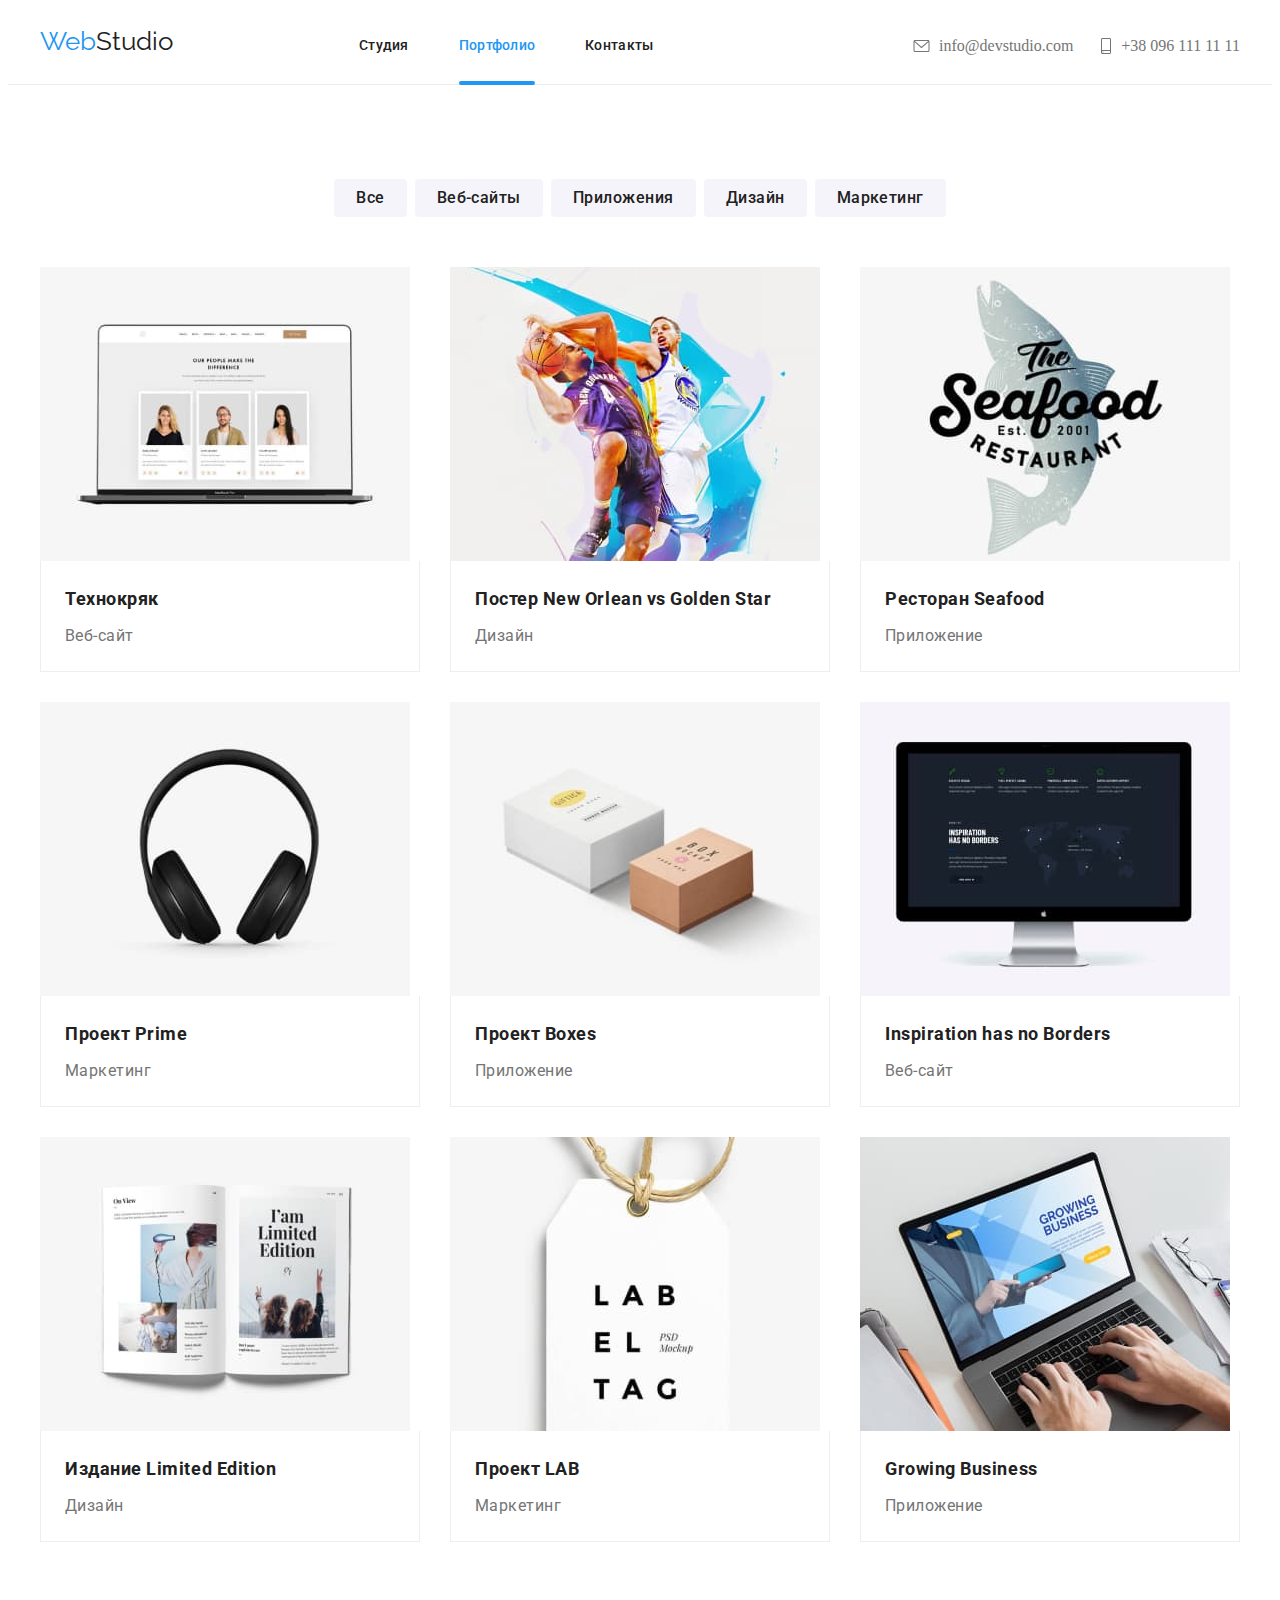
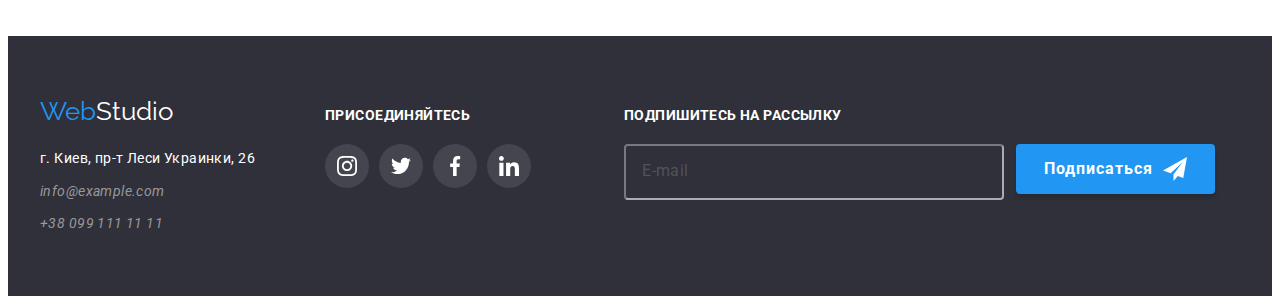
==== portfolio.html @ 9fbc1570 "portfolio" ====
<!DOCTYPE html>
<html lang="ru">

<head>
    <meta charset="UTF-8">
    <meta http-equiv="X-UA-Compatible" content="IE=edge">
    <meta name="viewport" content="width=device-width, initial-scale=1.0">
    <title>Homework</title>

    <link rel="stylesheet" href="./css/main.min.css">

    <link rel="stylesheet" href="https://cdnjs.cloudflare.com/ajax/libs/modern-normalize/1.0.0/modern-normalize.min.css"
        integrity="sha512-ISS7cAi1PEhQ8jnbJpJZMd29NlhNj4AWYyLOSp2CE/CsHxTCu+r+t0D2yoJudVrd0/8fTVPUVDzY5Tvli75u/g=="
        crossorigin="anonymous" />
    
    <link
        href="https://fonts.googleapis.com/css2?family=Raleway:wght@700&family=Roboto:wght@400;500;700;900&display=swap"
        rel="stylesheet">
</head>

<body>
    <!--Header-->
    <header class="header">
        <div class="container header__container">
            <div class="header__mobile-container">
                <a href="./index.html" lang="en" class="logo link">
                    <span class="logo--color">Web</span>Studio
                </a>
    
                <button type="button" class="menu-button is-open" data-menu-button  aria-expanded="false" aria-controls="menu-container">
                    <svg class="icon" aria-label="Menu" width="24" height="16">
                        <use class="icon-cross" href="./images/icons.svg#cross"></use>
                        <use class="icon-menu" href="./images/icons.svg#menu"></use>
                    </svg>
                </button>
            </div>
            <div class="menu-container is-open" id="menu-container" data-menu>
                <nav>
                    <ul class="site-nav list">
                        <li class="item site-nav__item"><a href="./index.html"
                                class="link site-nav__link">Студия</a></li>
                        <li class="item site-nav__item"><a href="#" class="link site-nav__link site-nav__link--active">Портфолио</a>
                        </li>
                        <li class="item site-nav__item"><a href="#" class="link site-nav__link">Контакты</a></li>
                    </ul>
                </nav>
    
                <ul class="auth-nav list">
                    <li class="item auth-nav__item auth-nav__item--mail">
                        <a class="link auth-nav__link auth-nav__link--mail" href="mailto:info@devstudio.com">
                            <svg class="icon auth-nav__icon" width="21" height="16">
                                <use href="./images/icons.svg#envelope"></use>
                            </svg>
                            info@devstudio.com</a>
                    </li>
                    <li class="item auth-nav__item auth-nav__item--tel">
                        <a class="link auth-nav__link auth-nav__link--tel" href="tel:+380961111111">
                            <svg class="icon auth-nav__icon" width="16" height="20">
                                <use href="./images/icons.svg#smartphone"></use>
                            </svg>+38 096 111 11 11</a>
                    </li>
                </ul>
                <ul class="list header-social">
                    <li class="item header-social__item">
                        <a class="link header-social__link" href="#">Instagram</a>
                        <span class="header-social__divider">|</span>
                    </li>
                    <li class="item header-social__item">
                        <a class="link header-social__link" href="#">Twitter</a>
                        <span class="header-social__divider">|</span>
                    </li>
                    <li class="item header-social__item">
                        <a class="link header-social__link" href="#">Facebook</a>
                        <span class="header-social__divider">|</span>
                    </li>
                    <li class="item header-social__item">
                        <a class="link header-social__link" href="#">Linkkedln</a>
                    </li>
    
                </ul>
    
            </div>
        </div>
    </header>

    <main class="portfolio section">
        <div class="container">
            <div class="filters">
                <button type="button" class="filters__button">Все</button>
                <button type="button" class="filters__button">Веб-сайты</button>
                <button type="button" class="filters__button">Приложения</button>
                <button type="button" class="filters__button">Дизайн</button>
                <button type="button" class="filters__button">Маркетинг</button>
            </div>
            <ul class="portfolio-set list">
                <li class="item portfolio-set__item">                    
                    <a href="#" class="link portfolio-set__link">
                        <div class="portfolio-set__overflow">
                        <div class="portfolio-set__thumb"> 
                            <img src="./images/portfolioimages/img1-techno.jpg" alt="picture of people on a laptop screen" width="370">
                            <div class="description">
                                <p class="description__text">Технокряк это современная площадка распространения коронавируса. Компании используют эту платформу для цифрового
                                шпионажа и атак на защищённые сервера конкурентов.Технокряк это современная площадка распространения коронавируса.Технокряк это современная площадка распространения коронавируса.</p>
                            </div>
                        </div>
                        </div>
                        <div class="portfolio-set__content">
                            <h3 class="portfolio-set__title">Технокряк</h3>
                            <p class="portfolio-set__text">Веб-сайт</p>
                        </div>
                    </a>
                </li>
                <li class="item portfolio-set__item">
                    <a href="#" class="link portfolio-set__link">
                        <div class="portfolio-set__overflow">
                            <div class="portfolio-set__thumb">
                                <img src="./images/portfolioimages/img2-neworlean.jpg" alt="picture of basketball players on a poster" width="370">
                                <div class="description">
                                    <p class="description__text">Технокряк это современная площадка распространения коронавируса. Компании используют эту платформу для цифрового
                                    шпионажа и атак на защищённые сервера конкурентов.</p>
                                </div>
                            </div>
                        </div>
                        <div class="portfolio-set__content">
                            <h3 class="portfolio-set__title">Постер New Orlean vs Golden Star</h3>
                            <p class="portfolio-set__text">Дизайн</p>
                        </div>
                    </a>
                </li>
                <li class="item portfolio-set__item">
                    <a href="#" class="link portfolio-set__link">
                        <div class="portfolio-set__overflow">
                            <div class="portfolio-set__thumb">
                                <img src="./images/portfolioimages/img3-seafood.jpg" alt="picture of a seafood restaurant logo" width="370">
                                <div class="description">
                                    <p class="description__text">Технокряк это современная площадка распространения коронавируса. Компании используют эту платформу для цифрового
                                    шпионажа и атак на защищённые сервера конкурентов.</p>
                                </div>
                            </div>
                        </div>
                        <div class="portfolio-set__content">
                            <h3 class="portfolio-set__title">Ресторан Seafood</h3>
                            <p class="portfolio-set__text">Приложение</p>
                        </div>
                    </a>
                </li>
                <li class="item portfolio-set__item">
                    <a href="#" class="link portfolio-set__link">
                        <div class="portfolio-set__overflow">
                            <div class="portfolio-set__thumb">
                                <img src="./images/portfolioimages/img4-earphones.jpg" alt="picture of earphones" width="370">
                                <div class="description">
                                    <p class="description__text">Технокряк это современная площадка распространения коронавируса. Компании используют эту платформу для цифрового
                                    шпионажа и атак на защищённые сервера конкурентов.</p>
                                </div>
                            </div>
                        </div>
                        <div class="portfolio-set__content">
                            <h3 class="portfolio-set__title">Проект Prime</h3>
                            <p class="portfolio-set__text">Маркетинг</p>
                        </div>
                    </a>
                </li>
                <li class="item portfolio-set__item">
                    <a href="#" class="link portfolio-set__link">
                        <div class="portfolio-set__overflow">
                            <div class="portfolio-set__thumb">
                                <img src="./images/portfolioimages/img5-boxes.jpg" alt="picture of boxes" width="370">
                                <div class="description">
                                    <p class="description__text">Технокряк это современная площадка распространения коронавируса. Компании используют эту платформу для цифрового
                                    шпионажа и атак на защищённые сервера конкурентов.</p>
                                </div>
                            </div>
                        </div>
                        <div class="portfolio-set__content">
                            <h3 class="portfolio-set__title">Проект Boxes</h3>
                            <p class="portfolio-set__text">Приложение</p>
                        </div>
                    </a>
                </li>
                <li class="item portfolio-set__item">
                    <a href="#" class="link portfolio-set__link">
                        <div class="portfolio-set__overflow">
                            <div class="portfolio-set__thumb">
                                <img src="./images/portfolioimages/img6-monitor.jpg" alt="picture of Imac" width="370">
                                <div class="description">
                                    <p class="description__text">Технокряк это современная площадка распространения коронавируса. Компании используют эту платформу для цифрового
                                    шпионажа и атак на защищённые сервера конкурентов.</p>
                                </div>
                            </div>
                        </div>
                        <div class="portfolio-set__content">
                            <h3 class="portfolio-set__title">Inspiration has no Borders</h3>
                            <p class="portfolio-set__text">Веб-сайт</p>
                        </div>
                    </a>
                </li>
                <li class="item portfolio-set__item">
                    <a href="#" class="link portfolio-set__link">
                        <div class="portfolio-set__overflow">
                            <div class="portfolio-set__thumb">
                                <img src="./images/portfolioimages/img7-magazine.jpg" alt="picture of an open book" width="370">
                                <div class="description">
                                    <p class="description__text">Технокряк это современная площадка распространения коронавируса. Компании используют эту платформу для цифрового
                                    шпионажа и атак на защищённые сервера конкурентов.</p>
                                </div>
                            </div>
                        </div>
                        <div class="portfolio-set__content">
                            <h3 class="portfolio-set__title">Издание Limited Edition</h3>
                            <p class="portfolio-set__text">Дизайн</p>
                        </div>
                    </a>
                </li>
                <li class="item portfolio-set__item">
                    <a href="#" class="link portfolio-set__link">
                        <div class="portfolio-set__overflow">
                            <div class="portfolio-set__thumb">
                                <img src="./images/portfolioimages/img8-tag.jpg" alt="picture of a tag" width="370">
                                <div class="description">
                                    <p class="description__text">Технокряк это современная площадка распространения коронавируса. Компании используют эту платформу для цифрового
                                    шпионажа и атак на защищённые сервера конкурентов.</p>
                                </div>
                            </div>
                        </div>
                        <div class="portfolio-set__content">
                            <h3 class="portfolio-set__title">Проект LAB</h3>
                            <p class="portfolio-set__text">Маркетинг</p>
                        </div>
                    </a>
                </li>
                <li class="item portfolio-set__item">
                    <a href="#" class="link portfolio-set__link">
                        <div class="portfolio-set__overflow">
                            <div class="portfolio-set__thumb">
                                <img src="./images/portfolioimages/img9-laptop.jpg" alt="picture of a laptop" width="370">
                                <div class="description">
                                    <p class="description__text">Технокряк это современная площадка распространения коронавируса. Компании используют эту платформу для цифрового
                                    шпионажа и атак на защищённые сервера конкурентов.</p>
                                </div>
                            </div>
                        </div>
                        <div class="portfolio-set__content">
                            <h3 class="portfolio-set__title">Growing Business</h3>
                            <p class="portfolio-set__text">Приложение</p>
                        </div>
                    </a>
                </li>
            </ul>
        </div>
    </main>
    <!--Footer-->
    <footer class="footer">
        <div class="container footer__container">
            <div class="footer__case">
                <div>
                    <a href="./index.html" lang="en" class="logo logo--footer link"><span
                            class="logo--color">Web</span>Studio</a>
                    <address class="address">
                        <ul class="address__list list">
                            <li class="address__item">
                                <a class="address__link link"
                                    href="https://www.google.com/maps/d/embed?mid=10uSM3H-mIU3GznYo2szRIEphczw"
                                    target="_blank" rel="noopener noreferrer">г. Киев, пр-т Леси Украинки, 26</a>
                            </li>
                            <li class="address__item">
                                <a class="address__contact link" href="mailto:iinfo@example.com">info@example.com</a>
                            </li>
                            <li class="address__item">
                                <a class="address__contact link" href="tel:+380991111111">+38 099 111 11 11</a>
                            </li>
                        </ul>
                    </address>
                </div>
                <div class="footer__join">
                    <h3 class="footer__title">Присоединяйтесь</h3>
                    <ul class="list social-list">
                        <li class="item social-list__item social-list__item--footer"><a class="link social-list__link"
                                href="#">
                                <svg class="icon social-list__icon--footer" width="20" height="20">
                                    <use href="./images/icons.svg#instagram"></use>
                                </svg>
                            </a></li>
                        <li class="item social-list__item social-list__item--footer"><a class="link social-list__link"
                                href="#">
                                <svg class="icon social-list__icon--footer" width="20" height="20">
                                    <use href="./images/icons.svg#twitter"></use>
                                </svg>
                            </a></li>
                        <li class="item social-list__item social-list__item--footer"><a class="link social-list__link"
                                href="#">
                                <svg class="icon social-list__icon--footer" width="20" height="20">
                                    <use href="./images/icons.svg#facebook"></use>
                                </svg>
                            </a></li>
                        <li class="item social-list__item social-list__item--footer"><a class="link social-list__link"
                                href="#">
                                <svg class="icon social-list__icon--footer" width="20" height="20">
                                    <use href="./images/icons.svg#linkedin"></use>
                                </svg>
                            </a></li>
    
                    </ul>
                </div>
            </div>
            <div class="footer__signin">
                <h3 class="footer__title">Подпишитесь на рассылку</h3>
                <form class="footer__form">
                    <input class="footer__mail-input" type="email" name="mail" placeholder="E-mail">
                    <button class="footer__button" type="submit">Подписаться
                        <svg class="icon button__icon" width="24" height="24">
                            <use href="./images/icons.svg#plane"></use>
                        </svg>
                    </button>
                </form>
            </div>
        </div>
    </footer>
    

    <script src="./js/menu.js"></script>
    </body>
    
    </html>
---- css/main.min.css ----
body{color:#757575;background-color:#fff}h1,h2,h3,h4,h5,h6,p{margin-top:0;margin-bottom:0}.list{list-style:none;margin:0;padding:0}.link{text-decoration:none}img{display:block;max-width:100%;height:auto}.title{color:#212121;font-family:"Roboto",sans serif;letter-spacing:0.03;text-align:center}@media screen and (max-width: 1199px){.title{margin-bottom:30px;font-size:28px;line-height:1.17}}@media screen and (min-width: 1200px){.title{margin-bottom:50px;font-size:36px;line-height:1.16}}.container{padding-left:15px;padding-right:15px;margin:0 auto}@media screen and (min-width: 480px){.container{width:480px}}@media screen and (min-width: 768px){.container{width:768px}}@media screen and (min-width: 1200px){.container{width:1200px}}@media screen and (max-width: 1199px){.section{padding-top:60px;padding-bottom:60px}}@media screen and (min-width: 1200px){.section{padding-top:94px;padding-bottom:94px}}.hero__button,.footer__button,.button__send{font-family:"Roboto",sans serif;font-weight:700;font-size:16px;line-height:1.87;letter-spacing:0.06em;color:#fff;background-color:#2196f3;border-radius:4px;border:0;cursor:pointer}.header{border-bottom:1px solid #ececec;position:relative}@media screen and (max-width: 767px){.header__container{padding-top:16px;padding-bottom:16px}}@media screen and (min-width: 768px){.header__container{display:-webkit-box;display:-ms-flexbox;display:flex;-webkit-box-align:baseline;-ms-flex-align:baseline;align-items:baseline}}@media screen and (max-width: 767px){.header__mobile-container{display:-webkit-box;display:-ms-flexbox;display:flex;-webkit-box-align:center;-ms-flex-align:center;align-items:center;-webkit-box-pack:justify;-ms-flex-pack:justify;justify-content:space-between}}.logo{font-family:Raleway, sans-serif;font-size:26px;line-height:1.2;color:#212121}.logo--color{color:#2196f3}.menu-button{display:-webkit-inline-box;display:-ms-inline-flexbox;display:inline-flex;margin:0;padding:0;border:none;background-color:transparent;z-index:998}.menu-button .icon-cross{display:none}.menu-button.is-open .icon-cross{display:block}.menu-button .icon-menu{display:block}.menu-button.is-open .icon-menu{display:none}@media screen and (min-width: 768px){.menu-button{display:none}}.menu-container{background-color:#fff}.menu-container.is-open{display:-webkit-box;display:-ms-flexbox;display:flex}@media screen and (max-width: 767px){.menu-container.is-open{-webkit-box-orient:vertical;-webkit-box-direction:normal;-ms-flex-direction:column;flex-direction:column}}@media screen and (max-width: 767px){.menu-container{display:none;position:absolute;top:0;left:0;width:100%;height:100vh;padding:48px 40px}}@media screen and (min-width: 768px){.menu-container{width:100%;display:-webkit-box;display:-ms-flexbox;display:flex;-webkit-box-align:center;-ms-flex-align:center;align-items:center;margin-left:88px}}@media screen and (min-width: 1200px){.menu-container{margin-left:93px}}.site-nav__link{color:#212121;font-weight:500}.site-nav__link:hover,.site-nav__link:focus{color:#2196f3}@media screen and (max-width: 767px){.site-nav__link{display:block;font-family:"Roboto",sans serif;font-size:40px;line-height:1.17;letter-spacing:.02em}.site-nav__item:not(:last-child){padding-bottom:32px}}@media screen and (min-width: 768px){.site-nav{display:-webkit-box;display:-ms-flexbox;display:flex}.site-nav__link{display:block;padding-top:30px;padding-bottom:30px;font-family:"Roboto",sans serif;font-size:14px;line-height:1.14;letter-spacing:.02em;-webkit-transition:color 250ms cubic-bezier(0.4, 0, 0.2, 1);transition:color 250ms cubic-bezier(0.4, 0, 0.2, 1)}.site-nav__link--active{color:#2196f3}.site-nav__link--active::after{position:absolute;left:0;bottom:-1px;content:"";display:block;width:100%;height:4px;background-color:#2196f3;border-radius:2px}.site-nav__item{position:relative}.site-nav__item:not(:last-child){margin-right:50px}}@media screen and (min-width: 1200px){.site-nav{display:-webkit-box;display:-ms-flexbox;display:flex;margin-left:93px}}.auth-nav__link{font-weight:500;color:#757575;display:-webkit-box;display:-ms-flexbox;display:flex;-webkit-box-align:center;-ms-flex-align:center;align-items:center;-webkit-transition:color 250ms cubic-bezier(0.4, 0, 0.2, 1);transition:color 250ms cubic-bezier(0.4, 0, 0.2, 1)}.auth-nav__icon{margin-right:7px;fill:currentColor}@media screen and (max-width: 767px){.auth-nav__icon{display:none}}.auth-nav__link:hover,.auth-nav__link:focus{color:#2196f3;fill:#2196f3}@media screen and (max-width: 767px){.auth-nav{margin-top:auto}.auth-nav__link{font-family:"Roboto",sans serif;font-size:34px;line-height:1.17;letter-spacing:.02em}.auth-nav__item:not(:last-child){padding-bottom:32px}}@media screen and (min-width: 768px){.auth-nav{margin-left:auto}}@media screen and (min-width: 1200px){.auth-nav{display:-webkit-box;display:-ms-flexbox;display:flex;-webkit-box-align:center;-ms-flex-align:center;align-items:center}.auth-nav__item{display:-webkit-box;display:-ms-flexbox;display:flex}.auth-nav__item:not(:last-child){margin-right:25px}}@media screen and (max-width: 767px){.auth-nav__link--mail{font-size:25px}}@media screen and (min-width: 767px){.auth-nav__link--mail{margin-bottom:10px}}@media screen and (min-width: 1200px){.auth-nav__link--mail{margin-bottom:0}}@media screen and (max-width: 767px){.auth-nav__link--tel{color:#2196f3}}.header-social{display:-webkit-box;display:-ms-flexbox;display:flex;margin-top:64px}.header-social__link{color:#2196f3;font-family:"Roboto",sans serif;font-size:18px;line-height:1.22;letter-spacing:.02em;font-weight:500}.header-social__divider{margin:0 10px}@media screen and (min-width: 767px){.header-social{display:none}}.hero{text-align:center}.hero__overlay{padding:200px 0;margin-left:auto;margin-right:auto;background-image:-webkit-gradient(linear, left top, left bottom, from(rgba(47,48,58,0.4)), to(rgba(47,48,58,0.4))),url(../images/studioimages/heroimage.jpg);background-image:linear-gradient(rgba(47,48,58,0.4), rgba(47,48,58,0.4)),url(../images/studioimages/heroimage.jpg);background-position:center;background-size:cover}.hero__title{margin-bottom:30px;color:#fff;font-family:"Roboto",sans serif;font-size:44px;line-height:1.4;letter-spacing:.06em;font-weight:900;text-align:center;text-transform:uppercase}.hero__button{padding:10px 32px;-webkit-transition:background-color 250ms cubic-bezier(0.4, 0, 0.2, 1);transition:background-color 250ms cubic-bezier(0.4, 0, 0.2, 1)}.hero__button:hover,.hero__button:focus{background-color:#188ce8}@media screen and (max-width: 767px){.hero__overlay{max-width:480px}}@media screen and (max-width: 767px) and (max-width: 1199px){.hero{max-width:768px}}@media screen and (max-width: 767px) and (min-width: 1200px){.hero__overlay{max-width:1600px}}.features__title{margin-bottom:10px;color:#212121;font-family:"Roboto",sans serif;font-size:14px;line-height:1.14;letter-spacing:.03em;text-transform:uppercase}.features__text{font-family:"Roboto",sans serif;font-size:14px;line-height:1.7;letter-spacing:.03em}.features__thumb{display:-webkit-box;display:-ms-flexbox;display:flex;-webkit-box-align:center;-ms-flex-align:center;align-items:center;-webkit-box-pack:center;-ms-flex-pack:center;justify-content:center;margin-bottom:30px;height:120px;width:100%;background-color:#f5f4fa}@media screen and (max-width: 767px){.features__thumb{margin-top:30px}}@media screen and (max-width: 767px){.features__list .features__item:first-child .features__thumb{margin-top:0}}.features__icon{width:70px;height:70px;display:block}@media screen and (min-width: 768px){.features__list{display:-webkit-box;display:-ms-flexbox;display:flex}}@media screen and (min-width: 768px) and (max-width: 1139px){.features__list{-ms-flex-wrap:wrap;flex-wrap:wrap}}@media screen and (min-width: 768px){.features__list{margin:-15px}}@media screen and (min-width: 768px){.features__item{margin:15px;-ms-flex-preferred-size:calc((100% - 4 * 15px) / 2);flex-basis:calc((100% - 4 * 15px) / 2)}}@media screen and (min-width: 1200px){.features__item{-ms-flex-preferred-size:calc((100% - 90px) / 4);flex-basis:calc((100% - 90px) / 4)}}@media screen and (min-width: 1200px){.features{padding-top:94px;padding-bottom:47px}}@media screen and (max-width: 1199px){.direction{display:none}}@media screen and (min-width: 1200px){.direction{padding-top:47px;padding-bottom:94px}}.direction__title{margin-bottom:50px}.direction__titles{color:#fff;font-family:"Roboto",sans serif;font-size:14px;line-height:1.14;letter-spacing:.03em;text-align:center;text-transform:uppercase}.direction__label{position:absolute;padding:27px;height:70px;width:100%;bottom:0;left:0;background-color:rgba(47,48,58,0.8)}.direction__list{display:-webkit-box;display:-ms-flexbox;display:flex;-ms-flex-preferred-size:calc((100%-90px) / 3);flex-basis:calc((100%-90px) / 3);margin-right:-30px;margin-bottom:-30px}.direction__item{position:relative;margin-right:30px;margin-bottom:30px}.team{background-color:#f5f4fa}.team__item{background-color:#fff;-webkit-box-shadow:0px 1px 3px rgba(0,0,0,0.12),0px 1px 1px rgba(0,0,0,0.14),0px 2px 1px rgba(0,0,0,0.2);box-shadow:0px 1px 3px rgba(0,0,0,0.12),0px 1px 1px rgba(0,0,0,0.14),0px 2px 1px rgba(0,0,0,0.2);border-radius:0px 0px 4px 4px}@media screen and (min-width: 768px) and (max-width: 1199px){.team__item{-ms-flex-preferred-size:calc((100% - 4 * 15px) / 2);flex-basis:calc((100% - 4 * 15px) / 2)}}@media screen and (min-width: 768px){.team__item{margin:15px}}@media screen and (min-width: 1200px){.team__item{-ms-flex-preferred-size:calc((100% - 8 * 15px) / 4);flex-basis:calc((100% - 8 * 15px) / 4)}}@media screen and (max-width: 767px){.team__item:not(:last-child){margin-bottom:30px}}.team__title{margin-bottom:10px;color:#212121;font-family:"Roboto",sans serif;font-size:16px;line-height:1.18;letter-spacing:.03em;font-weight:500;text-align:center}.team__text{margin-bottom:16px;font-family:"Roboto",sans serif;font-size:16px;line-height:1.18;letter-spacing:.03em;text-align:center}.team__element{padding-top:30px}@media screen and (max-width: 1199px){.team__element{padding-bottom:24px}}@media screen and (min-width: 1200px){.team__element{padding-bottom:30px}}@media screen and (min-width: 768px){.team__list{display:-webkit-box;display:-ms-flexbox;display:flex}}@media screen and (min-width: 768px) and (max-width: 1199px){.team__list{-ms-flex-wrap:wrap;flex-wrap:wrap;margin:-15px}}@media screen and (min-width: 1200px){.team__list{margin:-15px}}.social-list{display:-webkit-box;display:-ms-flexbox;display:flex;-webkit-box-pack:center;-ms-flex-pack:center;justify-content:center}.social-list__link{display:-webkit-box;display:-ms-flexbox;display:flex;-webkit-box-align:center;-ms-flex-align:center;align-items:center;-webkit-box-pack:center;-ms-flex-pack:center;justify-content:center;height:44px;width:44px;fill:#afb1b8;border-radius:50px;-webkit-transition:fill 250ms cubic-bezier(0.4, 0, 0.2, 1),background-color 250ms cubic-bezier(0.4, 0, 0.2, 1);transition:fill 250ms cubic-bezier(0.4, 0, 0.2, 1),background-color 250ms cubic-bezier(0.4, 0, 0.2, 1)}.social-list__link:hover,.social-list__link:focus{background-color:#2196f3;fill:#fff}.social-list__icon:hover,.social-list__icon:focus{fill:#fff}.social-list__item:not(:last-child){margin-right:10px}.client__list{display:-webkit-box;display:-ms-flexbox;display:flex;-webkit-box-pack:center;-ms-flex-pack:center;justify-content:center;margin:-15px}@media screen and (max-width: 1199px){.client__list{-ms-flex-wrap:wrap;flex-wrap:wrap}}.client__link{display:-webkit-box;display:-ms-flexbox;display:flex;margin:15px;-webkit-box-align:center;-ms-flex-align:center;align-items:center;-webkit-box-pack:center;-ms-flex-pack:center;justify-content:center;height:92px;border:1px solid #afb1b8;border-radius:4px;-webkit-transition:fill 250ms cubic-bezier(0.4, 0, 0.2, 1);transition:fill 250ms cubic-bezier(0.4, 0, 0.2, 1);-webkit-transition:border 250ms cubic-bezier(0.4, 0, 0.2, 1);transition:border 250ms cubic-bezier(0.4, 0, 0.2, 1)}@media screen and (max-width: 767px){.client__link{width:210px}}@media screen and (min-width: 768px) and (max-width: 1199px){.client__link{width:226px}}@media screen and (min-width: 1200px){.client__link{width:170px}}.client__icon{fill:#afb1b8}.client__link:hover,.client__link:focus{border:1px solid #2196f3}.client__link:hover .client__icon,.client__link:focus .client__icon{fill:#2196f3}.footer{background-color:#2f303a}@media screen and (max-width: 767px){.footer{text-align:center}}.footer__container{padding-top:60px;padding-bottom:60px}@media screen and (min-width: 1200px){.footer__container{display:-webkit-box;display:-ms-flexbox;display:flex;-webkit-box-align:baseline;-ms-flex-align:baseline;align-items:baseline}}.logo--footer{color:#fff}.address__link{display:inline-block;font-style:normal;margin-top:20px;color:#fff;font-family:"Roboto",sans serif;font-size:14px;line-height:1.7;letter-spacing:.03em}.address__contact{color:#999;font-family:"Roboto",sans serif;font-size:14px;line-height:1.7;letter-spacing:.03em;-webkit-transition:color 250ms cubic-bezier(0.4, 0, 0.2, 1);transition:color 250ms cubic-bezier(0.4, 0, 0.2, 1)}.address__contact:hover,.address__contact:focus{color:#2196f3}@media screen and (max-width: 1199px){.address__item:not(:last-child){margin-bottom:8px}}@media screen and (min-width: 1200px){.address__item:not(:last-child){margin-bottom:9px}}.footer__title{margin-bottom:20px;color:#fff;font-family:"Roboto",sans serif;font-size:14px;line-height:1.14;letter-spacing:.03em;text-transform:uppercase}@media screen and (max-width: 1199px){.footer__title{margin-top:60px;text-align:center}}@media screen and (min-width: 768px){.footer__case{display:-webkit-box;display:-ms-flexbox;display:flex;-webkit-box-align:baseline;-ms-flex-align:baseline;align-items:baseline;-webkit-box-pack:center;-ms-flex-pack:center;justify-content:center}}@media screen and (min-width: 768px) and (max-width: 1199px){.footer__join{margin-left:165px}}@media screen and (min-width: 1200px){.footer__join{margin-left:70px}}@media screen and (min-width: 1200px){.footer__signin{margin-left:93px}}@media screen and (min-width: 1200px){.footer__form{display:-webkit-box;display:-ms-flexbox;display:flex}}.social-list__item--footer{background-color:rgba(255,255,255,0.1);border-radius:50px}.social-list__icon--footer{fill:#fff}.footer__mail-input{padding-left:16px;min-width:358px;height:50px;background-color:#2f303a;border-color:rgba(255,255,255,0.6);border-radius:4px;color:rgba(255,255,255,0.6)}@media screen and (max-width: 1199px){.footer__mail-input{margin-bottom:20px}}@media screen and (min-width: 768px) and (max-width: 1200px){.footer__mail-input{display:block;margin-left:auto;margin-right:auto}}@media screen and (min-width: 1200px){.footer__mail-input{margin-right:12px}}.footer__mail-input:focus{border:1px solid #ffffff 30%}.footer__mail-input::-webkit-input-placeholder{font-family:"Roboto",sans serif;font-size:16px;line-height:1.25;letter-spacing:.03em;color:rgba(117,117,117,0.5)}.footer__mail-input:-ms-input-placeholder{font-family:"Roboto",sans serif;font-size:16px;line-height:1.25;letter-spacing:.03em;color:rgba(117,117,117,0.5)}.footer__mail-input::-ms-input-placeholder{font-family:"Roboto",sans serif;font-size:16px;line-height:1.25;letter-spacing:.03em;color:rgba(117,117,117,0.5)}.footer__mail-input::placeholder{font-family:"Roboto",sans serif;font-size:16px;line-height:1.25;letter-spacing:.03em;color:rgba(117,117,117,0.5)}.footer__button{display:-webkit-inline-box;display:-ms-inline-flexbox;display:inline-flex;-webkit-box-align:center;-ms-flex-align:center;align-items:center;height:50px;padding:10px 28px;-webkit-box-shadow:0px 4px 4px rgba(0,0,0,0.15);box-shadow:0px 4px 4px rgba(0,0,0,0.15)}@media screen and (min-width: 768px) and (max-width: 1200px){.footer__button{display:block;margin-left:auto;margin-right:auto}}.button__icon{margin-left:10px}@media screen and (min-width: 768px){.filters{display:-webkit-box;display:-ms-flexbox;display:flex;-webkit-box-pack:center;-ms-flex-pack:center;justify-content:center}}@media screen and (max-width: 767px){.filters{margin-bottom:15px}}@media screen and (min-width: 768px) and (max-width: 1199px){.filters{margin-bottom:30px}}@media screen and (min-width: 1200px){.filters{margin-bottom:50px}}.filters__button{padding:6px 22px;cursor:pointer;color:#212121;background-color:#f5f4fa;font-family:"Roboto",sans serif;font-size:16px;line-height:1.62;letter-spacing:.03em;font-weight:500;border-radius:4px;border:0;-webkit-transition:color 250ms cubic-bezier(0.4, 0, 0.2, 1),background-color 250ms cubic-bezier(0.4, 0, 0.2, 1),-webkit-box-shadow 250ms cubic-bezier(0.4, 0, 0.2, 1);transition:color 250ms cubic-bezier(0.4, 0, 0.2, 1),background-color 250ms cubic-bezier(0.4, 0, 0.2, 1),-webkit-box-shadow 250ms cubic-bezier(0.4, 0, 0.2, 1);transition:color 250ms cubic-bezier(0.4, 0, 0.2, 1),background-color 250ms cubic-bezier(0.4, 0, 0.2, 1),box-shadow 250ms cubic-bezier(0.4, 0, 0.2, 1);transition:color 250ms cubic-bezier(0.4, 0, 0.2, 1),background-color 250ms cubic-bezier(0.4, 0, 0.2, 1),box-shadow 250ms cubic-bezier(0.4, 0, 0.2, 1),-webkit-box-shadow 250ms cubic-bezier(0.4, 0, 0.2, 1)}.filters__button:not(:last-child){margin-right:8px}@media screen and (max-width: 767px){.filters__button{margin-bottom:15px}}.filters__button:hover,.filters__button:focus{color:#fff;background-color:#2196f3;-webkit-box-shadow:0px 3px 1px rgba(0,0,0,0.1),0px 1px 2px rgba(0,0,0,0.08),0px 2px 2px rgba(0,0,0,0.12);box-shadow:0px 3px 1px rgba(0,0,0,0.1),0px 1px 2px rgba(0,0,0,0.08),0px 2px 2px rgba(0,0,0,0.12)}@media screen and (min-width: 768px){.portfolio-set{display:-webkit-box;display:-ms-flexbox;display:flex;-ms-flex-wrap:wrap;flex-wrap:wrap;margin:-15px}}.portfolio-set__title{margin-bottom:4px;color:#212121;font-family:"Roboto",sans serif;font-size:18px;line-height:2;letter-spacing:.03em}.portfolio-set__item{background-color:#fff}@media screen and (min-width: 768px){.portfolio-set__item{margin:15px}}@media screen and (min-width: 768px) and (max-width: 1199px){.portfolio-set__item{-ms-flex-preferred-size:calc((100% - 4 * 15px) / 2);flex-basis:calc((100% - 4 * 15px) / 2)}}@media screen and (min-width: 1200px){.portfolio-set__item{-ms-flex-preferred-size:calc((100% - 6 * 15px) / 3);flex-basis:calc((100% - 6 * 15px) / 3)}}@media screen and (max-width: 767px){.portfolio-set__item:not(:last-child){margin-bottom:30px}}.portfolio-set__text{color:#757575;font-family:"Roboto",sans serif;font-size:16px;line-height:1.87;letter-spacing:.03em}.portfolio-set__content{padding:20px 24px;border:1px solid #eee;border-top:0}.portfolio-set__thumb{position:relative}.portfolio-set__overflow{overflow:hidden}.portfolio-set__link{display:block}.portfolio-set__link:hover,.portfolio-set__link:focus{-webkit-box-shadow:0px 1px 1px rgba(0,0,0,0.12),0px 4px 4px rgba(0,0,0,0.06),1px 4px 6px rgba(27,27,27,0.16);box-shadow:0px 1px 1px rgba(0,0,0,0.12),0px 4px 4px rgba(0,0,0,0.06),1px 4px 6px rgba(27,27,27,0.16)}.description{position:absolute;width:100%;height:100%;top:0;left:0;padding:63px 24px;overflow:auto;background-color:rgba(33,150,243,0.9);-webkit-transform:translateY(100%);transform:translateY(100%);-webkit-transition:-webkit-transform 250ms cubic-bezier(0.4, 0, 0.2, 1);transition:-webkit-transform 250ms cubic-bezier(0.4, 0, 0.2, 1);transition:transform 250ms cubic-bezier(0.4, 0, 0.2, 1);transition:transform 250ms cubic-bezier(0.4, 0, 0.2, 1), -webkit-transform 250ms cubic-bezier(0.4, 0, 0.2, 1)}.description__text{font-family:"Roboto",sans serif;font-size:18px;line-height:1.56;letter-spacing:.03em;color:#fff}.portfolio-set__link:hover .description{-webkit-transform:translate(0);transform:translate(0)}.description::-webkit-scrollbar{width:10px}.description::-webkit-scrollbar-track{background:#e5e5e5}.description::-webkit-scrollbar-thumb{background:#afb1b8;border-radius:8px;border:1px solid #e5e5e5}.backdrop{position:fixed;top:0;left:0;width:100%;height:100%;background-color:rgba(0,0,0,0.2);-webkit-transform:translate(0);transform:translate(0);z-index:999;opacity:1;visibility:visible;-webkit-transition:opacity 250ms cubic-bezier(0.4, 0, 0.2, 1),visability 250ms cubic-bezier(0.4, 0, 0.2, 1);transition:opacity 250ms cubic-bezier(0.4, 0, 0.2, 1),visability 250ms cubic-bezier(0.4, 0, 0.2, 1)}@media screen and (max-width: 767px){.backdrop{padding-top:193px}}@media screen and (min-width: 768px){.backdrop{padding-top:208px}}@media screen and (min-width: 1200px){.backdrop{padding-top:221px}}.backdrop--is-hidden{opacity:0;visibility:hidden;pointer-events:none}.backdrop--is-hidden .modal{-webkit-transform:translate(-50%, -50%) scale(0.5);transform:translate(-50%, -50%) scale(0.5);opacity:0}.modal{position:absolute;top:50%;left:50%;padding:40px;background-color:#fff;-webkit-box-shadow:0px 1px 3px rgba(0,0,0,0.12),0px 1px 1px rgba(0,0,0,0.14),0px 2px 1px rgba(0,0,0,0.2);box-shadow:0px 1px 3px rgba(0,0,0,0.12),0px 1px 1px rgba(0,0,0,0.14),0px 2px 1px rgba(0,0,0,0.2);border-radius:4px;-webkit-transform:translate(-50%, -50%) scale(1);transform:translate(-50%, -50%) scale(1);-webkit-transition:-webkit-transform 250ms cubic-bezier(0.4, 0, 0.2, 1);transition:-webkit-transform 250ms cubic-bezier(0.4, 0, 0.2, 1);transition:transform 250ms cubic-bezier(0.4, 0, 0.2, 1);transition:transform 250ms cubic-bezier(0.4, 0, 0.2, 1), -webkit-transform 250ms cubic-bezier(0.4, 0, 0.2, 1)}@media screen and (max-width: 1199px){.modal{min-width:450px;min-height:609px}}@media screen and (min-width: 1200px){.modal{min-width:528px;min-height:581px}}.modal__close-button{display:-webkit-box;display:-ms-flexbox;display:flex;position:absolute;top:8px;right:8px;width:30px;height:30px;border-radius:50%;border-color:rgba(184,118,118,0.1);background-color:transparent;cursor:pointer}.modal__close-icon{margin:auto;-webkit-transition:fill 250ms cubic-bezier(0.4, 0, 0.2, 1);transition:fill 250ms cubic-bezier(0.4, 0, 0.2, 1)}.modal__close-button:hover .modal__close-icon,.modal__close-button:focus .modal__close-icon{fill:#2196f3}.form{margin-left:auto;margin-right:auto}.form__title{margin-bottom:12px;font-family:"Roboto",sans serif;font-size:20px;line-height:1.15;text-align:center;letter-spacing:0.03em;color:#212121}.form__field{position:relative;display:-webkit-box;display:-ms-flexbox;display:flex;-webkit-box-orient:vertical;-webkit-box-direction:normal;-ms-flex-direction:column;flex-direction:column}.form__label{margin-bottom:4px;font-family:"Roboto",sans serif;color:#757575;font-size:12px;line-height:1.17;letter-spacing:0.01em}.form__icon{position:absolute;left:15px;top:35px;fill:#212121;-webkit-transition:fill 250ms cubic-bezier(0.4, 0, 0.2, 1);transition:fill 250ms cubic-bezier(0.4, 0, 0.2, 1)}.form__input:focus+.form__icon{fill:#2196f3}.form__input{padding:15px 14px 15px 42px;margin-bottom:10px;border-radius:4px;border:1px solid rgba(33,33,33,0.2);-webkit-transition:border-color 250ms cubic-bezier(0.4, 0, 0.2, 1),outline-color 250ms cubic-bezier(0.4, 0, 0.2, 1);transition:border-color 250ms cubic-bezier(0.4, 0, 0.2, 1),outline-color 250ms cubic-bezier(0.4, 0, 0.2, 1)}.form__input:focus{border-color:#2196f3;outline-color:#2196f3}.form__comment{padding:12px 16px;resize:none}.form__comment::-webkit-input-placeholder{font-family:"Roboto",sans serif;color:rgba(117,117,117,0.5);font-size:14px;line-height:1.17;letter-spacing:0.01em}.form__comment:-ms-input-placeholder{font-family:"Roboto",sans serif;color:rgba(117,117,117,0.5);font-size:14px;line-height:1.17;letter-spacing:0.01em}.form__comment::-ms-input-placeholder{font-family:"Roboto",sans serif;color:rgba(117,117,117,0.5);font-size:14px;line-height:1.17;letter-spacing:0.01em}.form__comment::placeholder{font-family:"Roboto",sans serif;color:rgba(117,117,117,0.5);font-size:14px;line-height:1.17;letter-spacing:0.01em}.checkbox{position:relative;display:-webkit-box;display:-ms-flexbox;display:flex;-webkit-box-align:center;-ms-flex-align:center;align-items:center;margin-top:10px}.checkbox__input{position:absolute;width:1px;height:1px;margin:-1px;border:0;padding:0;white-space:nowrap;-webkit-clip-path:inset(100%);clip-path:inset(100%);clip:rect(0 0 0 0);overflow:hidden}.checkbox__link{margin-left:5px;color:#2196f3}.checkbox__icon--tick{position:absolute;left:0;opacity:0;margin-right:7px;background-color:#2196f3;fill:#fff;border-radius:4px}.checkbox__input:checked ~ .checkbox__icon--tick{opacity:1}.checkbox__icon{display:inline-block;margin-right:7px;width:16px;height:15px;border:2px solid #000000;border-radius:4px}.checkbox__input:checked ~ .checkbox__icon{opacity:0}.form__button-field{display:-webkit-box;display:-ms-flexbox;display:flex}.button__send{margin-left:auto;margin-right:auto;margin-top:30px;padding:10px 55px;-webkit-box-shadow:0px 1px 3px rgba(0,0,0,0.12),0px 1px 1px rgba(0,0,0,0.14),0px 2px 1px rgba(0,0,0,0.2);box-shadow:0px 1px 3px rgba(0,0,0,0.12),0px 1px 1px rgba(0,0,0,0.14),0px 2px 1px rgba(0,0,0,0.2);-webkit-transition:background-color 250ms cubic-bezier(0.4, 0, 0.2, 1);transition:background-color 250ms cubic-bezier(0.4, 0, 0.2, 1)}.button__send:hover,.button__send:focus{background-color:#188ce8}
/*# sourceMappingURL=main.min.css.map */
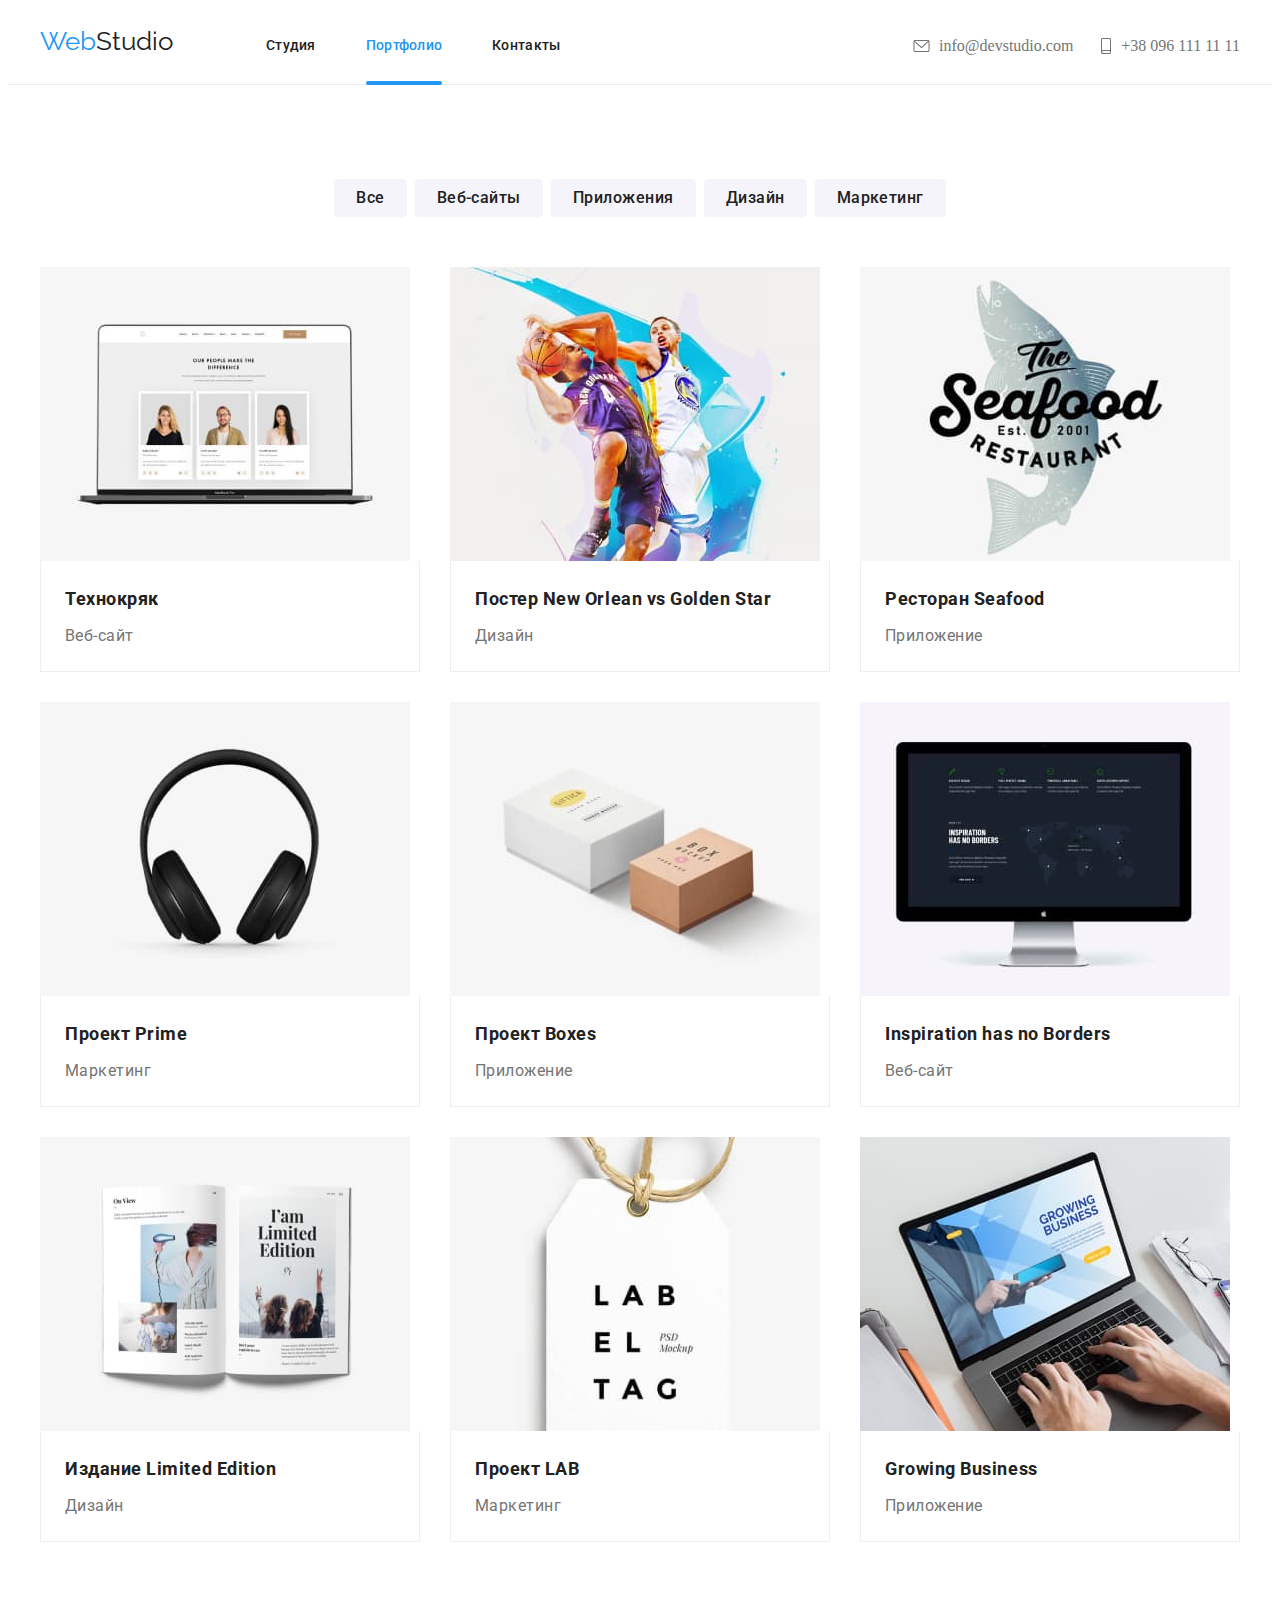
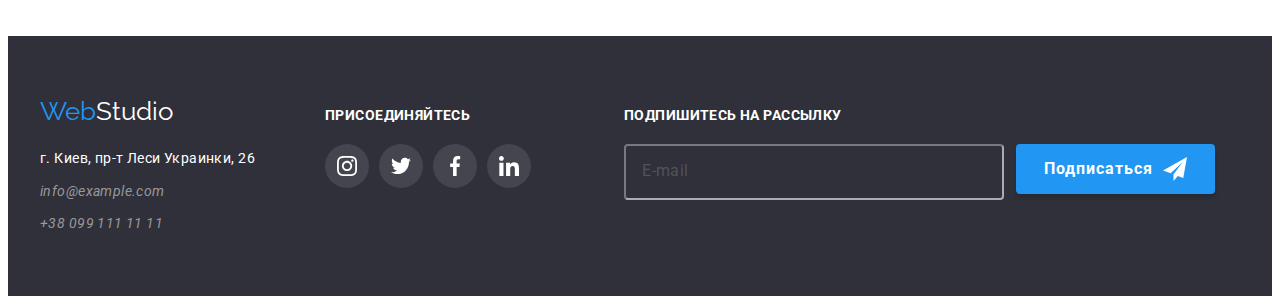
==== commit 46a02a7e: "corrections" ====
--- a/portfolio.html
+++ b/portfolio.html
@@ -27,14 +27,14 @@
                     <span class="logo--color">Web</span>Studio
                 </a>
     
-                <button type="button" class="menu-button is-open" data-menu-button  aria-expanded="false" aria-controls="menu-container">
+                <button type="button" class="menu-button" data-menu-button  aria-expanded="false" aria-controls="menu-container">
                     <svg class="icon" aria-label="Menu" width="24" height="16">
                         <use class="icon-cross" href="./images/icons.svg#cross"></use>
                         <use class="icon-menu" href="./images/icons.svg#menu"></use>
                     </svg>
                 </button>
             </div>
-            <div class="menu-container is-open" id="menu-container" data-menu>
+            <div class="menu-container" id="menu-container" data-menu>
                 <nav>
                     <ul class="site-nav list">
                         <li class="item site-nav__item"><a href="./index.html"
@@ -62,21 +62,18 @@
                 </ul>
                 <ul class="list header-social">
                     <li class="item header-social__item">
-                        <a class="link header-social__link" href="#">Instagram</a>
-                        <span class="header-social__divider">|</span>
+                        <a class="link header-social__link" href="#">Instagram<span class="header-social__divider">|</span></a>
                     </li>
                     <li class="item header-social__item">
-                        <a class="link header-social__link" href="#">Twitter</a>
-                        <span class="header-social__divider">|</span>
+                        <a class="link header-social__link" href="#">Twitter<span class="header-social__divider">|</span></a>
                     </li>
                     <li class="item header-social__item">
-                        <a class="link header-social__link" href="#">Facebook</a>
-                        <span class="header-social__divider">|</span>
+                        <a class="link header-social__link" href="#">Facebook<span class="header-social__divider">|</span></a>
                     </li>
                     <li class="item header-social__item">
-                        <a class="link header-social__link" href="#">Linkkedln</a>
-                    </li>
-    
+                        <a class="link header-social__link" href="#">Linkedln</a>
+                    </li>
+                
                 </ul>
     
             </div>
@@ -97,7 +94,8 @@
                     <a href="#" class="link portfolio-set__link">
                         <div class="portfolio-set__overflow">
                         <div class="portfolio-set__thumb"> 
-                            <img src="./images/portfolioimages/img1-techno.jpg" alt="picture of people on a laptop screen" width="370">
+                            <img srcset="./images/portfolioimages/img1-techno-450-1x.jpg 1x, ./images/portfolioimages/img1-techno-450-2x.jpg 2x"
+                            src="./images/portfolioimages/img1-techno-450-1x.jpg" alt="picture of people on a laptop screen" width="370">
                             <div class="description">
                                 <p class="description__text">Технокряк это современная площадка распространения коронавируса. Компании используют эту платформу для цифрового
                                 шпионажа и атак на защищённые сервера конкурентов.Технокряк это современная площадка распространения коронавируса.Технокряк это современная площадка распространения коронавируса.</p>
@@ -114,7 +112,8 @@
                     <a href="#" class="link portfolio-set__link">
                         <div class="portfolio-set__overflow">
                             <div class="portfolio-set__thumb">
-                                <img src="./images/portfolioimages/img2-neworlean.jpg" alt="picture of basketball players on a poster" width="370">
+                                <img srcset="./images/portfolioimages/img2-neworlean-450-1x.jpg 1x, ./images/portfolioimages/img2-neworlean-450-2x.jpg 2x"
+                                src="./images/portfolioimages/img2-neworlean-450-1x.jpg" alt="picture of basketball players on a poster" width="370">
                                 <div class="description">
                                     <p class="description__text">Технокряк это современная площадка распространения коронавируса. Компании используют эту платформу для цифрового
                                     шпионажа и атак на защищённые сервера конкурентов.</p>
@@ -131,7 +130,8 @@
                     <a href="#" class="link portfolio-set__link">
                         <div class="portfolio-set__overflow">
                             <div class="portfolio-set__thumb">
-                                <img src="./images/portfolioimages/img3-seafood.jpg" alt="picture of a seafood restaurant logo" width="370">
+                                <img srcset="./images/portfolioimages/img3-seafood-450-1x.jpg 1x, ./images/portfolioimages/img3-seafood-450-2x.jpg 2x"
+                                src="./images/portfolioimages/img3-seafood-450-1x.jpg" alt="picture of a seafood restaurant logo" width="370">
                                 <div class="description">
                                     <p class="description__text">Технокряк это современная площадка распространения коронавируса. Компании используют эту платформу для цифрового
                                     шпионажа и атак на защищённые сервера конкурентов.</p>
@@ -148,7 +148,8 @@
                     <a href="#" class="link portfolio-set__link">
                         <div class="portfolio-set__overflow">
                             <div class="portfolio-set__thumb">
-                                <img src="./images/portfolioimages/img4-earphones.jpg" alt="picture of earphones" width="370">
+                                <img srcset="./images/portfolioimages/img4-earphones-450-1x.jpg 1x, ./images/portfolioimages/img4-earphones-450-2x.jpg 2x"
+                                src="./images/portfolioimages/img4-earphones-450-1x.jpg" alt="picture of earphones" width="370">
                                 <div class="description">
                                     <p class="description__text">Технокряк это современная площадка распространения коронавируса. Компании используют эту платформу для цифрового
                                     шпионажа и атак на защищённые сервера конкурентов.</p>
@@ -165,7 +166,8 @@
                     <a href="#" class="link portfolio-set__link">
                         <div class="portfolio-set__overflow">
                             <div class="portfolio-set__thumb">
-                                <img src="./images/portfolioimages/img5-boxes.jpg" alt="picture of boxes" width="370">
+                                <img srcset="./images/portfolioimages/img5-boxes-450-1x.jpg 1x, ./images/portfolioimages/img5-boxes-450-2x.jpg 2x"
+                                src="./images/portfolioimages/img5-boxes-450-1x.jpg" alt="picture of boxes" width="370">
                                 <div class="description">
                                     <p class="description__text">Технокряк это современная площадка распространения коронавируса. Компании используют эту платформу для цифрового
                                     шпионажа и атак на защищённые сервера конкурентов.</p>
@@ -182,7 +184,8 @@
                     <a href="#" class="link portfolio-set__link">
                         <div class="portfolio-set__overflow">
                             <div class="portfolio-set__thumb">
-                                <img src="./images/portfolioimages/img6-monitor.jpg" alt="picture of Imac" width="370">
+                                <img srcset="./images/portfolioimages/img6-monitor-450-1x.jpg 1x, ./images/portfolioimages/img6-monitor-450-2x.jpg 2x"
+                                src="./images/portfolioimages/img6-monitor-450-1x.jpg" alt="picture of Imac" width="370">
                                 <div class="description">
                                     <p class="description__text">Технокряк это современная площадка распространения коронавируса. Компании используют эту платформу для цифрового
                                     шпионажа и атак на защищённые сервера конкурентов.</p>
@@ -199,7 +202,8 @@
                     <a href="#" class="link portfolio-set__link">
                         <div class="portfolio-set__overflow">
                             <div class="portfolio-set__thumb">
-                                <img src="./images/portfolioimages/img7-magazine.jpg" alt="picture of an open book" width="370">
+                                <img srcset="./images/portfolioimages/img7-magazine-450-1x.jpg 1x, ./images/portfolioimages/img7-magazine-450-2x.jpg 2x"
+                                src="./images/portfolioimages/img7-magazine-450-1x.jpg" alt="picture of an open book" width="370">
                                 <div class="description">
                                     <p class="description__text">Технокряк это современная площадка распространения коронавируса. Компании используют эту платформу для цифрового
                                     шпионажа и атак на защищённые сервера конкурентов.</p>
@@ -216,7 +220,8 @@
                     <a href="#" class="link portfolio-set__link">
                         <div class="portfolio-set__overflow">
                             <div class="portfolio-set__thumb">
-                                <img src="./images/portfolioimages/img8-tag.jpg" alt="picture of a tag" width="370">
+                                <img srcset="./images/portfolioimages/img8-tag-450-1x.jpg 1x, ./images/portfolioimages/img8-tag-450-2x.jpg 2x"
+                                src="./images/portfolioimages/img8-tag-450-1x.jpg" alt="picture of a tag" width="370">
                                 <div class="description">
                                     <p class="description__text">Технокряк это современная площадка распространения коронавируса. Компании используют эту платформу для цифрового
                                     шпионажа и атак на защищённые сервера конкурентов.</p>
@@ -233,7 +238,8 @@
                     <a href="#" class="link portfolio-set__link">
                         <div class="portfolio-set__overflow">
                             <div class="portfolio-set__thumb">
-                                <img src="./images/portfolioimages/img9-laptop.jpg" alt="picture of a laptop" width="370">
+                                <img srcset="./images/portfolioimages/img9-laptop-450-1x.jpg 1x, ./images/portfolioimages/img9-laptop-450-2x.jpg 2x"
+                                src="./images/portfolioimages/img9-laptop-450-1x.jpg" alt="picture of a laptop" width="370">
                                 <div class="description">
                                     <p class="description__text">Технокряк это современная площадка распространения коронавируса. Компании используют эту платформу для цифрового
                                     шпионажа и атак на защищённые сервера конкурентов.</p>
--- a/css/main.min.css
+++ b/css/main.min.css
@@ -1,2 +1,2 @@
-body{color:#757575;background-color:#fff}h1,h2,h3,h4,h5,h6,p{margin-top:0;margin-bottom:0}.list{list-style:none;margin:0;padding:0}.link{text-decoration:none}img{display:block;max-width:100%;height:auto}.title{color:#212121;font-family:"Roboto",sans serif;letter-spacing:0.03;text-align:center}@media screen and (max-width: 1199px){.title{margin-bottom:30px;font-size:28px;line-height:1.17}}@media screen and (min-width: 1200px){.title{margin-bottom:50px;font-size:36px;line-height:1.16}}.container{padding-left:15px;padding-right:15px;margin:0 auto}@media screen and (min-width: 480px){.container{width:480px}}@media screen and (min-width: 768px){.container{width:768px}}@media screen and (min-width: 1200px){.container{width:1200px}}@media screen and (max-width: 1199px){.section{padding-top:60px;padding-bottom:60px}}@media screen and (min-width: 1200px){.section{padding-top:94px;padding-bottom:94px}}.hero__button,.footer__button,.button__send{font-family:"Roboto",sans serif;font-weight:700;font-size:16px;line-height:1.87;letter-spacing:0.06em;color:#fff;background-color:#2196f3;border-radius:4px;border:0;cursor:pointer}.header{border-bottom:1px solid #ececec;position:relative}@media screen and (max-width: 767px){.header__container{padding-top:16px;padding-bottom:16px}}@media screen and (min-width: 768px){.header__container{display:-webkit-box;display:-ms-flexbox;display:flex;-webkit-box-align:baseline;-ms-flex-align:baseline;align-items:baseline}}@media screen and (max-width: 767px){.header__mobile-container{display:-webkit-box;display:-ms-flexbox;display:flex;-webkit-box-align:center;-ms-flex-align:center;align-items:center;-webkit-box-pack:justify;-ms-flex-pack:justify;justify-content:space-between}}.logo{font-family:Raleway, sans-serif;font-size:26px;line-height:1.2;color:#212121}.logo--color{color:#2196f3}.menu-button{display:-webkit-inline-box;display:-ms-inline-flexbox;display:inline-flex;margin:0;padding:0;border:none;background-color:transparent;z-index:998}.menu-button .icon-cross{display:none}.menu-button.is-open .icon-cross{display:block}.menu-button .icon-menu{display:block}.menu-button.is-open .icon-menu{display:none}@media screen and (min-width: 768px){.menu-button{display:none}}.menu-container{background-color:#fff}.menu-container.is-open{display:-webkit-box;display:-ms-flexbox;display:flex}@media screen and (max-width: 767px){.menu-container.is-open{-webkit-box-orient:vertical;-webkit-box-direction:normal;-ms-flex-direction:column;flex-direction:column}}@media screen and (max-width: 767px){.menu-container{display:none;position:absolute;top:0;left:0;width:100%;height:100vh;padding:48px 40px}}@media screen and (min-width: 768px){.menu-container{width:100%;display:-webkit-box;display:-ms-flexbox;display:flex;-webkit-box-align:center;-ms-flex-align:center;align-items:center;margin-left:88px}}@media screen and (min-width: 1200px){.menu-container{margin-left:93px}}.site-nav__link{color:#212121;font-weight:500}.site-nav__link:hover,.site-nav__link:focus{color:#2196f3}@media screen and (max-width: 767px){.site-nav__link{display:block;font-family:"Roboto",sans serif;font-size:40px;line-height:1.17;letter-spacing:.02em}.site-nav__item:not(:last-child){padding-bottom:32px}}@media screen and (min-width: 768px){.site-nav{display:-webkit-box;display:-ms-flexbox;display:flex}.site-nav__link{display:block;padding-top:30px;padding-bottom:30px;font-family:"Roboto",sans serif;font-size:14px;line-height:1.14;letter-spacing:.02em;-webkit-transition:color 250ms cubic-bezier(0.4, 0, 0.2, 1);transition:color 250ms cubic-bezier(0.4, 0, 0.2, 1)}.site-nav__link--active{color:#2196f3}.site-nav__link--active::after{position:absolute;left:0;bottom:-1px;content:"";display:block;width:100%;height:4px;background-color:#2196f3;border-radius:2px}.site-nav__item{position:relative}.site-nav__item:not(:last-child){margin-right:50px}}@media screen and (min-width: 1200px){.site-nav{display:-webkit-box;display:-ms-flexbox;display:flex;margin-left:93px}}.auth-nav__link{font-weight:500;color:#757575;display:-webkit-box;display:-ms-flexbox;display:flex;-webkit-box-align:center;-ms-flex-align:center;align-items:center;-webkit-transition:color 250ms cubic-bezier(0.4, 0, 0.2, 1);transition:color 250ms cubic-bezier(0.4, 0, 0.2, 1)}.auth-nav__icon{margin-right:7px;fill:currentColor}@media screen and (max-width: 767px){.auth-nav__icon{display:none}}.auth-nav__link:hover,.auth-nav__link:focus{color:#2196f3;fill:#2196f3}@media screen and (max-width: 767px){.auth-nav{margin-top:auto}.auth-nav__link{font-family:"Roboto",sans serif;font-size:34px;line-height:1.17;letter-spacing:.02em}.auth-nav__item:not(:last-child){padding-bottom:32px}}@media screen and (min-width: 768px){.auth-nav{margin-left:auto}}@media screen and (min-width: 1200px){.auth-nav{display:-webkit-box;display:-ms-flexbox;display:flex;-webkit-box-align:center;-ms-flex-align:center;align-items:center}.auth-nav__item{display:-webkit-box;display:-ms-flexbox;display:flex}.auth-nav__item:not(:last-child){margin-right:25px}}@media screen and (max-width: 767px){.auth-nav__link--mail{font-size:25px}}@media screen and (min-width: 767px){.auth-nav__link--mail{margin-bottom:10px}}@media screen and (min-width: 1200px){.auth-nav__link--mail{margin-bottom:0}}@media screen and (max-width: 767px){.auth-nav__link--tel{color:#2196f3}}.header-social{display:-webkit-box;display:-ms-flexbox;display:flex;margin-top:64px}.header-social__link{color:#2196f3;font-family:"Roboto",sans serif;font-size:18px;line-height:1.22;letter-spacing:.02em;font-weight:500}.header-social__divider{margin:0 10px}@media screen and (min-width: 767px){.header-social{display:none}}.hero{text-align:center}.hero__overlay{padding:200px 0;margin-left:auto;margin-right:auto;background-image:-webkit-gradient(linear, left top, left bottom, from(rgba(47,48,58,0.4)), to(rgba(47,48,58,0.4))),url(../images/studioimages/heroimage.jpg);background-image:linear-gradient(rgba(47,48,58,0.4), rgba(47,48,58,0.4)),url(../images/studioimages/heroimage.jpg);background-position:center;background-size:cover}.hero__title{margin-bottom:30px;color:#fff;font-family:"Roboto",sans serif;font-size:44px;line-height:1.4;letter-spacing:.06em;font-weight:900;text-align:center;text-transform:uppercase}.hero__button{padding:10px 32px;-webkit-transition:background-color 250ms cubic-bezier(0.4, 0, 0.2, 1);transition:background-color 250ms cubic-bezier(0.4, 0, 0.2, 1)}.hero__button:hover,.hero__button:focus{background-color:#188ce8}@media screen and (max-width: 767px){.hero__overlay{max-width:480px}}@media screen and (max-width: 767px) and (max-width: 1199px){.hero{max-width:768px}}@media screen and (max-width: 767px) and (min-width: 1200px){.hero__overlay{max-width:1600px}}.features__title{margin-bottom:10px;color:#212121;font-family:"Roboto",sans serif;font-size:14px;line-height:1.14;letter-spacing:.03em;text-transform:uppercase}.features__text{font-family:"Roboto",sans serif;font-size:14px;line-height:1.7;letter-spacing:.03em}.features__thumb{display:-webkit-box;display:-ms-flexbox;display:flex;-webkit-box-align:center;-ms-flex-align:center;align-items:center;-webkit-box-pack:center;-ms-flex-pack:center;justify-content:center;margin-bottom:30px;height:120px;width:100%;background-color:#f5f4fa}@media screen and (max-width: 767px){.features__thumb{margin-top:30px}}@media screen and (max-width: 767px){.features__list .features__item:first-child .features__thumb{margin-top:0}}.features__icon{width:70px;height:70px;display:block}@media screen and (min-width: 768px){.features__list{display:-webkit-box;display:-ms-flexbox;display:flex}}@media screen and (min-width: 768px) and (max-width: 1139px){.features__list{-ms-flex-wrap:wrap;flex-wrap:wrap}}@media screen and (min-width: 768px){.features__list{margin:-15px}}@media screen and (min-width: 768px){.features__item{margin:15px;-ms-flex-preferred-size:calc((100% - 4 * 15px) / 2);flex-basis:calc((100% - 4 * 15px) / 2)}}@media screen and (min-width: 1200px){.features__item{-ms-flex-preferred-size:calc((100% - 90px) / 4);flex-basis:calc((100% - 90px) / 4)}}@media screen and (min-width: 1200px){.features{padding-top:94px;padding-bottom:47px}}@media screen and (max-width: 1199px){.direction{display:none}}@media screen and (min-width: 1200px){.direction{padding-top:47px;padding-bottom:94px}}.direction__title{margin-bottom:50px}.direction__titles{color:#fff;font-family:"Roboto",sans serif;font-size:14px;line-height:1.14;letter-spacing:.03em;text-align:center;text-transform:uppercase}.direction__label{position:absolute;padding:27px;height:70px;width:100%;bottom:0;left:0;background-color:rgba(47,48,58,0.8)}.direction__list{display:-webkit-box;display:-ms-flexbox;display:flex;-ms-flex-preferred-size:calc((100%-90px) / 3);flex-basis:calc((100%-90px) / 3);margin-right:-30px;margin-bottom:-30px}.direction__item{position:relative;margin-right:30px;margin-bottom:30px}.team{background-color:#f5f4fa}.team__item{background-color:#fff;-webkit-box-shadow:0px 1px 3px rgba(0,0,0,0.12),0px 1px 1px rgba(0,0,0,0.14),0px 2px 1px rgba(0,0,0,0.2);box-shadow:0px 1px 3px rgba(0,0,0,0.12),0px 1px 1px rgba(0,0,0,0.14),0px 2px 1px rgba(0,0,0,0.2);border-radius:0px 0px 4px 4px}@media screen and (min-width: 768px) and (max-width: 1199px){.team__item{-ms-flex-preferred-size:calc((100% - 4 * 15px) / 2);flex-basis:calc((100% - 4 * 15px) / 2)}}@media screen and (min-width: 768px){.team__item{margin:15px}}@media screen and (min-width: 1200px){.team__item{-ms-flex-preferred-size:calc((100% - 8 * 15px) / 4);flex-basis:calc((100% - 8 * 15px) / 4)}}@media screen and (max-width: 767px){.team__item:not(:last-child){margin-bottom:30px}}.team__title{margin-bottom:10px;color:#212121;font-family:"Roboto",sans serif;font-size:16px;line-height:1.18;letter-spacing:.03em;font-weight:500;text-align:center}.team__text{margin-bottom:16px;font-family:"Roboto",sans serif;font-size:16px;line-height:1.18;letter-spacing:.03em;text-align:center}.team__element{padding-top:30px}@media screen and (max-width: 1199px){.team__element{padding-bottom:24px}}@media screen and (min-width: 1200px){.team__element{padding-bottom:30px}}@media screen and (min-width: 768px){.team__list{display:-webkit-box;display:-ms-flexbox;display:flex}}@media screen and (min-width: 768px) and (max-width: 1199px){.team__list{-ms-flex-wrap:wrap;flex-wrap:wrap;margin:-15px}}@media screen and (min-width: 1200px){.team__list{margin:-15px}}.social-list{display:-webkit-box;display:-ms-flexbox;display:flex;-webkit-box-pack:center;-ms-flex-pack:center;justify-content:center}.social-list__link{display:-webkit-box;display:-ms-flexbox;display:flex;-webkit-box-align:center;-ms-flex-align:center;align-items:center;-webkit-box-pack:center;-ms-flex-pack:center;justify-content:center;height:44px;width:44px;fill:#afb1b8;border-radius:50px;-webkit-transition:fill 250ms cubic-bezier(0.4, 0, 0.2, 1),background-color 250ms cubic-bezier(0.4, 0, 0.2, 1);transition:fill 250ms cubic-bezier(0.4, 0, 0.2, 1),background-color 250ms cubic-bezier(0.4, 0, 0.2, 1)}.social-list__link:hover,.social-list__link:focus{background-color:#2196f3;fill:#fff}.social-list__icon:hover,.social-list__icon:focus{fill:#fff}.social-list__item:not(:last-child){margin-right:10px}.client__list{display:-webkit-box;display:-ms-flexbox;display:flex;-webkit-box-pack:center;-ms-flex-pack:center;justify-content:center;margin:-15px}@media screen and (max-width: 1199px){.client__list{-ms-flex-wrap:wrap;flex-wrap:wrap}}.client__link{display:-webkit-box;display:-ms-flexbox;display:flex;margin:15px;-webkit-box-align:center;-ms-flex-align:center;align-items:center;-webkit-box-pack:center;-ms-flex-pack:center;justify-content:center;height:92px;border:1px solid #afb1b8;border-radius:4px;-webkit-transition:fill 250ms cubic-bezier(0.4, 0, 0.2, 1);transition:fill 250ms cubic-bezier(0.4, 0, 0.2, 1);-webkit-transition:border 250ms cubic-bezier(0.4, 0, 0.2, 1);transition:border 250ms cubic-bezier(0.4, 0, 0.2, 1)}@media screen and (max-width: 767px){.client__link{width:210px}}@media screen and (min-width: 768px) and (max-width: 1199px){.client__link{width:226px}}@media screen and (min-width: 1200px){.client__link{width:170px}}.client__icon{fill:#afb1b8}.client__link:hover,.client__link:focus{border:1px solid #2196f3}.client__link:hover .client__icon,.client__link:focus .client__icon{fill:#2196f3}.footer{background-color:#2f303a}@media screen and (max-width: 767px){.footer{text-align:center}}.footer__container{padding-top:60px;padding-bottom:60px}@media screen and (min-width: 1200px){.footer__container{display:-webkit-box;display:-ms-flexbox;display:flex;-webkit-box-align:baseline;-ms-flex-align:baseline;align-items:baseline}}.logo--footer{color:#fff}.address__link{display:inline-block;font-style:normal;margin-top:20px;color:#fff;font-family:"Roboto",sans serif;font-size:14px;line-height:1.7;letter-spacing:.03em}.address__contact{color:#999;font-family:"Roboto",sans serif;font-size:14px;line-height:1.7;letter-spacing:.03em;-webkit-transition:color 250ms cubic-bezier(0.4, 0, 0.2, 1);transition:color 250ms cubic-bezier(0.4, 0, 0.2, 1)}.address__contact:hover,.address__contact:focus{color:#2196f3}@media screen and (max-width: 1199px){.address__item:not(:last-child){margin-bottom:8px}}@media screen and (min-width: 1200px){.address__item:not(:last-child){margin-bottom:9px}}.footer__title{margin-bottom:20px;color:#fff;font-family:"Roboto",sans serif;font-size:14px;line-height:1.14;letter-spacing:.03em;text-transform:uppercase}@media screen and (max-width: 1199px){.footer__title{margin-top:60px;text-align:center}}@media screen and (min-width: 768px){.footer__case{display:-webkit-box;display:-ms-flexbox;display:flex;-webkit-box-align:baseline;-ms-flex-align:baseline;align-items:baseline;-webkit-box-pack:center;-ms-flex-pack:center;justify-content:center}}@media screen and (min-width: 768px) and (max-width: 1199px){.footer__join{margin-left:165px}}@media screen and (min-width: 1200px){.footer__join{margin-left:70px}}@media screen and (min-width: 1200px){.footer__signin{margin-left:93px}}@media screen and (min-width: 1200px){.footer__form{display:-webkit-box;display:-ms-flexbox;display:flex}}.social-list__item--footer{background-color:rgba(255,255,255,0.1);border-radius:50px}.social-list__icon--footer{fill:#fff}.footer__mail-input{padding-left:16px;min-width:358px;height:50px;background-color:#2f303a;border-color:rgba(255,255,255,0.6);border-radius:4px;color:rgba(255,255,255,0.6)}@media screen and (max-width: 1199px){.footer__mail-input{margin-bottom:20px}}@media screen and (min-width: 768px) and (max-width: 1200px){.footer__mail-input{display:block;margin-left:auto;margin-right:auto}}@media screen and (min-width: 1200px){.footer__mail-input{margin-right:12px}}.footer__mail-input:focus{border:1px solid #ffffff 30%}.footer__mail-input::-webkit-input-placeholder{font-family:"Roboto",sans serif;font-size:16px;line-height:1.25;letter-spacing:.03em;color:rgba(117,117,117,0.5)}.footer__mail-input:-ms-input-placeholder{font-family:"Roboto",sans serif;font-size:16px;line-height:1.25;letter-spacing:.03em;color:rgba(117,117,117,0.5)}.footer__mail-input::-ms-input-placeholder{font-family:"Roboto",sans serif;font-size:16px;line-height:1.25;letter-spacing:.03em;color:rgba(117,117,117,0.5)}.footer__mail-input::placeholder{font-family:"Roboto",sans serif;font-size:16px;line-height:1.25;letter-spacing:.03em;color:rgba(117,117,117,0.5)}.footer__button{display:-webkit-inline-box;display:-ms-inline-flexbox;display:inline-flex;-webkit-box-align:center;-ms-flex-align:center;align-items:center;height:50px;padding:10px 28px;-webkit-box-shadow:0px 4px 4px rgba(0,0,0,0.15);box-shadow:0px 4px 4px rgba(0,0,0,0.15)}@media screen and (min-width: 768px) and (max-width: 1200px){.footer__button{display:block;margin-left:auto;margin-right:auto}}.button__icon{margin-left:10px}@media screen and (min-width: 768px){.filters{display:-webkit-box;display:-ms-flexbox;display:flex;-webkit-box-pack:center;-ms-flex-pack:center;justify-content:center}}@media screen and (max-width: 767px){.filters{margin-bottom:15px}}@media screen and (min-width: 768px) and (max-width: 1199px){.filters{margin-bottom:30px}}@media screen and (min-width: 1200px){.filters{margin-bottom:50px}}.filters__button{padding:6px 22px;cursor:pointer;color:#212121;background-color:#f5f4fa;font-family:"Roboto",sans serif;font-size:16px;line-height:1.62;letter-spacing:.03em;font-weight:500;border-radius:4px;border:0;-webkit-transition:color 250ms cubic-bezier(0.4, 0, 0.2, 1),background-color 250ms cubic-bezier(0.4, 0, 0.2, 1),-webkit-box-shadow 250ms cubic-bezier(0.4, 0, 0.2, 1);transition:color 250ms cubic-bezier(0.4, 0, 0.2, 1),background-color 250ms cubic-bezier(0.4, 0, 0.2, 1),-webkit-box-shadow 250ms cubic-bezier(0.4, 0, 0.2, 1);transition:color 250ms cubic-bezier(0.4, 0, 0.2, 1),background-color 250ms cubic-bezier(0.4, 0, 0.2, 1),box-shadow 250ms cubic-bezier(0.4, 0, 0.2, 1);transition:color 250ms cubic-bezier(0.4, 0, 0.2, 1),background-color 250ms cubic-bezier(0.4, 0, 0.2, 1),box-shadow 250ms cubic-bezier(0.4, 0, 0.2, 1),-webkit-box-shadow 250ms cubic-bezier(0.4, 0, 0.2, 1)}.filters__button:not(:last-child){margin-right:8px}@media screen and (max-width: 767px){.filters__button{margin-bottom:15px}}.filters__button:hover,.filters__button:focus{color:#fff;background-color:#2196f3;-webkit-box-shadow:0px 3px 1px rgba(0,0,0,0.1),0px 1px 2px rgba(0,0,0,0.08),0px 2px 2px rgba(0,0,0,0.12);box-shadow:0px 3px 1px rgba(0,0,0,0.1),0px 1px 2px rgba(0,0,0,0.08),0px 2px 2px rgba(0,0,0,0.12)}@media screen and (min-width: 768px){.portfolio-set{display:-webkit-box;display:-ms-flexbox;display:flex;-ms-flex-wrap:wrap;flex-wrap:wrap;margin:-15px}}.portfolio-set__title{margin-bottom:4px;color:#212121;font-family:"Roboto",sans serif;font-size:18px;line-height:2;letter-spacing:.03em}.portfolio-set__item{background-color:#fff}@media screen and (min-width: 768px){.portfolio-set__item{margin:15px}}@media screen and (min-width: 768px) and (max-width: 1199px){.portfolio-set__item{-ms-flex-preferred-size:calc((100% - 4 * 15px) / 2);flex-basis:calc((100% - 4 * 15px) / 2)}}@media screen and (min-width: 1200px){.portfolio-set__item{-ms-flex-preferred-size:calc((100% - 6 * 15px) / 3);flex-basis:calc((100% - 6 * 15px) / 3)}}@media screen and (max-width: 767px){.portfolio-set__item:not(:last-child){margin-bottom:30px}}.portfolio-set__text{color:#757575;font-family:"Roboto",sans serif;font-size:16px;line-height:1.87;letter-spacing:.03em}.portfolio-set__content{padding:20px 24px;border:1px solid #eee;border-top:0}.portfolio-set__thumb{position:relative}.portfolio-set__overflow{overflow:hidden}.portfolio-set__link{display:block}.portfolio-set__link:hover,.portfolio-set__link:focus{-webkit-box-shadow:0px 1px 1px rgba(0,0,0,0.12),0px 4px 4px rgba(0,0,0,0.06),1px 4px 6px rgba(27,27,27,0.16);box-shadow:0px 1px 1px rgba(0,0,0,0.12),0px 4px 4px rgba(0,0,0,0.06),1px 4px 6px rgba(27,27,27,0.16)}.description{position:absolute;width:100%;height:100%;top:0;left:0;padding:63px 24px;overflow:auto;background-color:rgba(33,150,243,0.9);-webkit-transform:translateY(100%);transform:translateY(100%);-webkit-transition:-webkit-transform 250ms cubic-bezier(0.4, 0, 0.2, 1);transition:-webkit-transform 250ms cubic-bezier(0.4, 0, 0.2, 1);transition:transform 250ms cubic-bezier(0.4, 0, 0.2, 1);transition:transform 250ms cubic-bezier(0.4, 0, 0.2, 1), -webkit-transform 250ms cubic-bezier(0.4, 0, 0.2, 1)}.description__text{font-family:"Roboto",sans serif;font-size:18px;line-height:1.56;letter-spacing:.03em;color:#fff}.portfolio-set__link:hover .description{-webkit-transform:translate(0);transform:translate(0)}.description::-webkit-scrollbar{width:10px}.description::-webkit-scrollbar-track{background:#e5e5e5}.description::-webkit-scrollbar-thumb{background:#afb1b8;border-radius:8px;border:1px solid #e5e5e5}.backdrop{position:fixed;top:0;left:0;width:100%;height:100%;background-color:rgba(0,0,0,0.2);-webkit-transform:translate(0);transform:translate(0);z-index:999;opacity:1;visibility:visible;-webkit-transition:opacity 250ms cubic-bezier(0.4, 0, 0.2, 1),visability 250ms cubic-bezier(0.4, 0, 0.2, 1);transition:opacity 250ms cubic-bezier(0.4, 0, 0.2, 1),visability 250ms cubic-bezier(0.4, 0, 0.2, 1)}@media screen and (max-width: 767px){.backdrop{padding-top:193px}}@media screen and (min-width: 768px){.backdrop{padding-top:208px}}@media screen and (min-width: 1200px){.backdrop{padding-top:221px}}.backdrop--is-hidden{opacity:0;visibility:hidden;pointer-events:none}.backdrop--is-hidden .modal{-webkit-transform:translate(-50%, -50%) scale(0.5);transform:translate(-50%, -50%) scale(0.5);opacity:0}.modal{position:absolute;top:50%;left:50%;padding:40px;background-color:#fff;-webkit-box-shadow:0px 1px 3px rgba(0,0,0,0.12),0px 1px 1px rgba(0,0,0,0.14),0px 2px 1px rgba(0,0,0,0.2);box-shadow:0px 1px 3px rgba(0,0,0,0.12),0px 1px 1px rgba(0,0,0,0.14),0px 2px 1px rgba(0,0,0,0.2);border-radius:4px;-webkit-transform:translate(-50%, -50%) scale(1);transform:translate(-50%, -50%) scale(1);-webkit-transition:-webkit-transform 250ms cubic-bezier(0.4, 0, 0.2, 1);transition:-webkit-transform 250ms cubic-bezier(0.4, 0, 0.2, 1);transition:transform 250ms cubic-bezier(0.4, 0, 0.2, 1);transition:transform 250ms cubic-bezier(0.4, 0, 0.2, 1), -webkit-transform 250ms cubic-bezier(0.4, 0, 0.2, 1)}@media screen and (max-width: 1199px){.modal{min-width:450px;min-height:609px}}@media screen and (min-width: 1200px){.modal{min-width:528px;min-height:581px}}.modal__close-button{display:-webkit-box;display:-ms-flexbox;display:flex;position:absolute;top:8px;right:8px;width:30px;height:30px;border-radius:50%;border-color:rgba(184,118,118,0.1);background-color:transparent;cursor:pointer}.modal__close-icon{margin:auto;-webkit-transition:fill 250ms cubic-bezier(0.4, 0, 0.2, 1);transition:fill 250ms cubic-bezier(0.4, 0, 0.2, 1)}.modal__close-button:hover .modal__close-icon,.modal__close-button:focus .modal__close-icon{fill:#2196f3}.form{margin-left:auto;margin-right:auto}.form__title{margin-bottom:12px;font-family:"Roboto",sans serif;font-size:20px;line-height:1.15;text-align:center;letter-spacing:0.03em;color:#212121}.form__field{position:relative;display:-webkit-box;display:-ms-flexbox;display:flex;-webkit-box-orient:vertical;-webkit-box-direction:normal;-ms-flex-direction:column;flex-direction:column}.form__label{margin-bottom:4px;font-family:"Roboto",sans serif;color:#757575;font-size:12px;line-height:1.17;letter-spacing:0.01em}.form__icon{position:absolute;left:15px;top:35px;fill:#212121;-webkit-transition:fill 250ms cubic-bezier(0.4, 0, 0.2, 1);transition:fill 250ms cubic-bezier(0.4, 0, 0.2, 1)}.form__input:focus+.form__icon{fill:#2196f3}.form__input{padding:15px 14px 15px 42px;margin-bottom:10px;border-radius:4px;border:1px solid rgba(33,33,33,0.2);-webkit-transition:border-color 250ms cubic-bezier(0.4, 0, 0.2, 1),outline-color 250ms cubic-bezier(0.4, 0, 0.2, 1);transition:border-color 250ms cubic-bezier(0.4, 0, 0.2, 1),outline-color 250ms cubic-bezier(0.4, 0, 0.2, 1)}.form__input:focus{border-color:#2196f3;outline-color:#2196f3}.form__comment{padding:12px 16px;resize:none}.form__comment::-webkit-input-placeholder{font-family:"Roboto",sans serif;color:rgba(117,117,117,0.5);font-size:14px;line-height:1.17;letter-spacing:0.01em}.form__comment:-ms-input-placeholder{font-family:"Roboto",sans serif;color:rgba(117,117,117,0.5);font-size:14px;line-height:1.17;letter-spacing:0.01em}.form__comment::-ms-input-placeholder{font-family:"Roboto",sans serif;color:rgba(117,117,117,0.5);font-size:14px;line-height:1.17;letter-spacing:0.01em}.form__comment::placeholder{font-family:"Roboto",sans serif;color:rgba(117,117,117,0.5);font-size:14px;line-height:1.17;letter-spacing:0.01em}.checkbox{position:relative;display:-webkit-box;display:-ms-flexbox;display:flex;-webkit-box-align:center;-ms-flex-align:center;align-items:center;margin-top:10px}.checkbox__input{position:absolute;width:1px;height:1px;margin:-1px;border:0;padding:0;white-space:nowrap;-webkit-clip-path:inset(100%);clip-path:inset(100%);clip:rect(0 0 0 0);overflow:hidden}.checkbox__link{margin-left:5px;color:#2196f3}.checkbox__icon--tick{position:absolute;left:0;opacity:0;margin-right:7px;background-color:#2196f3;fill:#fff;border-radius:4px}.checkbox__input:checked ~ .checkbox__icon--tick{opacity:1}.checkbox__icon{display:inline-block;margin-right:7px;width:16px;height:15px;border:2px solid #000000;border-radius:4px}.checkbox__input:checked ~ .checkbox__icon{opacity:0}.form__button-field{display:-webkit-box;display:-ms-flexbox;display:flex}.button__send{margin-left:auto;margin-right:auto;margin-top:30px;padding:10px 55px;-webkit-box-shadow:0px 1px 3px rgba(0,0,0,0.12),0px 1px 1px rgba(0,0,0,0.14),0px 2px 1px rgba(0,0,0,0.2);box-shadow:0px 1px 3px rgba(0,0,0,0.12),0px 1px 1px rgba(0,0,0,0.14),0px 2px 1px rgba(0,0,0,0.2);-webkit-transition:background-color 250ms cubic-bezier(0.4, 0, 0.2, 1);transition:background-color 250ms cubic-bezier(0.4, 0, 0.2, 1)}.button__send:hover,.button__send:focus{background-color:#188ce8}
+body{color:#757575;background-color:#fff}h1,h2,h3,h4,h5,h6,p{margin-top:0;margin-bottom:0}.list{list-style:none;margin:0;padding:0}.link{text-decoration:none}img{display:block;max-width:100%;height:auto}.title{color:#212121;font-family:"Roboto",sans serif;letter-spacing:0.03;text-align:center}@media screen and (max-width: 1199px){.title{margin-bottom:30px;font-size:28px;line-height:1.17}}@media screen and (min-width: 1200px){.title{margin-bottom:50px;font-size:36px;line-height:1.16}}.container{padding-left:15px;padding-right:15px;margin:0 auto}@media screen and (min-width: 480px) and (max-width: 767px){.container{max-width:450px}}@media screen and (min-width: 768px) and (max-width: 1199px){.container{max-width:768px}}@media screen and (min-width: 1200px){.container{max-width:1200px}}@media screen and (max-width: 1199px){.section{padding-top:60px;padding-bottom:60px}}@media screen and (min-width: 1200px){.section{padding-top:94px;padding-bottom:94px}}.hero__button,.footer__button,.button__send{font-family:"Roboto",sans serif;font-weight:700;font-size:16px;line-height:1.87;letter-spacing:0.06em;color:#fff;background-color:#2196f3;border-radius:4px;border:0;cursor:pointer}.header{border-bottom:1px solid #ececec;position:relative}@media screen and (max-width: 767px){.header__container{padding-top:16px;padding-bottom:16px}}@media screen and (min-width: 768px){.header__container{display:-webkit-box;display:-ms-flexbox;display:flex;-webkit-box-align:baseline;-ms-flex-align:baseline;align-items:baseline}}@media screen and (max-width: 767px){.header__mobile-container{display:-webkit-box;display:-ms-flexbox;display:flex;-webkit-box-align:center;-ms-flex-align:center;align-items:center;-webkit-box-pack:justify;-ms-flex-pack:justify;justify-content:space-between}}.logo{font-family:Raleway, sans-serif;font-size:26px;line-height:1.2;color:#212121}.logo--color{color:#2196f3}.menu-button{display:-webkit-inline-box;display:-ms-inline-flexbox;display:inline-flex;margin:0;padding:0;border:none;background-color:transparent;z-index:998}.menu-button .icon-cross{fill:currentColor;display:none}.menu-button.is-open .icon-cross{display:block}.menu-button .icon-menu{fill:currentColor;display:block}.menu-button.is-open .icon-menu{display:none}@media screen and (min-width: 768px){.menu-button{display:none}}.menu-button .icon-menu:hover,.menu-button .icon-menu:focus,.menu-button .icon-cross:hover,.menu-button .icon-cross:focus{fill:#2196f3}.menu-container{background-color:#fff}.menu-container.is-open{display:-webkit-box;display:-ms-flexbox;display:flex}@media screen and (max-width: 767px){.menu-container.is-open{-webkit-box-orient:vertical;-webkit-box-direction:normal;-ms-flex-direction:column;flex-direction:column}}@media screen and (max-width: 767px){.menu-container{display:none;position:absolute;top:0;left:0;width:100%;height:100vh;padding:48px 20px;z-index:997}}@media screen and (min-width: 768px){.menu-container{width:100%;display:-webkit-box;display:-ms-flexbox;display:flex;-webkit-box-align:center;-ms-flex-align:center;align-items:center;margin-left:88px}}@media screen and (min-width: 1200px){.menu-container{margin-left:93px}}.site-nav__link{color:#212121;font-weight:500}.site-nav__link:hover,.site-nav__link:focus{color:#2196f3}@media screen and (max-width: 767px){.site-nav__link{display:block;font-family:"Roboto",sans serif;font-size:40px;line-height:1.17;letter-spacing:.02em}.site-nav__item:not(:last-child){padding-bottom:32px}}@media screen and (min-width: 768px){.site-nav{display:-webkit-box;display:-ms-flexbox;display:flex}.site-nav__link{display:block;padding-top:30px;padding-bottom:30px;font-family:"Roboto",sans serif;font-size:14px;line-height:1.14;letter-spacing:.02em;-webkit-transition:color 250ms cubic-bezier(0.4, 0, 0.2, 1);transition:color 250ms cubic-bezier(0.4, 0, 0.2, 1)}.site-nav__link--active{color:#2196f3}.site-nav__link--active::after{position:absolute;left:0;bottom:-1px;content:"";display:block;width:100%;height:4px;background-color:#2196f3;border-radius:2px}.site-nav__item{position:relative}.site-nav__item:not(:last-child){margin-right:50px}}.auth-nav__link{font-weight:500;color:#757575;display:-webkit-box;display:-ms-flexbox;display:flex;-webkit-box-align:center;-ms-flex-align:center;align-items:center;-webkit-transition:color 250ms cubic-bezier(0.4, 0, 0.2, 1);transition:color 250ms cubic-bezier(0.4, 0, 0.2, 1)}.auth-nav__icon{margin-right:7px;fill:currentColor}@media screen and (max-width: 767px){.auth-nav__icon{display:none}}.auth-nav__link:hover,.auth-nav__link:focus{color:#2196f3;fill:#2196f3}@media screen and (max-width: 767px){.auth-nav{display:-webkit-box;display:-ms-flexbox;display:flex;-webkit-box-orient:vertical;-webkit-box-direction:normal;-ms-flex-direction:column;flex-direction:column;margin-top:auto}.auth-nav__link{font-family:"Roboto",sans serif;font-size:34px;line-height:1.17;letter-spacing:.02em}}@media screen and (min-width: 768px){.auth-nav{margin-left:auto;margin-right:0}}@media screen and (min-width: 1200px){.auth-nav{display:-webkit-box;display:-ms-flexbox;display:flex;-webkit-box-align:center;-ms-flex-align:center;align-items:center}.auth-nav__item{display:-webkit-box;display:-ms-flexbox;display:flex}.auth-nav__item:not(:last-child){margin-right:25px}}@media screen and (max-width: 767px){.auth-nav__link--mail{font-size:25px}}@media screen and (min-width: 767px){.auth-nav__link--mail{margin-bottom:10px}}@media screen and (min-width: 1200px){.auth-nav__link--mail{margin-bottom:0}}@media screen and (max-width: 767px){.auth-nav__link--tel{color:#2196f3}}@media screen and (max-width: 767px){.auth-nav__item--tel{-webkit-box-ordinal-group:2;-ms-flex-order:1;order:1;margin-bottom:32px}}@media screen and (max-width: 767px){.auth-nav__item--mail{-webkit-box-ordinal-group:3;-ms-flex-order:2;order:2}}.header-social{display:-webkit-box;display:-ms-flexbox;display:flex;margin-top:64px}.header-social__link{color:#2196f3;font-family:"Roboto",sans serif;font-size:18px;line-height:1.22;letter-spacing:.02em;font-weight:500}.header-social__divider{color:#999;margin:0 8px}@media screen and (min-width: 767px){.header-social{display:none}}.hero{text-align:center}.hero__overlay{margin-left:auto;margin-right:auto;background-position:center;background-size:cover}.hero__title{margin-bottom:30px;color:#fff;font-family:"Roboto",sans serif;font-size:44px;line-height:1.4;letter-spacing:.06em;font-weight:900;text-align:center;text-transform:uppercase}.hero__button{padding:10px 32px;-webkit-transition:background-color 250ms cubic-bezier(0.4, 0, 0.2, 1);transition:background-color 250ms cubic-bezier(0.4, 0, 0.2, 1)}.hero__button:hover,.hero__button:focus{background-color:#188ce8}@media screen and (max-width: 767px){.hero__overlay{max-width:480px;padding:118px 0;background-image:-webkit-gradient(linear, left top, left bottom, from(rgba(47,48,58,0.4)), to(rgba(47,48,58,0.4))),url(../images/studioimages/hero-img-450-1x.jpg);background-image:linear-gradient(rgba(47,48,58,0.4), rgba(47,48,58,0.4)),url(../images/studioimages/hero-img-450-1x.jpg)}}@media screen and (max-width: 767px) and (min-device-pixel-ratio: 2), screen and (max-width: 767px) and (-webkit-min-device-pixel-ratio: 2), screen and (max-width: 767px) and (min-resolution: 192dpi), screen and (max-width: 767px) and (min-resolution: 2dppx){.hero__overlay{background-image:-webkit-gradient(linear, left top, left bottom, from(rgba(47,48,58,0.4)), to(rgba(47,48,58,0.4))),url(../images/studioimages/hero-img-450-2x.jpg);background-image:linear-gradient(rgba(47,48,58,0.4), rgba(47,48,58,0.4)),url(../images/studioimages/hero-img-450-2x.jpg)}}@media screen and (min-width: 768px) and (max-width: 1199px){.hero__overlay{max-width:768px;padding:118px 0;background-image:-webkit-gradient(linear, left top, left bottom, from(rgba(47,48,58,0.4)), to(rgba(47,48,58,0.4))),url(../images/studioimages/hero-img-768-1x.jpg);background-image:linear-gradient(rgba(47,48,58,0.4), rgba(47,48,58,0.4)),url(../images/studioimages/hero-img-768-1x.jpg)}}@media screen and (min-width: 768px) and (max-width: 1199px) and (min-device-pixel-ratio: 2), screen and (min-width: 768px) and (max-width: 1199px) and (-webkit-min-device-pixel-ratio: 2), screen and (min-width: 768px) and (max-width: 1199px) and (min-resolution: 192dpi), screen and (min-width: 768px) and (max-width: 1199px) and (min-resolution: 2dppx){.hero__overlay{background-image:-webkit-gradient(linear, left top, left bottom, from(rgba(47,48,58,0.4)), to(rgba(47,48,58,0.4))),url(../images/studioimages/hero-img-768-2x.jpg);background-image:linear-gradient(rgba(47,48,58,0.4), rgba(47,48,58,0.4)),url(../images/studioimages/hero-img-768-2x.jpg)}}@media screen and (min-width: 1200px){.hero__overlay{max-width:1600px;padding:200px 0;background-image:-webkit-gradient(linear, left top, left bottom, from(rgba(47,48,58,0.4)), to(rgba(47,48,58,0.4))),url(../images/studioimages/hero-img-1200-1x.jpg);background-image:linear-gradient(rgba(47,48,58,0.4), rgba(47,48,58,0.4)),url(../images/studioimages/hero-img-1200-1x.jpg)}}@media screen and (min-width: 1200px) and (min-device-pixel-ratio: 2), screen and (min-width: 1200px) and (-webkit-min-device-pixel-ratio: 2), screen and (min-width: 1200px) and (min-resolution: 192dpi), screen and (min-width: 1200px) and (min-resolution: 2dppx){.hero__overlay{background-image:-webkit-gradient(linear, left top, left bottom, from(rgba(47,48,58,0.4)), to(rgba(47,48,58,0.4))),url(../images/studioimages/hero-img-1200-2x.jpg);background-image:linear-gradient(rgba(47,48,58,0.4), rgba(47,48,58,0.4)),url(../images/studioimages/hero-img-1200-2x.jpg)}}.features__title{margin-bottom:10px;color:#212121;font-family:"Roboto",sans serif;font-size:14px;line-height:1.14;letter-spacing:.03em;text-transform:uppercase}.features__text{font-family:"Roboto",sans serif;font-size:14px;line-height:1.7;letter-spacing:.03em}.features__thumb{display:-webkit-box;display:-ms-flexbox;display:flex;-webkit-box-align:center;-ms-flex-align:center;align-items:center;-webkit-box-pack:center;-ms-flex-pack:center;justify-content:center;margin-bottom:30px;height:120px;width:100%;background-color:#f5f4fa}@media screen and (max-width: 767px){.features__thumb{margin-top:30px}}@media screen and (max-width: 767px){.features__list .features__item:first-child .features__thumb{margin-top:0}}.features__icon{width:70px;height:70px;display:block}@media screen and (min-width: 768px){.features__list{display:-webkit-box;display:-ms-flexbox;display:flex}}@media screen and (min-width: 768px) and (max-width: 1139px){.features__list{-ms-flex-wrap:wrap;flex-wrap:wrap}}@media screen and (min-width: 768px){.features__list{margin:-15px}}@media screen and (min-width: 768px){.features__item{margin:15px;-ms-flex-preferred-size:calc((100% - 4 * 15px) / 2);flex-basis:calc((100% - 4 * 15px) / 2)}}@media screen and (min-width: 1200px){.features__item{-ms-flex-preferred-size:calc((100% - 90px) / 4);flex-basis:calc((100% - 90px) / 4)}}@media screen and (min-width: 1200px){.features{padding-top:94px;padding-bottom:47px}}@media screen and (max-width: 1199px){.direction{display:none}}@media screen and (min-width: 1200px){.direction{padding-top:47px;padding-bottom:94px}}.direction__title{margin-bottom:50px}.direction__titles{color:#fff;font-family:"Roboto",sans serif;font-size:14px;line-height:1.14;letter-spacing:.03em;text-align:center;text-transform:uppercase}.direction__label{position:absolute;padding:27px;height:70px;width:100%;bottom:0;left:0;background-color:rgba(47,48,58,0.8)}.direction__list{display:-webkit-box;display:-ms-flexbox;display:flex;-ms-flex-preferred-size:calc((100%-90px) / 3);flex-basis:calc((100%-90px) / 3);margin-right:-30px;margin-bottom:-30px}.direction__item{position:relative;margin-right:30px;margin-bottom:30px}.team{background-color:#f5f4fa}.team__item{background-color:#fff;-webkit-box-shadow:0px 1px 3px rgba(0,0,0,0.12),0px 1px 1px rgba(0,0,0,0.14),0px 2px 1px rgba(0,0,0,0.2);box-shadow:0px 1px 3px rgba(0,0,0,0.12),0px 1px 1px rgba(0,0,0,0.14),0px 2px 1px rgba(0,0,0,0.2);border-radius:0px 0px 4px 4px}@media screen and (min-width: 768px) and (max-width: 1199px){.team__item{-ms-flex-preferred-size:calc((100% - 4 * 15px) / 2);flex-basis:calc((100% - 4 * 15px) / 2)}}@media screen and (min-width: 768px){.team__item{margin:15px}}@media screen and (min-width: 1200px){.team__item{-ms-flex-preferred-size:calc((100% - 8 * 15px) / 4);flex-basis:calc((100% - 8 * 15px) / 4)}}@media screen and (max-width: 767px){.team__item:not(:last-child){margin-bottom:30px}}.team__title{margin-bottom:10px;color:#212121;font-family:"Roboto",sans serif;font-size:16px;line-height:1.18;letter-spacing:.03em;font-weight:500;text-align:center}.team__text{margin-bottom:16px;font-family:"Roboto",sans serif;font-size:16px;line-height:1.18;letter-spacing:.03em;text-align:center}.team__element{padding-top:30px}@media screen and (max-width: 1199px){.team__element{padding-bottom:24px}}@media screen and (min-width: 1200px){.team__element{padding-bottom:30px}}@media screen and (min-width: 768px){.team__list{display:-webkit-box;display:-ms-flexbox;display:flex}}@media screen and (min-width: 768px) and (max-width: 1199px){.team__list{-ms-flex-wrap:wrap;flex-wrap:wrap;margin:-15px}}@media screen and (min-width: 1200px){.team__list{margin:-15px}}.social-list{display:-webkit-box;display:-ms-flexbox;display:flex;-webkit-box-pack:center;-ms-flex-pack:center;justify-content:center}.social-list__link{display:-webkit-box;display:-ms-flexbox;display:flex;-webkit-box-align:center;-ms-flex-align:center;align-items:center;-webkit-box-pack:center;-ms-flex-pack:center;justify-content:center;height:44px;width:44px;fill:#afb1b8;border-radius:50px;-webkit-transition:fill 250ms cubic-bezier(0.4, 0, 0.2, 1),background-color 250ms cubic-bezier(0.4, 0, 0.2, 1);transition:fill 250ms cubic-bezier(0.4, 0, 0.2, 1),background-color 250ms cubic-bezier(0.4, 0, 0.2, 1)}.social-list__link:hover,.social-list__link:focus{background-color:#2196f3;fill:#fff}.social-list__icon:hover,.social-list__icon:focus{fill:#fff}.social-list__item:not(:last-child){margin-right:10px}.client__list{display:-webkit-box;display:-ms-flexbox;display:flex;margin:-15px}@media screen and (max-width: 1199px){.client__list{-ms-flex-wrap:wrap;flex-wrap:wrap}}.client__link{display:-webkit-box;display:-ms-flexbox;display:flex;-webkit-box-align:center;-ms-flex-align:center;align-items:center;-webkit-box-pack:center;-ms-flex-pack:center;justify-content:center;height:92px;border:1px solid #afb1b8;border-radius:4px;-webkit-transition:fill 250ms cubic-bezier(0.4, 0, 0.2, 1);transition:fill 250ms cubic-bezier(0.4, 0, 0.2, 1);-webkit-transition:border 250ms cubic-bezier(0.4, 0, 0.2, 1);transition:border 250ms cubic-bezier(0.4, 0, 0.2, 1)}.client__item{margin:15px}@media screen and (max-width: 320px){.client__item{min-width:290px}}@media screen and (max-width: 767px){.client__item{-ms-flex-preferred-size:calc((100% - 4 * 15px) / 2);flex-basis:calc((100% - 4 * 15px) / 2)}}@media screen and (min-width: 768px) and (max-width: 1199px){.client__item{-ms-flex-preferred-size:calc((100% - 6 * 15px) / 3);flex-basis:calc((100% - 6 * 15px) / 3)}}@media screen and (min-width: 1200px){.client__item{-ms-flex-preferred-size:calc((100% - 12 * 15px) / 6);flex-basis:calc((100% - 12 * 15px) / 6)}}.client__icon{fill:#afb1b8}.client__link:hover,.client__link:focus{border:1px solid #2196f3}.client__link:hover .client__icon,.client__link:focus .client__icon{fill:#2196f3}.footer{background-color:#2f303a}@media screen and (max-width: 767px){.footer{text-align:center}}.footer__container{padding-top:60px;padding-bottom:60px}@media screen and (min-width: 1200px){.footer__container{display:-webkit-box;display:-ms-flexbox;display:flex;-webkit-box-align:baseline;-ms-flex-align:baseline;align-items:baseline}}.logo--footer{color:#fff}.address__link{display:inline-block;font-style:normal;margin-top:20px;color:#fff;font-family:"Roboto",sans serif;font-size:14px;line-height:1.7;letter-spacing:.03em}.address__contact{color:#999;font-family:"Roboto",sans serif;font-size:14px;line-height:1.7;letter-spacing:.03em;-webkit-transition:color 250ms cubic-bezier(0.4, 0, 0.2, 1);transition:color 250ms cubic-bezier(0.4, 0, 0.2, 1)}.address__contact:hover,.address__contact:focus{color:#2196f3}@media screen and (max-width: 1199px){.address__item:not(:last-child){margin-bottom:8px}}@media screen and (min-width: 1200px){.address__item:not(:last-child){margin-bottom:9px}}.footer__title{margin-bottom:20px;color:#fff;font-family:"Roboto",sans serif;font-size:14px;line-height:1.14;letter-spacing:.03em;text-transform:uppercase}@media screen and (max-width: 1199px){.footer__title{margin-top:60px;text-align:center}}@media screen and (min-width: 768px){.footer__case{display:-webkit-box;display:-ms-flexbox;display:flex;-webkit-box-align:baseline;-ms-flex-align:baseline;align-items:baseline;-webkit-box-pack:center;-ms-flex-pack:center;justify-content:center}}@media screen and (min-width: 768px) and (max-width: 1199px){.footer__join{margin-left:165px}}@media screen and (min-width: 1200px){.footer__join{margin-left:70px}}@media screen and (min-width: 1200px){.footer__signin{margin-left:93px}}@media screen and (min-width: 1200px){.footer__form{display:-webkit-box;display:-ms-flexbox;display:flex}}.social-list__item--footer{background-color:rgba(255,255,255,0.1);border-radius:50px}.social-list__icon--footer{fill:#fff}.footer__mail-input{padding-left:16px;height:50px;background-color:#2f303a;border-color:rgba(255,255,255,0.6);border-radius:4px;color:rgba(255,255,255,0.6)}@media screen and (max-width: 479px){.footer__mail-input{min-width:300px}}@media screen and (min-width: 480px) and (max-width: 767px){.footer__mail-input{width:450px}}@media screen and (max-width: 1199px){.footer__mail-input{margin-bottom:20px}}@media screen and (min-width: 768px) and (max-width: 1199px){.footer__mail-input{display:block;margin-left:auto;margin-right:auto;width:450px}}@media screen and (min-width: 1200px){.footer__mail-input{margin-right:12px;min-width:358px}}.footer__mail-input:focus{border:1px solid #ffffff 30%}.footer__mail-input::-webkit-input-placeholder{font-family:"Roboto",sans serif;font-size:16px;line-height:1.25;letter-spacing:.03em;color:rgba(117,117,117,0.5)}.footer__mail-input:-ms-input-placeholder{font-family:"Roboto",sans serif;font-size:16px;line-height:1.25;letter-spacing:.03em;color:rgba(117,117,117,0.5)}.footer__mail-input::-ms-input-placeholder{font-family:"Roboto",sans serif;font-size:16px;line-height:1.25;letter-spacing:.03em;color:rgba(117,117,117,0.5)}.footer__mail-input::placeholder{font-family:"Roboto",sans serif;font-size:16px;line-height:1.25;letter-spacing:.03em;color:rgba(117,117,117,0.5)}.footer__button{display:-webkit-inline-box;display:-ms-inline-flexbox;display:inline-flex;-webkit-box-align:center;-ms-flex-align:center;align-items:center;height:50px;padding:10px 28px;-webkit-box-shadow:0px 4px 4px rgba(0,0,0,0.15);box-shadow:0px 4px 4px rgba(0,0,0,0.15)}@media screen and (min-width: 768px) and (max-width: 1200px){.footer__button{display:block;margin-left:auto;margin-right:auto}}.button__icon{margin-left:10px}.filters{font-size:0}@media screen and (min-width: 768px){.filters{display:-webkit-box;display:-ms-flexbox;display:flex;-webkit-box-pack:center;-ms-flex-pack:center;justify-content:center}}@media screen and (max-width: 767px){.filters{margin-bottom:15px}}@media screen and (min-width: 768px) and (max-width: 1199px){.filters{margin-bottom:30px}}@media screen and (min-width: 1200px){.filters{margin-bottom:50px}}.filters__button{padding:6px 22px;cursor:pointer;color:#212121;background-color:#f5f4fa;font-family:"Roboto",sans serif;font-size:16px;line-height:1.62;letter-spacing:.03em;font-weight:500;border-radius:4px;border:0;-webkit-transition:color 250ms cubic-bezier(0.4, 0, 0.2, 1),background-color 250ms cubic-bezier(0.4, 0, 0.2, 1),-webkit-box-shadow 250ms cubic-bezier(0.4, 0, 0.2, 1);transition:color 250ms cubic-bezier(0.4, 0, 0.2, 1),background-color 250ms cubic-bezier(0.4, 0, 0.2, 1),-webkit-box-shadow 250ms cubic-bezier(0.4, 0, 0.2, 1);transition:color 250ms cubic-bezier(0.4, 0, 0.2, 1),background-color 250ms cubic-bezier(0.4, 0, 0.2, 1),box-shadow 250ms cubic-bezier(0.4, 0, 0.2, 1);transition:color 250ms cubic-bezier(0.4, 0, 0.2, 1),background-color 250ms cubic-bezier(0.4, 0, 0.2, 1),box-shadow 250ms cubic-bezier(0.4, 0, 0.2, 1),-webkit-box-shadow 250ms cubic-bezier(0.4, 0, 0.2, 1)}.filters__button:not(:last-child){margin-right:8px}@media screen and (max-width: 767px){.filters__button{margin-bottom:15px}}.filters__button:hover,.filters__button:focus{color:#fff;background-color:#2196f3;-webkit-box-shadow:0px 3px 1px rgba(0,0,0,0.1),0px 1px 2px rgba(0,0,0,0.08),0px 2px 2px rgba(0,0,0,0.12);box-shadow:0px 3px 1px rgba(0,0,0,0.1),0px 1px 2px rgba(0,0,0,0.08),0px 2px 2px rgba(0,0,0,0.12)}.portfolio-set img{display:block}@media screen and (min-width: 768px){.portfolio-set{display:-webkit-box;display:-ms-flexbox;display:flex;-ms-flex-wrap:wrap;flex-wrap:wrap;margin:-15px}}.portfolio-set__title{margin-bottom:4px;color:#212121;font-family:"Roboto",sans serif;font-size:18px;line-height:2;letter-spacing:.03em}.portfolio-set__item{background-color:#fff}@media screen and (min-width: 768px){.portfolio-set__item{margin:15px}}@media screen and (min-width: 768px) and (max-width: 1199px){.portfolio-set__item{-ms-flex-preferred-size:calc((100% - 4 * 15px) / 2);flex-basis:calc((100% - 4 * 15px) / 2)}}@media screen and (min-width: 1200px){.portfolio-set__item{-ms-flex-preferred-size:calc((100% - 6 * 15px) / 3);flex-basis:calc((100% - 6 * 15px) / 3)}}@media screen and (max-width: 767px){.portfolio-set__item:not(:last-child){margin-bottom:30px}}.portfolio-set__text{color:#757575;font-family:"Roboto",sans serif;font-size:16px;line-height:1.87;letter-spacing:.03em}.portfolio-set__content{padding:20px 24px;border:1px solid #eee;border-top:0}.portfolio-set__thumb{position:relative}.portfolio-set__overflow{overflow:hidden}.portfolio-set__link{display:block}.portfolio-set__link:hover,.portfolio-set__link:focus{-webkit-box-shadow:0px 1px 1px rgba(0,0,0,0.12),0px 4px 4px rgba(0,0,0,0.06),1px 4px 6px rgba(27,27,27,0.16);box-shadow:0px 1px 1px rgba(0,0,0,0.12),0px 4px 4px rgba(0,0,0,0.06),1px 4px 6px rgba(27,27,27,0.16)}.description{position:absolute;width:100%;height:100%;top:0;left:0;padding:63px 24px;overflow:auto;background-color:rgba(33,150,243,0.9);-webkit-transform:translateY(100%);transform:translateY(100%);-webkit-transition:-webkit-transform 250ms cubic-bezier(0.4, 0, 0.2, 1);transition:-webkit-transform 250ms cubic-bezier(0.4, 0, 0.2, 1);transition:transform 250ms cubic-bezier(0.4, 0, 0.2, 1);transition:transform 250ms cubic-bezier(0.4, 0, 0.2, 1), -webkit-transform 250ms cubic-bezier(0.4, 0, 0.2, 1)}.description__text{font-family:"Roboto",sans serif;font-size:18px;line-height:1.56;letter-spacing:.03em;color:#fff}.portfolio-set__link:hover .description{-webkit-transform:translate(0);transform:translate(0)}.description::-webkit-scrollbar{width:10px}.description::-webkit-scrollbar-track{background:#e5e5e5}.description::-webkit-scrollbar-thumb{background:#afb1b8;border-radius:8px;border:1px solid #e5e5e5}.backdrop{position:fixed;top:0;left:0;width:100%;height:100%;background-color:rgba(0,0,0,0.2);-webkit-transform:translate(0);transform:translate(0);z-index:999;opacity:1;visibility:visible;-webkit-transition:opacity 250ms cubic-bezier(0.4, 0, 0.2, 1),visability 250ms cubic-bezier(0.4, 0, 0.2, 1);transition:opacity 250ms cubic-bezier(0.4, 0, 0.2, 1),visability 250ms cubic-bezier(0.4, 0, 0.2, 1)}@media screen and (max-width: 767px){.backdrop{padding-top:193px}}@media screen and (min-width: 768px){.backdrop{padding-top:208px}}@media screen and (min-width: 1200px){.backdrop{padding-top:221px}}.backdrop--is-hidden{opacity:0;visibility:hidden;pointer-events:none}.backdrop--is-hidden .modal{-webkit-transform:translate(-50%, -50%) scale(0.5);transform:translate(-50%, -50%) scale(0.5);opacity:0}.modal{position:absolute;top:50%;left:50%;padding:40px;background-color:#fff;-webkit-box-shadow:0px 1px 3px rgba(0,0,0,0.12),0px 1px 1px rgba(0,0,0,0.14),0px 2px 1px rgba(0,0,0,0.2);box-shadow:0px 1px 3px rgba(0,0,0,0.12),0px 1px 1px rgba(0,0,0,0.14),0px 2px 1px rgba(0,0,0,0.2);border-radius:4px;-webkit-transform:translate(-50%, -50%) scale(1);transform:translate(-50%, -50%) scale(1);-webkit-transition:-webkit-transform 250ms cubic-bezier(0.4, 0, 0.2, 1);transition:-webkit-transform 250ms cubic-bezier(0.4, 0, 0.2, 1);transition:transform 250ms cubic-bezier(0.4, 0, 0.2, 1);transition:transform 250ms cubic-bezier(0.4, 0, 0.2, 1), -webkit-transform 250ms cubic-bezier(0.4, 0, 0.2, 1)}@media screen and (max-width: 479px){.modal{width:90%}}@media screen and (min-width: 480px) and (max-width: 1199px){.modal{min-width:450px;min-height:609px}}@media screen and (min-width: 1200px){.modal{min-width:528px;min-height:581px}}.modal__close-button{display:-webkit-box;display:-ms-flexbox;display:flex;position:absolute;top:8px;right:8px;width:30px;height:30px;border-radius:50%;border-color:rgba(184,118,118,0.1);background-color:transparent;cursor:pointer}.modal__close-icon{margin:auto;-webkit-transition:fill 250ms cubic-bezier(0.4, 0, 0.2, 1);transition:fill 250ms cubic-bezier(0.4, 0, 0.2, 1)}.modal__close-button:hover .modal__close-icon,.modal__close-button:focus .modal__close-icon{fill:#2196f3}.form{margin-left:auto;margin-right:auto}.form__title{margin-bottom:12px;font-family:"Roboto",sans serif;font-size:20px;line-height:1.15;letter-spacing:.03em;font-weight:700;text-align:center;color:#212121}.form__field{position:relative;display:-webkit-box;display:-ms-flexbox;display:flex;-webkit-box-orient:vertical;-webkit-box-direction:normal;-ms-flex-direction:column;flex-direction:column}.form__label{margin-bottom:4px;color:#757575;font-family:"Roboto",sans serif;font-size:12px;line-height:1.17;letter-spacing:.01em}.form__icon{position:absolute;left:15px;top:35px;fill:#212121;-webkit-transition:fill 250ms cubic-bezier(0.4, 0, 0.2, 1);transition:fill 250ms cubic-bezier(0.4, 0, 0.2, 1)}.form__input:focus+.form__icon{fill:#2196f3}.form__input{padding:15px 14px 15px 42px;margin-bottom:10px;border-radius:4px;border:1px solid rgba(33,33,33,0.2);-webkit-transition:border-color 250ms cubic-bezier(0.4, 0, 0.2, 1),outline-color 250ms cubic-bezier(0.4, 0, 0.2, 1);transition:border-color 250ms cubic-bezier(0.4, 0, 0.2, 1),outline-color 250ms cubic-bezier(0.4, 0, 0.2, 1)}.form__input:focus{border-color:#2196f3;outline-color:#2196f3}.form__comment{padding:12px 16px;resize:none}.form__comment::-webkit-input-placeholder{font-family:"Roboto",sans serif;color:rgba(117,117,117,0.5);font-size:14px;line-height:1.17;letter-spacing:0.01em}.form__comment:-ms-input-placeholder{font-family:"Roboto",sans serif;color:rgba(117,117,117,0.5);font-size:14px;line-height:1.17;letter-spacing:0.01em}.form__comment::-ms-input-placeholder{font-family:"Roboto",sans serif;color:rgba(117,117,117,0.5);font-size:14px;line-height:1.17;letter-spacing:0.01em}.form__comment::placeholder{font-family:"Roboto",sans serif;color:rgba(117,117,117,0.5);font-size:14px;line-height:1.17;letter-spacing:0.01em}.checkbox{position:relative;display:-webkit-box;display:-ms-flexbox;display:flex;-webkit-box-align:center;-ms-flex-align:center;align-items:center;margin-top:10px}@media screen and (max-width: 1199px){.checkbox{font-family:"Roboto",sans serif;font-size:12px;line-height:1.17;letter-spacing:.03em}}@media screen and (min-width: 1200px){.checkbox{font-size:14px}}.checkbox__input{position:absolute;width:1px;height:1px;margin:-1px;border:0;padding:0;white-space:nowrap;-webkit-clip-path:inset(100%);clip-path:inset(100%);clip:rect(0 0 0 0);overflow:hidden}.checkbox__link{color:#2196f3}.checkbox__icon--tick{position:absolute;left:0;opacity:0;margin-right:7px;background-color:#2196f3;fill:#fff;border-radius:4px}.checkbox__input:checked ~ .checkbox__icon--tick{opacity:1}.checkbox__icon{display:inline-block;margin-right:7px;width:16px;height:15px;border:2px solid #000000;border-radius:4px}.checkbox__input:checked ~ .checkbox__icon{opacity:0}.form__button-field{display:-webkit-box;display:-ms-flexbox;display:flex}.button__send{margin-left:auto;margin-right:auto;margin-top:30px;padding:10px 55px;-webkit-box-shadow:0px 1px 3px rgba(0,0,0,0.12),0px 1px 1px rgba(0,0,0,0.14),0px 2px 1px rgba(0,0,0,0.2);box-shadow:0px 1px 3px rgba(0,0,0,0.12),0px 1px 1px rgba(0,0,0,0.14),0px 2px 1px rgba(0,0,0,0.2);-webkit-transition:background-color 250ms cubic-bezier(0.4, 0, 0.2, 1);transition:background-color 250ms cubic-bezier(0.4, 0, 0.2, 1)}.button__send:hover,.button__send:focus{background-color:#188ce8}
 /*# sourceMappingURL=main.min.css.map */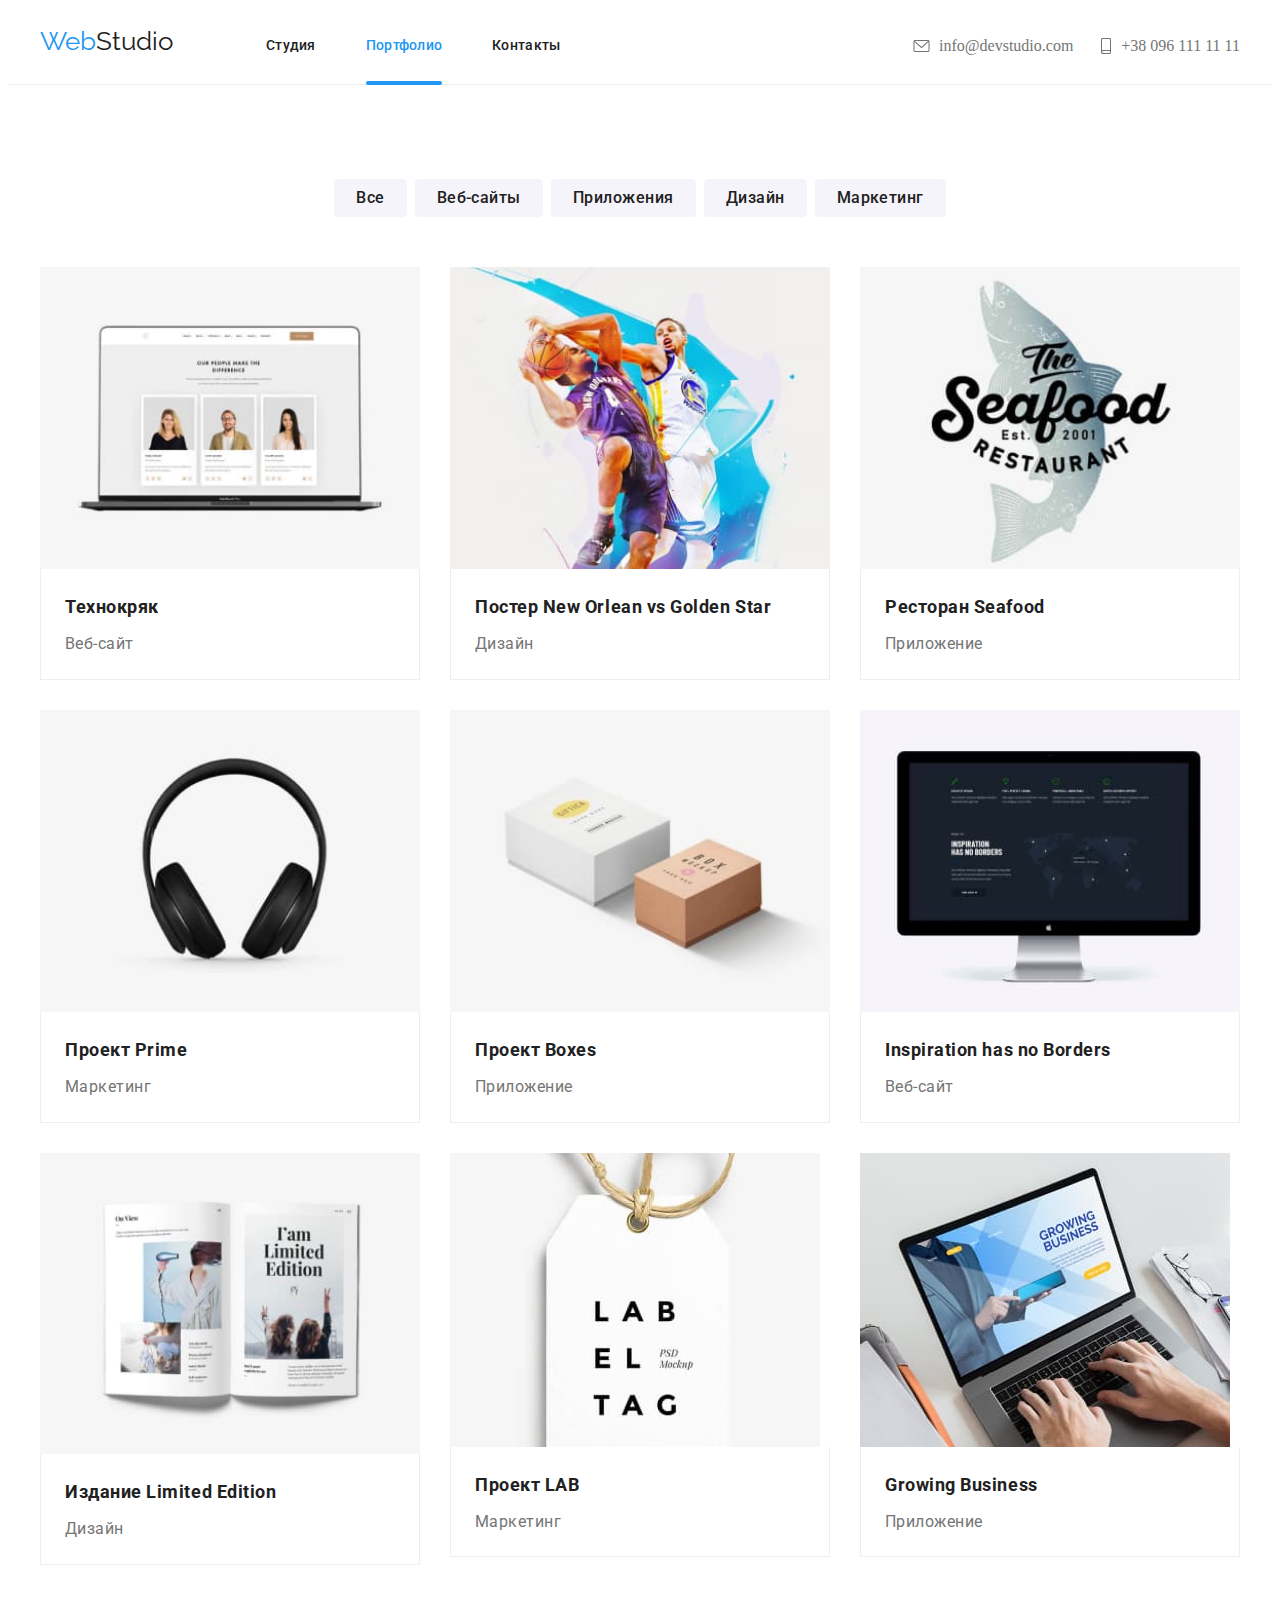
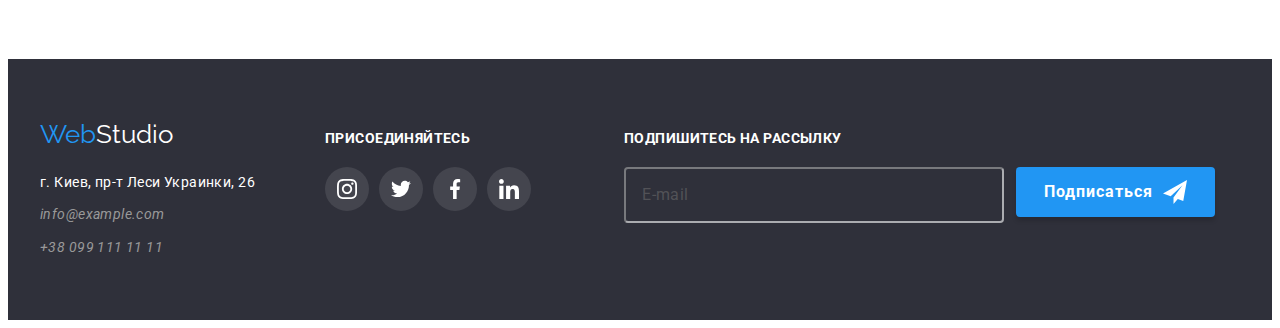
==== commit 557e2fdd: "corrections" ====
--- a/portfolio.html
+++ b/portfolio.html
@@ -95,7 +95,7 @@
                         <div class="portfolio-set__overflow">
                         <div class="portfolio-set__thumb"> 
                             <img srcset="./images/portfolioimages/img1-techno-450-1x.jpg 1x, ./images/portfolioimages/img1-techno-450-2x.jpg 2x"
-                            src="./images/portfolioimages/img1-techno-450-1x.jpg" alt="picture of people on a laptop screen" width="370">
+                            src="./images/portfolioimages/img1-techno-450-1x.jpg" alt="picture of people on a laptop screen" width="450">
                             <div class="description">
                                 <p class="description__text">Технокряк это современная площадка распространения коронавируса. Компании используют эту платформу для цифрового
                                 шпионажа и атак на защищённые сервера конкурентов.Технокряк это современная площадка распространения коронавируса.Технокряк это современная площадка распространения коронавируса.</p>
@@ -113,7 +113,7 @@
                         <div class="portfolio-set__overflow">
                             <div class="portfolio-set__thumb">
                                 <img srcset="./images/portfolioimages/img2-neworlean-450-1x.jpg 1x, ./images/portfolioimages/img2-neworlean-450-2x.jpg 2x"
-                                src="./images/portfolioimages/img2-neworlean-450-1x.jpg" alt="picture of basketball players on a poster" width="370">
+                                src="./images/portfolioimages/img2-neworlean-450-1x.jpg" alt="picture of basketball players on a poster" width="450">
                                 <div class="description">
                                     <p class="description__text">Технокряк это современная площадка распространения коронавируса. Компании используют эту платформу для цифрового
                                     шпионажа и атак на защищённые сервера конкурентов.</p>
@@ -131,7 +131,7 @@
                         <div class="portfolio-set__overflow">
                             <div class="portfolio-set__thumb">
                                 <img srcset="./images/portfolioimages/img3-seafood-450-1x.jpg 1x, ./images/portfolioimages/img3-seafood-450-2x.jpg 2x"
-                                src="./images/portfolioimages/img3-seafood-450-1x.jpg" alt="picture of a seafood restaurant logo" width="370">
+                                src="./images/portfolioimages/img3-seafood-450-1x.jpg" alt="picture of a seafood restaurant logo" width="450">
                                 <div class="description">
                                     <p class="description__text">Технокряк это современная площадка распространения коронавируса. Компании используют эту платформу для цифрового
                                     шпионажа и атак на защищённые сервера конкурентов.</p>
@@ -149,7 +149,7 @@
                         <div class="portfolio-set__overflow">
                             <div class="portfolio-set__thumb">
                                 <img srcset="./images/portfolioimages/img4-earphones-450-1x.jpg 1x, ./images/portfolioimages/img4-earphones-450-2x.jpg 2x"
-                                src="./images/portfolioimages/img4-earphones-450-1x.jpg" alt="picture of earphones" width="370">
+                                src="./images/portfolioimages/img4-earphones-450-1x.jpg" alt="picture of earphones" width="450">
                                 <div class="description">
                                     <p class="description__text">Технокряк это современная площадка распространения коронавируса. Компании используют эту платформу для цифрового
                                     шпионажа и атак на защищённые сервера конкурентов.</p>
@@ -167,7 +167,7 @@
                         <div class="portfolio-set__overflow">
                             <div class="portfolio-set__thumb">
                                 <img srcset="./images/portfolioimages/img5-boxes-450-1x.jpg 1x, ./images/portfolioimages/img5-boxes-450-2x.jpg 2x"
-                                src="./images/portfolioimages/img5-boxes-450-1x.jpg" alt="picture of boxes" width="370">
+                                src="./images/portfolioimages/img5-boxes-450-1x.jpg" alt="picture of boxes" width="450">
                                 <div class="description">
                                     <p class="description__text">Технокряк это современная площадка распространения коронавируса. Компании используют эту платформу для цифрового
                                     шпионажа и атак на защищённые сервера конкурентов.</p>
@@ -185,7 +185,7 @@
                         <div class="portfolio-set__overflow">
                             <div class="portfolio-set__thumb">
                                 <img srcset="./images/portfolioimages/img6-monitor-450-1x.jpg 1x, ./images/portfolioimages/img6-monitor-450-2x.jpg 2x"
-                                src="./images/portfolioimages/img6-monitor-450-1x.jpg" alt="picture of Imac" width="370">
+                                src="./images/portfolioimages/img6-monitor-450-1x.jpg" alt="picture of Imac" width="450">
                                 <div class="description">
                                     <p class="description__text">Технокряк это современная площадка распространения коронавируса. Компании используют эту платформу для цифрового
                                     шпионажа и атак на защищённые сервера конкурентов.</p>
@@ -203,7 +203,7 @@
                         <div class="portfolio-set__overflow">
                             <div class="portfolio-set__thumb">
                                 <img srcset="./images/portfolioimages/img7-magazine-450-1x.jpg 1x, ./images/portfolioimages/img7-magazine-450-2x.jpg 2x"
-                                src="./images/portfolioimages/img7-magazine-450-1x.jpg" alt="picture of an open book" width="370">
+                                src="./images/portfolioimages/img7-magazine-450-1x.jpg" alt="picture of an open book" width="450">
                                 <div class="description">
                                     <p class="description__text">Технокряк это современная площадка распространения коронавируса. Компании используют эту платформу для цифрового
                                     шпионажа и атак на защищённые сервера конкурентов.</p>
--- a/css/main.min.css
+++ b/css/main.min.css
@@ -1,2 +1,2 @@
-body{color:#757575;background-color:#fff}h1,h2,h3,h4,h5,h6,p{margin-top:0;margin-bottom:0}.list{list-style:none;margin:0;padding:0}.link{text-decoration:none}img{display:block;max-width:100%;height:auto}.title{color:#212121;font-family:"Roboto",sans serif;letter-spacing:0.03;text-align:center}@media screen and (max-width: 1199px){.title{margin-bottom:30px;font-size:28px;line-height:1.17}}@media screen and (min-width: 1200px){.title{margin-bottom:50px;font-size:36px;line-height:1.16}}.container{padding-left:15px;padding-right:15px;margin:0 auto}@media screen and (min-width: 480px) and (max-width: 767px){.container{max-width:450px}}@media screen and (min-width: 768px) and (max-width: 1199px){.container{max-width:768px}}@media screen and (min-width: 1200px){.container{max-width:1200px}}@media screen and (max-width: 1199px){.section{padding-top:60px;padding-bottom:60px}}@media screen and (min-width: 1200px){.section{padding-top:94px;padding-bottom:94px}}.hero__button,.footer__button,.button__send{font-family:"Roboto",sans serif;font-weight:700;font-size:16px;line-height:1.87;letter-spacing:0.06em;color:#fff;background-color:#2196f3;border-radius:4px;border:0;cursor:pointer}.header{border-bottom:1px solid #ececec;position:relative}@media screen and (max-width: 767px){.header__container{padding-top:16px;padding-bottom:16px}}@media screen and (min-width: 768px){.header__container{display:-webkit-box;display:-ms-flexbox;display:flex;-webkit-box-align:baseline;-ms-flex-align:baseline;align-items:baseline}}@media screen and (max-width: 767px){.header__mobile-container{display:-webkit-box;display:-ms-flexbox;display:flex;-webkit-box-align:center;-ms-flex-align:center;align-items:center;-webkit-box-pack:justify;-ms-flex-pack:justify;justify-content:space-between}}.logo{font-family:Raleway, sans-serif;font-size:26px;line-height:1.2;color:#212121}.logo--color{color:#2196f3}.menu-button{display:-webkit-inline-box;display:-ms-inline-flexbox;display:inline-flex;margin:0;padding:0;border:none;background-color:transparent;z-index:998}.menu-button .icon-cross{fill:currentColor;display:none}.menu-button.is-open .icon-cross{display:block}.menu-button .icon-menu{fill:currentColor;display:block}.menu-button.is-open .icon-menu{display:none}@media screen and (min-width: 768px){.menu-button{display:none}}.menu-button .icon-menu:hover,.menu-button .icon-menu:focus,.menu-button .icon-cross:hover,.menu-button .icon-cross:focus{fill:#2196f3}.menu-container{background-color:#fff}.menu-container.is-open{display:-webkit-box;display:-ms-flexbox;display:flex}@media screen and (max-width: 767px){.menu-container.is-open{-webkit-box-orient:vertical;-webkit-box-direction:normal;-ms-flex-direction:column;flex-direction:column}}@media screen and (max-width: 767px){.menu-container{display:none;position:absolute;top:0;left:0;width:100%;height:100vh;padding:48px 20px;z-index:997}}@media screen and (min-width: 768px){.menu-container{width:100%;display:-webkit-box;display:-ms-flexbox;display:flex;-webkit-box-align:center;-ms-flex-align:center;align-items:center;margin-left:88px}}@media screen and (min-width: 1200px){.menu-container{margin-left:93px}}.site-nav__link{color:#212121;font-weight:500}.site-nav__link:hover,.site-nav__link:focus{color:#2196f3}@media screen and (max-width: 767px){.site-nav__link{display:block;font-family:"Roboto",sans serif;font-size:40px;line-height:1.17;letter-spacing:.02em}.site-nav__item:not(:last-child){padding-bottom:32px}}@media screen and (min-width: 768px){.site-nav{display:-webkit-box;display:-ms-flexbox;display:flex}.site-nav__link{display:block;padding-top:30px;padding-bottom:30px;font-family:"Roboto",sans serif;font-size:14px;line-height:1.14;letter-spacing:.02em;-webkit-transition:color 250ms cubic-bezier(0.4, 0, 0.2, 1);transition:color 250ms cubic-bezier(0.4, 0, 0.2, 1)}.site-nav__link--active{color:#2196f3}.site-nav__link--active::after{position:absolute;left:0;bottom:-1px;content:"";display:block;width:100%;height:4px;background-color:#2196f3;border-radius:2px}.site-nav__item{position:relative}.site-nav__item:not(:last-child){margin-right:50px}}.auth-nav__link{font-weight:500;color:#757575;display:-webkit-box;display:-ms-flexbox;display:flex;-webkit-box-align:center;-ms-flex-align:center;align-items:center;-webkit-transition:color 250ms cubic-bezier(0.4, 0, 0.2, 1);transition:color 250ms cubic-bezier(0.4, 0, 0.2, 1)}.auth-nav__icon{margin-right:7px;fill:currentColor}@media screen and (max-width: 767px){.auth-nav__icon{display:none}}.auth-nav__link:hover,.auth-nav__link:focus{color:#2196f3;fill:#2196f3}@media screen and (max-width: 767px){.auth-nav{display:-webkit-box;display:-ms-flexbox;display:flex;-webkit-box-orient:vertical;-webkit-box-direction:normal;-ms-flex-direction:column;flex-direction:column;margin-top:auto}.auth-nav__link{font-family:"Roboto",sans serif;font-size:34px;line-height:1.17;letter-spacing:.02em}}@media screen and (min-width: 768px){.auth-nav{margin-left:auto;margin-right:0}}@media screen and (min-width: 1200px){.auth-nav{display:-webkit-box;display:-ms-flexbox;display:flex;-webkit-box-align:center;-ms-flex-align:center;align-items:center}.auth-nav__item{display:-webkit-box;display:-ms-flexbox;display:flex}.auth-nav__item:not(:last-child){margin-right:25px}}@media screen and (max-width: 767px){.auth-nav__link--mail{font-size:25px}}@media screen and (min-width: 767px){.auth-nav__link--mail{margin-bottom:10px}}@media screen and (min-width: 1200px){.auth-nav__link--mail{margin-bottom:0}}@media screen and (max-width: 767px){.auth-nav__link--tel{color:#2196f3}}@media screen and (max-width: 767px){.auth-nav__item--tel{-webkit-box-ordinal-group:2;-ms-flex-order:1;order:1;margin-bottom:32px}}@media screen and (max-width: 767px){.auth-nav__item--mail{-webkit-box-ordinal-group:3;-ms-flex-order:2;order:2}}.header-social{display:-webkit-box;display:-ms-flexbox;display:flex;margin-top:64px}.header-social__link{color:#2196f3;font-family:"Roboto",sans serif;font-size:18px;line-height:1.22;letter-spacing:.02em;font-weight:500}.header-social__divider{color:#999;margin:0 8px}@media screen and (min-width: 767px){.header-social{display:none}}.hero{text-align:center}.hero__overlay{margin-left:auto;margin-right:auto;background-position:center;background-size:cover}.hero__title{margin-bottom:30px;color:#fff;font-family:"Roboto",sans serif;font-size:44px;line-height:1.4;letter-spacing:.06em;font-weight:900;text-align:center;text-transform:uppercase}.hero__button{padding:10px 32px;-webkit-transition:background-color 250ms cubic-bezier(0.4, 0, 0.2, 1);transition:background-color 250ms cubic-bezier(0.4, 0, 0.2, 1)}.hero__button:hover,.hero__button:focus{background-color:#188ce8}@media screen and (max-width: 767px){.hero__overlay{max-width:480px;padding:118px 0;background-image:-webkit-gradient(linear, left top, left bottom, from(rgba(47,48,58,0.4)), to(rgba(47,48,58,0.4))),url(../images/studioimages/hero-img-450-1x.jpg);background-image:linear-gradient(rgba(47,48,58,0.4), rgba(47,48,58,0.4)),url(../images/studioimages/hero-img-450-1x.jpg)}}@media screen and (max-width: 767px) and (min-device-pixel-ratio: 2), screen and (max-width: 767px) and (-webkit-min-device-pixel-ratio: 2), screen and (max-width: 767px) and (min-resolution: 192dpi), screen and (max-width: 767px) and (min-resolution: 2dppx){.hero__overlay{background-image:-webkit-gradient(linear, left top, left bottom, from(rgba(47,48,58,0.4)), to(rgba(47,48,58,0.4))),url(../images/studioimages/hero-img-450-2x.jpg);background-image:linear-gradient(rgba(47,48,58,0.4), rgba(47,48,58,0.4)),url(../images/studioimages/hero-img-450-2x.jpg)}}@media screen and (min-width: 768px) and (max-width: 1199px){.hero__overlay{max-width:768px;padding:118px 0;background-image:-webkit-gradient(linear, left top, left bottom, from(rgba(47,48,58,0.4)), to(rgba(47,48,58,0.4))),url(../images/studioimages/hero-img-768-1x.jpg);background-image:linear-gradient(rgba(47,48,58,0.4), rgba(47,48,58,0.4)),url(../images/studioimages/hero-img-768-1x.jpg)}}@media screen and (min-width: 768px) and (max-width: 1199px) and (min-device-pixel-ratio: 2), screen and (min-width: 768px) and (max-width: 1199px) and (-webkit-min-device-pixel-ratio: 2), screen and (min-width: 768px) and (max-width: 1199px) and (min-resolution: 192dpi), screen and (min-width: 768px) and (max-width: 1199px) and (min-resolution: 2dppx){.hero__overlay{background-image:-webkit-gradient(linear, left top, left bottom, from(rgba(47,48,58,0.4)), to(rgba(47,48,58,0.4))),url(../images/studioimages/hero-img-768-2x.jpg);background-image:linear-gradient(rgba(47,48,58,0.4), rgba(47,48,58,0.4)),url(../images/studioimages/hero-img-768-2x.jpg)}}@media screen and (min-width: 1200px){.hero__overlay{max-width:1600px;padding:200px 0;background-image:-webkit-gradient(linear, left top, left bottom, from(rgba(47,48,58,0.4)), to(rgba(47,48,58,0.4))),url(../images/studioimages/hero-img-1200-1x.jpg);background-image:linear-gradient(rgba(47,48,58,0.4), rgba(47,48,58,0.4)),url(../images/studioimages/hero-img-1200-1x.jpg)}}@media screen and (min-width: 1200px) and (min-device-pixel-ratio: 2), screen and (min-width: 1200px) and (-webkit-min-device-pixel-ratio: 2), screen and (min-width: 1200px) and (min-resolution: 192dpi), screen and (min-width: 1200px) and (min-resolution: 2dppx){.hero__overlay{background-image:-webkit-gradient(linear, left top, left bottom, from(rgba(47,48,58,0.4)), to(rgba(47,48,58,0.4))),url(../images/studioimages/hero-img-1200-2x.jpg);background-image:linear-gradient(rgba(47,48,58,0.4), rgba(47,48,58,0.4)),url(../images/studioimages/hero-img-1200-2x.jpg)}}.features__title{margin-bottom:10px;color:#212121;font-family:"Roboto",sans serif;font-size:14px;line-height:1.14;letter-spacing:.03em;text-transform:uppercase}.features__text{font-family:"Roboto",sans serif;font-size:14px;line-height:1.7;letter-spacing:.03em}.features__thumb{display:-webkit-box;display:-ms-flexbox;display:flex;-webkit-box-align:center;-ms-flex-align:center;align-items:center;-webkit-box-pack:center;-ms-flex-pack:center;justify-content:center;margin-bottom:30px;height:120px;width:100%;background-color:#f5f4fa}@media screen and (max-width: 767px){.features__thumb{margin-top:30px}}@media screen and (max-width: 767px){.features__list .features__item:first-child .features__thumb{margin-top:0}}.features__icon{width:70px;height:70px;display:block}@media screen and (min-width: 768px){.features__list{display:-webkit-box;display:-ms-flexbox;display:flex}}@media screen and (min-width: 768px) and (max-width: 1139px){.features__list{-ms-flex-wrap:wrap;flex-wrap:wrap}}@media screen and (min-width: 768px){.features__list{margin:-15px}}@media screen and (min-width: 768px){.features__item{margin:15px;-ms-flex-preferred-size:calc((100% - 4 * 15px) / 2);flex-basis:calc((100% - 4 * 15px) / 2)}}@media screen and (min-width: 1200px){.features__item{-ms-flex-preferred-size:calc((100% - 90px) / 4);flex-basis:calc((100% - 90px) / 4)}}@media screen and (min-width: 1200px){.features{padding-top:94px;padding-bottom:47px}}@media screen and (max-width: 1199px){.direction{display:none}}@media screen and (min-width: 1200px){.direction{padding-top:47px;padding-bottom:94px}}.direction__title{margin-bottom:50px}.direction__titles{color:#fff;font-family:"Roboto",sans serif;font-size:14px;line-height:1.14;letter-spacing:.03em;text-align:center;text-transform:uppercase}.direction__label{position:absolute;padding:27px;height:70px;width:100%;bottom:0;left:0;background-color:rgba(47,48,58,0.8)}.direction__list{display:-webkit-box;display:-ms-flexbox;display:flex;-ms-flex-preferred-size:calc((100%-90px) / 3);flex-basis:calc((100%-90px) / 3);margin-right:-30px;margin-bottom:-30px}.direction__item{position:relative;margin-right:30px;margin-bottom:30px}.team{background-color:#f5f4fa}.team__item{background-color:#fff;-webkit-box-shadow:0px 1px 3px rgba(0,0,0,0.12),0px 1px 1px rgba(0,0,0,0.14),0px 2px 1px rgba(0,0,0,0.2);box-shadow:0px 1px 3px rgba(0,0,0,0.12),0px 1px 1px rgba(0,0,0,0.14),0px 2px 1px rgba(0,0,0,0.2);border-radius:0px 0px 4px 4px}@media screen and (min-width: 768px) and (max-width: 1199px){.team__item{-ms-flex-preferred-size:calc((100% - 4 * 15px) / 2);flex-basis:calc((100% - 4 * 15px) / 2)}}@media screen and (min-width: 768px){.team__item{margin:15px}}@media screen and (min-width: 1200px){.team__item{-ms-flex-preferred-size:calc((100% - 8 * 15px) / 4);flex-basis:calc((100% - 8 * 15px) / 4)}}@media screen and (max-width: 767px){.team__item:not(:last-child){margin-bottom:30px}}.team__title{margin-bottom:10px;color:#212121;font-family:"Roboto",sans serif;font-size:16px;line-height:1.18;letter-spacing:.03em;font-weight:500;text-align:center}.team__text{margin-bottom:16px;font-family:"Roboto",sans serif;font-size:16px;line-height:1.18;letter-spacing:.03em;text-align:center}.team__element{padding-top:30px}@media screen and (max-width: 1199px){.team__element{padding-bottom:24px}}@media screen and (min-width: 1200px){.team__element{padding-bottom:30px}}@media screen and (min-width: 768px){.team__list{display:-webkit-box;display:-ms-flexbox;display:flex}}@media screen and (min-width: 768px) and (max-width: 1199px){.team__list{-ms-flex-wrap:wrap;flex-wrap:wrap;margin:-15px}}@media screen and (min-width: 1200px){.team__list{margin:-15px}}.social-list{display:-webkit-box;display:-ms-flexbox;display:flex;-webkit-box-pack:center;-ms-flex-pack:center;justify-content:center}.social-list__link{display:-webkit-box;display:-ms-flexbox;display:flex;-webkit-box-align:center;-ms-flex-align:center;align-items:center;-webkit-box-pack:center;-ms-flex-pack:center;justify-content:center;height:44px;width:44px;fill:#afb1b8;border-radius:50px;-webkit-transition:fill 250ms cubic-bezier(0.4, 0, 0.2, 1),background-color 250ms cubic-bezier(0.4, 0, 0.2, 1);transition:fill 250ms cubic-bezier(0.4, 0, 0.2, 1),background-color 250ms cubic-bezier(0.4, 0, 0.2, 1)}.social-list__link:hover,.social-list__link:focus{background-color:#2196f3;fill:#fff}.social-list__icon:hover,.social-list__icon:focus{fill:#fff}.social-list__item:not(:last-child){margin-right:10px}.client__list{display:-webkit-box;display:-ms-flexbox;display:flex;margin:-15px}@media screen and (max-width: 1199px){.client__list{-ms-flex-wrap:wrap;flex-wrap:wrap}}.client__link{display:-webkit-box;display:-ms-flexbox;display:flex;-webkit-box-align:center;-ms-flex-align:center;align-items:center;-webkit-box-pack:center;-ms-flex-pack:center;justify-content:center;height:92px;border:1px solid #afb1b8;border-radius:4px;-webkit-transition:fill 250ms cubic-bezier(0.4, 0, 0.2, 1);transition:fill 250ms cubic-bezier(0.4, 0, 0.2, 1);-webkit-transition:border 250ms cubic-bezier(0.4, 0, 0.2, 1);transition:border 250ms cubic-bezier(0.4, 0, 0.2, 1)}.client__item{margin:15px}@media screen and (max-width: 320px){.client__item{min-width:290px}}@media screen and (max-width: 767px){.client__item{-ms-flex-preferred-size:calc((100% - 4 * 15px) / 2);flex-basis:calc((100% - 4 * 15px) / 2)}}@media screen and (min-width: 768px) and (max-width: 1199px){.client__item{-ms-flex-preferred-size:calc((100% - 6 * 15px) / 3);flex-basis:calc((100% - 6 * 15px) / 3)}}@media screen and (min-width: 1200px){.client__item{-ms-flex-preferred-size:calc((100% - 12 * 15px) / 6);flex-basis:calc((100% - 12 * 15px) / 6)}}.client__icon{fill:#afb1b8}.client__link:hover,.client__link:focus{border:1px solid #2196f3}.client__link:hover .client__icon,.client__link:focus .client__icon{fill:#2196f3}.footer{background-color:#2f303a}@media screen and (max-width: 767px){.footer{text-align:center}}.footer__container{padding-top:60px;padding-bottom:60px}@media screen and (min-width: 1200px){.footer__container{display:-webkit-box;display:-ms-flexbox;display:flex;-webkit-box-align:baseline;-ms-flex-align:baseline;align-items:baseline}}.logo--footer{color:#fff}.address__link{display:inline-block;font-style:normal;margin-top:20px;color:#fff;font-family:"Roboto",sans serif;font-size:14px;line-height:1.7;letter-spacing:.03em}.address__contact{color:#999;font-family:"Roboto",sans serif;font-size:14px;line-height:1.7;letter-spacing:.03em;-webkit-transition:color 250ms cubic-bezier(0.4, 0, 0.2, 1);transition:color 250ms cubic-bezier(0.4, 0, 0.2, 1)}.address__contact:hover,.address__contact:focus{color:#2196f3}@media screen and (max-width: 1199px){.address__item:not(:last-child){margin-bottom:8px}}@media screen and (min-width: 1200px){.address__item:not(:last-child){margin-bottom:9px}}.footer__title{margin-bottom:20px;color:#fff;font-family:"Roboto",sans serif;font-size:14px;line-height:1.14;letter-spacing:.03em;text-transform:uppercase}@media screen and (max-width: 1199px){.footer__title{margin-top:60px;text-align:center}}@media screen and (min-width: 768px){.footer__case{display:-webkit-box;display:-ms-flexbox;display:flex;-webkit-box-align:baseline;-ms-flex-align:baseline;align-items:baseline;-webkit-box-pack:center;-ms-flex-pack:center;justify-content:center}}@media screen and (min-width: 768px) and (max-width: 1199px){.footer__join{margin-left:165px}}@media screen and (min-width: 1200px){.footer__join{margin-left:70px}}@media screen and (min-width: 1200px){.footer__signin{margin-left:93px}}@media screen and (min-width: 1200px){.footer__form{display:-webkit-box;display:-ms-flexbox;display:flex}}.social-list__item--footer{background-color:rgba(255,255,255,0.1);border-radius:50px}.social-list__icon--footer{fill:#fff}.footer__mail-input{padding-left:16px;height:50px;background-color:#2f303a;border-color:rgba(255,255,255,0.6);border-radius:4px;color:rgba(255,255,255,0.6)}@media screen and (max-width: 479px){.footer__mail-input{min-width:300px}}@media screen and (min-width: 480px) and (max-width: 767px){.footer__mail-input{width:450px}}@media screen and (max-width: 1199px){.footer__mail-input{margin-bottom:20px}}@media screen and (min-width: 768px) and (max-width: 1199px){.footer__mail-input{display:block;margin-left:auto;margin-right:auto;width:450px}}@media screen and (min-width: 1200px){.footer__mail-input{margin-right:12px;min-width:358px}}.footer__mail-input:focus{border:1px solid #ffffff 30%}.footer__mail-input::-webkit-input-placeholder{font-family:"Roboto",sans serif;font-size:16px;line-height:1.25;letter-spacing:.03em;color:rgba(117,117,117,0.5)}.footer__mail-input:-ms-input-placeholder{font-family:"Roboto",sans serif;font-size:16px;line-height:1.25;letter-spacing:.03em;color:rgba(117,117,117,0.5)}.footer__mail-input::-ms-input-placeholder{font-family:"Roboto",sans serif;font-size:16px;line-height:1.25;letter-spacing:.03em;color:rgba(117,117,117,0.5)}.footer__mail-input::placeholder{font-family:"Roboto",sans serif;font-size:16px;line-height:1.25;letter-spacing:.03em;color:rgba(117,117,117,0.5)}.footer__button{display:-webkit-inline-box;display:-ms-inline-flexbox;display:inline-flex;-webkit-box-align:center;-ms-flex-align:center;align-items:center;height:50px;padding:10px 28px;-webkit-box-shadow:0px 4px 4px rgba(0,0,0,0.15);box-shadow:0px 4px 4px rgba(0,0,0,0.15)}@media screen and (min-width: 768px) and (max-width: 1200px){.footer__button{display:block;margin-left:auto;margin-right:auto}}.button__icon{margin-left:10px}.filters{font-size:0}@media screen and (min-width: 768px){.filters{display:-webkit-box;display:-ms-flexbox;display:flex;-webkit-box-pack:center;-ms-flex-pack:center;justify-content:center}}@media screen and (max-width: 767px){.filters{margin-bottom:15px}}@media screen and (min-width: 768px) and (max-width: 1199px){.filters{margin-bottom:30px}}@media screen and (min-width: 1200px){.filters{margin-bottom:50px}}.filters__button{padding:6px 22px;cursor:pointer;color:#212121;background-color:#f5f4fa;font-family:"Roboto",sans serif;font-size:16px;line-height:1.62;letter-spacing:.03em;font-weight:500;border-radius:4px;border:0;-webkit-transition:color 250ms cubic-bezier(0.4, 0, 0.2, 1),background-color 250ms cubic-bezier(0.4, 0, 0.2, 1),-webkit-box-shadow 250ms cubic-bezier(0.4, 0, 0.2, 1);transition:color 250ms cubic-bezier(0.4, 0, 0.2, 1),background-color 250ms cubic-bezier(0.4, 0, 0.2, 1),-webkit-box-shadow 250ms cubic-bezier(0.4, 0, 0.2, 1);transition:color 250ms cubic-bezier(0.4, 0, 0.2, 1),background-color 250ms cubic-bezier(0.4, 0, 0.2, 1),box-shadow 250ms cubic-bezier(0.4, 0, 0.2, 1);transition:color 250ms cubic-bezier(0.4, 0, 0.2, 1),background-color 250ms cubic-bezier(0.4, 0, 0.2, 1),box-shadow 250ms cubic-bezier(0.4, 0, 0.2, 1),-webkit-box-shadow 250ms cubic-bezier(0.4, 0, 0.2, 1)}.filters__button:not(:last-child){margin-right:8px}@media screen and (max-width: 767px){.filters__button{margin-bottom:15px}}.filters__button:hover,.filters__button:focus{color:#fff;background-color:#2196f3;-webkit-box-shadow:0px 3px 1px rgba(0,0,0,0.1),0px 1px 2px rgba(0,0,0,0.08),0px 2px 2px rgba(0,0,0,0.12);box-shadow:0px 3px 1px rgba(0,0,0,0.1),0px 1px 2px rgba(0,0,0,0.08),0px 2px 2px rgba(0,0,0,0.12)}.portfolio-set img{display:block}@media screen and (min-width: 768px){.portfolio-set{display:-webkit-box;display:-ms-flexbox;display:flex;-ms-flex-wrap:wrap;flex-wrap:wrap;margin:-15px}}.portfolio-set__title{margin-bottom:4px;color:#212121;font-family:"Roboto",sans serif;font-size:18px;line-height:2;letter-spacing:.03em}.portfolio-set__item{background-color:#fff}@media screen and (min-width: 768px){.portfolio-set__item{margin:15px}}@media screen and (min-width: 768px) and (max-width: 1199px){.portfolio-set__item{-ms-flex-preferred-size:calc((100% - 4 * 15px) / 2);flex-basis:calc((100% - 4 * 15px) / 2)}}@media screen and (min-width: 1200px){.portfolio-set__item{-ms-flex-preferred-size:calc((100% - 6 * 15px) / 3);flex-basis:calc((100% - 6 * 15px) / 3)}}@media screen and (max-width: 767px){.portfolio-set__item:not(:last-child){margin-bottom:30px}}.portfolio-set__text{color:#757575;font-family:"Roboto",sans serif;font-size:16px;line-height:1.87;letter-spacing:.03em}.portfolio-set__content{padding:20px 24px;border:1px solid #eee;border-top:0}.portfolio-set__thumb{position:relative}.portfolio-set__overflow{overflow:hidden}.portfolio-set__link{display:block}.portfolio-set__link:hover,.portfolio-set__link:focus{-webkit-box-shadow:0px 1px 1px rgba(0,0,0,0.12),0px 4px 4px rgba(0,0,0,0.06),1px 4px 6px rgba(27,27,27,0.16);box-shadow:0px 1px 1px rgba(0,0,0,0.12),0px 4px 4px rgba(0,0,0,0.06),1px 4px 6px rgba(27,27,27,0.16)}.description{position:absolute;width:100%;height:100%;top:0;left:0;padding:63px 24px;overflow:auto;background-color:rgba(33,150,243,0.9);-webkit-transform:translateY(100%);transform:translateY(100%);-webkit-transition:-webkit-transform 250ms cubic-bezier(0.4, 0, 0.2, 1);transition:-webkit-transform 250ms cubic-bezier(0.4, 0, 0.2, 1);transition:transform 250ms cubic-bezier(0.4, 0, 0.2, 1);transition:transform 250ms cubic-bezier(0.4, 0, 0.2, 1), -webkit-transform 250ms cubic-bezier(0.4, 0, 0.2, 1)}.description__text{font-family:"Roboto",sans serif;font-size:18px;line-height:1.56;letter-spacing:.03em;color:#fff}.portfolio-set__link:hover .description{-webkit-transform:translate(0);transform:translate(0)}.description::-webkit-scrollbar{width:10px}.description::-webkit-scrollbar-track{background:#e5e5e5}.description::-webkit-scrollbar-thumb{background:#afb1b8;border-radius:8px;border:1px solid #e5e5e5}.backdrop{position:fixed;top:0;left:0;width:100%;height:100%;background-color:rgba(0,0,0,0.2);-webkit-transform:translate(0);transform:translate(0);z-index:999;opacity:1;visibility:visible;-webkit-transition:opacity 250ms cubic-bezier(0.4, 0, 0.2, 1),visability 250ms cubic-bezier(0.4, 0, 0.2, 1);transition:opacity 250ms cubic-bezier(0.4, 0, 0.2, 1),visability 250ms cubic-bezier(0.4, 0, 0.2, 1)}@media screen and (max-width: 767px){.backdrop{padding-top:193px}}@media screen and (min-width: 768px){.backdrop{padding-top:208px}}@media screen and (min-width: 1200px){.backdrop{padding-top:221px}}.backdrop--is-hidden{opacity:0;visibility:hidden;pointer-events:none}.backdrop--is-hidden .modal{-webkit-transform:translate(-50%, -50%) scale(0.5);transform:translate(-50%, -50%) scale(0.5);opacity:0}.modal{position:absolute;top:50%;left:50%;padding:40px;background-color:#fff;-webkit-box-shadow:0px 1px 3px rgba(0,0,0,0.12),0px 1px 1px rgba(0,0,0,0.14),0px 2px 1px rgba(0,0,0,0.2);box-shadow:0px 1px 3px rgba(0,0,0,0.12),0px 1px 1px rgba(0,0,0,0.14),0px 2px 1px rgba(0,0,0,0.2);border-radius:4px;-webkit-transform:translate(-50%, -50%) scale(1);transform:translate(-50%, -50%) scale(1);-webkit-transition:-webkit-transform 250ms cubic-bezier(0.4, 0, 0.2, 1);transition:-webkit-transform 250ms cubic-bezier(0.4, 0, 0.2, 1);transition:transform 250ms cubic-bezier(0.4, 0, 0.2, 1);transition:transform 250ms cubic-bezier(0.4, 0, 0.2, 1), -webkit-transform 250ms cubic-bezier(0.4, 0, 0.2, 1)}@media screen and (max-width: 479px){.modal{width:90%}}@media screen and (min-width: 480px) and (max-width: 1199px){.modal{min-width:450px;min-height:609px}}@media screen and (min-width: 1200px){.modal{min-width:528px;min-height:581px}}.modal__close-button{display:-webkit-box;display:-ms-flexbox;display:flex;position:absolute;top:8px;right:8px;width:30px;height:30px;border-radius:50%;border-color:rgba(184,118,118,0.1);background-color:transparent;cursor:pointer}.modal__close-icon{margin:auto;-webkit-transition:fill 250ms cubic-bezier(0.4, 0, 0.2, 1);transition:fill 250ms cubic-bezier(0.4, 0, 0.2, 1)}.modal__close-button:hover .modal__close-icon,.modal__close-button:focus .modal__close-icon{fill:#2196f3}.form{margin-left:auto;margin-right:auto}.form__title{margin-bottom:12px;font-family:"Roboto",sans serif;font-size:20px;line-height:1.15;letter-spacing:.03em;font-weight:700;text-align:center;color:#212121}.form__field{position:relative;display:-webkit-box;display:-ms-flexbox;display:flex;-webkit-box-orient:vertical;-webkit-box-direction:normal;-ms-flex-direction:column;flex-direction:column}.form__label{margin-bottom:4px;color:#757575;font-family:"Roboto",sans serif;font-size:12px;line-height:1.17;letter-spacing:.01em}.form__icon{position:absolute;left:15px;top:35px;fill:#212121;-webkit-transition:fill 250ms cubic-bezier(0.4, 0, 0.2, 1);transition:fill 250ms cubic-bezier(0.4, 0, 0.2, 1)}.form__input:focus+.form__icon{fill:#2196f3}.form__input{padding:15px 14px 15px 42px;margin-bottom:10px;border-radius:4px;border:1px solid rgba(33,33,33,0.2);-webkit-transition:border-color 250ms cubic-bezier(0.4, 0, 0.2, 1),outline-color 250ms cubic-bezier(0.4, 0, 0.2, 1);transition:border-color 250ms cubic-bezier(0.4, 0, 0.2, 1),outline-color 250ms cubic-bezier(0.4, 0, 0.2, 1)}.form__input:focus{border-color:#2196f3;outline-color:#2196f3}.form__comment{padding:12px 16px;resize:none}.form__comment::-webkit-input-placeholder{font-family:"Roboto",sans serif;color:rgba(117,117,117,0.5);font-size:14px;line-height:1.17;letter-spacing:0.01em}.form__comment:-ms-input-placeholder{font-family:"Roboto",sans serif;color:rgba(117,117,117,0.5);font-size:14px;line-height:1.17;letter-spacing:0.01em}.form__comment::-ms-input-placeholder{font-family:"Roboto",sans serif;color:rgba(117,117,117,0.5);font-size:14px;line-height:1.17;letter-spacing:0.01em}.form__comment::placeholder{font-family:"Roboto",sans serif;color:rgba(117,117,117,0.5);font-size:14px;line-height:1.17;letter-spacing:0.01em}.checkbox{position:relative;display:-webkit-box;display:-ms-flexbox;display:flex;-webkit-box-align:center;-ms-flex-align:center;align-items:center;margin-top:10px}@media screen and (max-width: 1199px){.checkbox{font-family:"Roboto",sans serif;font-size:12px;line-height:1.17;letter-spacing:.03em}}@media screen and (min-width: 1200px){.checkbox{font-size:14px}}.checkbox__input{position:absolute;width:1px;height:1px;margin:-1px;border:0;padding:0;white-space:nowrap;-webkit-clip-path:inset(100%);clip-path:inset(100%);clip:rect(0 0 0 0);overflow:hidden}.checkbox__link{color:#2196f3}.checkbox__icon--tick{position:absolute;left:0;opacity:0;margin-right:7px;background-color:#2196f3;fill:#fff;border-radius:4px}.checkbox__input:checked ~ .checkbox__icon--tick{opacity:1}.checkbox__icon{display:inline-block;margin-right:7px;width:16px;height:15px;border:2px solid #000000;border-radius:4px}.checkbox__input:checked ~ .checkbox__icon{opacity:0}.form__button-field{display:-webkit-box;display:-ms-flexbox;display:flex}.button__send{margin-left:auto;margin-right:auto;margin-top:30px;padding:10px 55px;-webkit-box-shadow:0px 1px 3px rgba(0,0,0,0.12),0px 1px 1px rgba(0,0,0,0.14),0px 2px 1px rgba(0,0,0,0.2);box-shadow:0px 1px 3px rgba(0,0,0,0.12),0px 1px 1px rgba(0,0,0,0.14),0px 2px 1px rgba(0,0,0,0.2);-webkit-transition:background-color 250ms cubic-bezier(0.4, 0, 0.2, 1);transition:background-color 250ms cubic-bezier(0.4, 0, 0.2, 1)}.button__send:hover,.button__send:focus{background-color:#188ce8}
+body{color:#757575;background-color:#fff;overflow-x:hidden}h1,h2,h3,h4,h5,h6,p{margin-top:0;margin-bottom:0}.list{list-style:none;margin:0;padding:0}.link{text-decoration:none}img{display:block;max-width:100%;height:auto}.title{color:#212121;font-family:"Roboto",sans serif;letter-spacing:0.03;text-align:center}@media screen and (max-width: 1199px){.title{margin-bottom:30px;font-size:28px;line-height:1.17}}@media screen and (min-width: 1200px){.title{margin-bottom:50px;font-size:36px;line-height:1.16}}.container{padding-left:15px;padding-right:15px;margin:0 auto}@media screen and (min-width: 480px) and (max-width: 767px){.container{max-width:450px}}@media screen and (min-width: 768px) and (max-width: 1199px){.container{max-width:768px}}@media screen and (min-width: 1200px){.container{max-width:1200px}}@media screen and (max-width: 1199px){.section{padding-top:60px;padding-bottom:60px}}@media screen and (min-width: 1200px){.section{padding-top:94px;padding-bottom:94px}}.hero__button,.footer__button,.button__send{font-family:"Roboto",sans serif;font-weight:700;font-size:16px;line-height:1.87;letter-spacing:0.06em;color:#fff;background-color:#2196f3;border-radius:4px;border:0;cursor:pointer}.header{border-bottom:1px solid #ececec;position:relative}@media screen and (max-width: 767px){.header__container{padding-top:16px;padding-bottom:16px}}@media screen and (min-width: 768px){.header__container{display:-webkit-box;display:-ms-flexbox;display:flex;-webkit-box-align:baseline;-ms-flex-align:baseline;align-items:baseline}}@media screen and (max-width: 767px){.header__mobile-container{display:-webkit-box;display:-ms-flexbox;display:flex;-webkit-box-align:center;-ms-flex-align:center;align-items:center;-webkit-box-pack:justify;-ms-flex-pack:justify;justify-content:space-between}}.logo{font-family:Raleway, sans-serif;font-size:26px;line-height:1.2;color:#212121}.logo--color{color:#2196f3}.menu-button{display:-webkit-inline-box;display:-ms-inline-flexbox;display:inline-flex;margin:0;padding:0;border:none;background-color:transparent;z-index:998}.menu-button .icon-cross{fill:currentColor;display:none}.menu-button.is-open .icon-cross{display:block}.menu-button .icon-menu{fill:currentColor;display:block}.menu-button.is-open .icon-menu{display:none}@media screen and (min-width: 768px){.menu-button{display:none}}.menu-button .icon-menu:hover,.menu-button .icon-menu:focus,.menu-button .icon-cross:hover,.menu-button .icon-cross:focus{fill:#2196f3}.menu-container{background-color:#fff}.menu-container.is-open{display:-webkit-box;display:-ms-flexbox;display:flex}@media screen and (max-width: 767px){.menu-container.is-open{-webkit-box-orient:vertical;-webkit-box-direction:normal;-ms-flex-direction:column;flex-direction:column}}@media screen and (max-width: 767px){.menu-container{display:none;position:absolute;top:0;left:0;width:100%;height:100vh;padding:48px 20px;z-index:997}}@media screen and (min-width: 768px){.menu-container{width:100%;display:-webkit-box;display:-ms-flexbox;display:flex;-webkit-box-align:center;-ms-flex-align:center;align-items:center;margin-left:88px}}@media screen and (min-width: 1200px){.menu-container{margin-left:93px}}.site-nav__link{color:#212121;font-weight:500}.site-nav__link:hover,.site-nav__link:focus{color:#2196f3}@media screen and (max-width: 767px){.site-nav__link{display:block;font-family:"Roboto",sans serif;font-size:40px;line-height:1.17;letter-spacing:.02em}.site-nav__item:not(:last-child){padding-bottom:32px}}@media screen and (min-width: 768px){.site-nav{display:-webkit-box;display:-ms-flexbox;display:flex}.site-nav__link{display:block;padding-top:30px;padding-bottom:30px;font-family:"Roboto",sans serif;font-size:14px;line-height:1.14;letter-spacing:.02em;-webkit-transition:color 250ms cubic-bezier(0.4, 0, 0.2, 1);transition:color 250ms cubic-bezier(0.4, 0, 0.2, 1)}.site-nav__link--active{color:#2196f3}.site-nav__link--active::after{position:absolute;left:0;bottom:-1px;content:"";display:block;width:100%;height:4px;background-color:#2196f3;border-radius:2px}.site-nav__item{position:relative}.site-nav__item:not(:last-child){margin-right:50px}}.auth-nav__link{font-weight:500;color:#757575;display:-webkit-box;display:-ms-flexbox;display:flex;-webkit-box-align:center;-ms-flex-align:center;align-items:center;-webkit-transition:color 250ms cubic-bezier(0.4, 0, 0.2, 1);transition:color 250ms cubic-bezier(0.4, 0, 0.2, 1)}.auth-nav__icon{margin-right:7px;fill:currentColor}@media screen and (max-width: 767px){.auth-nav__icon{display:none}}.auth-nav__link:hover,.auth-nav__link:focus{color:#2196f3;fill:#2196f3}@media screen and (max-width: 767px){.auth-nav{display:-webkit-box;display:-ms-flexbox;display:flex;-webkit-box-orient:vertical;-webkit-box-direction:normal;-ms-flex-direction:column;flex-direction:column;margin-top:auto}.auth-nav__link{font-family:"Roboto",sans serif;font-size:34px;line-height:1.17;letter-spacing:.02em}}@media screen and (min-width: 768px){.auth-nav{margin-left:auto;margin-right:0}}@media screen and (min-width: 1200px){.auth-nav{display:-webkit-box;display:-ms-flexbox;display:flex;-webkit-box-align:center;-ms-flex-align:center;align-items:center}.auth-nav__item{display:-webkit-box;display:-ms-flexbox;display:flex}.auth-nav__item:not(:last-child){margin-right:25px}}@media screen and (max-width: 767px){.auth-nav__link--mail{font-size:25px}}@media screen and (min-width: 767px){.auth-nav__link--mail{margin-bottom:10px}}@media screen and (min-width: 1200px){.auth-nav__link--mail{margin-bottom:0}}@media screen and (max-width: 767px){.auth-nav__link--tel{color:#2196f3}}@media screen and (max-width: 767px){.auth-nav__item--tel{-webkit-box-ordinal-group:2;-ms-flex-order:1;order:1;margin-bottom:32px}}@media screen and (max-width: 767px){.auth-nav__item--mail{-webkit-box-ordinal-group:3;-ms-flex-order:2;order:2}}.header-social{display:-webkit-box;display:-ms-flexbox;display:flex;margin-top:64px}.header-social__link{color:#2196f3;font-family:"Roboto",sans serif;font-size:18px;line-height:1.22;letter-spacing:.02em;font-weight:500}.header-social__divider{color:#999;margin:0 8px}@media screen and (min-width: 767px){.header-social{display:none}}.hero{text-align:center}.hero__overlay{margin-left:auto;margin-right:auto;background-position:center;background-size:cover}.hero__title{margin-bottom:30px;color:#fff;font-family:"Roboto",sans serif;font-size:44px;line-height:1.4;letter-spacing:.06em;font-weight:900;text-align:center;text-transform:uppercase}.hero__button{padding:10px 32px;-webkit-transition:background-color 250ms cubic-bezier(0.4, 0, 0.2, 1);transition:background-color 250ms cubic-bezier(0.4, 0, 0.2, 1)}.hero__button:hover,.hero__button:focus{background-color:#188ce8}@media screen and (max-width: 767px){.hero__overlay{max-width:480px;padding:118px 0;background-image:-webkit-gradient(linear, left top, left bottom, from(rgba(47,48,58,0.4)), to(rgba(47,48,58,0.4))),url(../images/studioimages/hero-img-450-1x.jpg);background-image:linear-gradient(rgba(47,48,58,0.4), rgba(47,48,58,0.4)),url(../images/studioimages/hero-img-450-1x.jpg)}}@media screen and (max-width: 767px) and (min-device-pixel-ratio: 2), screen and (max-width: 767px) and (-webkit-min-device-pixel-ratio: 2), screen and (max-width: 767px) and (min-resolution: 192dpi), screen and (max-width: 767px) and (min-resolution: 2dppx){.hero__overlay{background-image:-webkit-gradient(linear, left top, left bottom, from(rgba(47,48,58,0.4)), to(rgba(47,48,58,0.4))),url(../images/studioimages/hero-img-450-2x.jpg);background-image:linear-gradient(rgba(47,48,58,0.4), rgba(47,48,58,0.4)),url(../images/studioimages/hero-img-450-2x.jpg)}}@media screen and (min-width: 768px) and (max-width: 1199px){.hero__overlay{max-width:768px;padding:118px 0;background-image:-webkit-gradient(linear, left top, left bottom, from(rgba(47,48,58,0.4)), to(rgba(47,48,58,0.4))),url(../images/studioimages/hero-img-768-1x.jpg);background-image:linear-gradient(rgba(47,48,58,0.4), rgba(47,48,58,0.4)),url(../images/studioimages/hero-img-768-1x.jpg)}}@media screen and (min-width: 768px) and (max-width: 1199px) and (min-device-pixel-ratio: 2), screen and (min-width: 768px) and (max-width: 1199px) and (-webkit-min-device-pixel-ratio: 2), screen and (min-width: 768px) and (max-width: 1199px) and (min-resolution: 192dpi), screen and (min-width: 768px) and (max-width: 1199px) and (min-resolution: 2dppx){.hero__overlay{background-image:-webkit-gradient(linear, left top, left bottom, from(rgba(47,48,58,0.4)), to(rgba(47,48,58,0.4))),url(../images/studioimages/hero-img-768-2x.jpg);background-image:linear-gradient(rgba(47,48,58,0.4), rgba(47,48,58,0.4)),url(../images/studioimages/hero-img-768-2x.jpg)}}@media screen and (min-width: 1200px){.hero__overlay{max-width:1600px;padding:200px 0;background-image:-webkit-gradient(linear, left top, left bottom, from(rgba(47,48,58,0.4)), to(rgba(47,48,58,0.4))),url(../images/studioimages/hero-img-1200-1x.jpg);background-image:linear-gradient(rgba(47,48,58,0.4), rgba(47,48,58,0.4)),url(../images/studioimages/hero-img-1200-1x.jpg)}}@media screen and (min-width: 1200px) and (min-device-pixel-ratio: 2), screen and (min-width: 1200px) and (-webkit-min-device-pixel-ratio: 2), screen and (min-width: 1200px) and (min-resolution: 192dpi), screen and (min-width: 1200px) and (min-resolution: 2dppx){.hero__overlay{background-image:-webkit-gradient(linear, left top, left bottom, from(rgba(47,48,58,0.4)), to(rgba(47,48,58,0.4))),url(../images/studioimages/hero-img-1200-2x.jpg);background-image:linear-gradient(rgba(47,48,58,0.4), rgba(47,48,58,0.4)),url(../images/studioimages/hero-img-1200-2x.jpg)}}.features__title{margin-bottom:10px;color:#212121;font-family:"Roboto",sans serif;font-size:14px;line-height:1.14;letter-spacing:.03em;text-transform:uppercase}.features__text{font-family:"Roboto",sans serif;font-size:14px;line-height:1.7;letter-spacing:.03em}.features__thumb{display:-webkit-box;display:-ms-flexbox;display:flex;-webkit-box-align:center;-ms-flex-align:center;align-items:center;-webkit-box-pack:center;-ms-flex-pack:center;justify-content:center;margin-bottom:30px;height:120px;width:100%;background-color:#f5f4fa}@media screen and (max-width: 767px){.features__thumb{margin-top:30px}}@media screen and (max-width: 767px){.features__list .features__item:first-child .features__thumb{margin-top:0}}.features__icon{width:70px;height:70px;display:block}@media screen and (min-width: 768px){.features__list{display:-webkit-box;display:-ms-flexbox;display:flex}}@media screen and (min-width: 768px) and (max-width: 1139px){.features__list{-ms-flex-wrap:wrap;flex-wrap:wrap}}@media screen and (min-width: 768px){.features__list{margin:-15px}}@media screen and (min-width: 768px){.features__item{margin:15px;-ms-flex-preferred-size:calc((100% - 4 * 15px) / 2);flex-basis:calc((100% - 4 * 15px) / 2)}}@media screen and (min-width: 1200px){.features__item{-ms-flex-preferred-size:calc((100% - 90px) / 4);flex-basis:calc((100% - 90px) / 4)}}@media screen and (min-width: 1200px){.features{padding-top:94px;padding-bottom:47px}}@media screen and (max-width: 1199px){.direction{display:none}}@media screen and (min-width: 1200px){.direction{padding-top:47px;padding-bottom:94px}}.direction__title{margin-bottom:50px}.direction__titles{color:#fff;font-family:"Roboto",sans serif;font-size:14px;line-height:1.14;letter-spacing:.03em;text-align:center;text-transform:uppercase}.direction__label{position:absolute;padding:27px;height:70px;width:100%;bottom:0;left:0;background-color:rgba(47,48,58,0.8)}.direction__list{display:-webkit-box;display:-ms-flexbox;display:flex;-ms-flex-preferred-size:calc((100%-90px) / 3);flex-basis:calc((100%-90px) / 3);margin-right:-30px;margin-bottom:-30px}.direction__item{position:relative;margin-right:30px;margin-bottom:30px}.team{background-color:#f5f4fa}.team__item{background-color:#fff;-webkit-box-shadow:0px 1px 3px rgba(0,0,0,0.12),0px 1px 1px rgba(0,0,0,0.14),0px 2px 1px rgba(0,0,0,0.2);box-shadow:0px 1px 3px rgba(0,0,0,0.12),0px 1px 1px rgba(0,0,0,0.14),0px 2px 1px rgba(0,0,0,0.2);border-radius:0px 0px 4px 4px}@media screen and (min-width: 768px) and (max-width: 1199px){.team__item{-ms-flex-preferred-size:calc((100% - 4 * 15px) / 2);flex-basis:calc((100% - 4 * 15px) / 2)}}@media screen and (min-width: 768px){.team__item{margin:15px}}@media screen and (min-width: 1200px){.team__item{-ms-flex-preferred-size:calc((100% - 8 * 15px) / 4);flex-basis:calc((100% - 8 * 15px) / 4)}}@media screen and (max-width: 767px){.team__item:not(:last-child){margin-bottom:30px}}.team__title{margin-bottom:10px;color:#212121;font-family:"Roboto",sans serif;font-size:16px;line-height:1.18;letter-spacing:.03em;font-weight:500;text-align:center}.team__text{margin-bottom:16px;font-family:"Roboto",sans serif;font-size:16px;line-height:1.18;letter-spacing:.03em;text-align:center}.team__element{padding-top:30px}@media screen and (max-width: 1199px){.team__element{padding-bottom:24px}}@media screen and (min-width: 1200px){.team__element{padding-bottom:30px}}@media screen and (min-width: 768px){.team__list{display:-webkit-box;display:-ms-flexbox;display:flex}}@media screen and (min-width: 768px) and (max-width: 1199px){.team__list{-ms-flex-wrap:wrap;flex-wrap:wrap;margin:-15px}}@media screen and (min-width: 1200px){.team__list{margin:-15px}}.social-list{display:-webkit-box;display:-ms-flexbox;display:flex;-webkit-box-pack:center;-ms-flex-pack:center;justify-content:center}.social-list__link{display:-webkit-box;display:-ms-flexbox;display:flex;-webkit-box-align:center;-ms-flex-align:center;align-items:center;-webkit-box-pack:center;-ms-flex-pack:center;justify-content:center;height:44px;width:44px;fill:#afb1b8;border-radius:50px;-webkit-transition:fill 250ms cubic-bezier(0.4, 0, 0.2, 1),background-color 250ms cubic-bezier(0.4, 0, 0.2, 1);transition:fill 250ms cubic-bezier(0.4, 0, 0.2, 1),background-color 250ms cubic-bezier(0.4, 0, 0.2, 1)}.social-list__link:hover,.social-list__link:focus{background-color:#2196f3;fill:#fff}.social-list__icon:hover,.social-list__icon:focus{fill:#fff}.social-list__item:not(:last-child){margin-right:10px}.client__list{display:-webkit-box;display:-ms-flexbox;display:flex;margin:-15px}@media screen and (max-width: 1199px){.client__list{-ms-flex-wrap:wrap;flex-wrap:wrap}}.client__link{display:-webkit-box;display:-ms-flexbox;display:flex;-webkit-box-align:center;-ms-flex-align:center;align-items:center;-webkit-box-pack:center;-ms-flex-pack:center;justify-content:center;height:92px;border:1px solid #afb1b8;border-radius:4px;-webkit-transition:fill 250ms cubic-bezier(0.4, 0, 0.2, 1);transition:fill 250ms cubic-bezier(0.4, 0, 0.2, 1);-webkit-transition:border 250ms cubic-bezier(0.4, 0, 0.2, 1);transition:border 250ms cubic-bezier(0.4, 0, 0.2, 1)}.client__item{margin:15px}@media screen and (max-width: 320px){.client__item{min-width:290px}}@media screen and (max-width: 767px){.client__item{-ms-flex-preferred-size:calc((100% - 4 * 15px) / 2);flex-basis:calc((100% - 4 * 15px) / 2)}}@media screen and (min-width: 768px) and (max-width: 1199px){.client__item{-ms-flex-preferred-size:calc((100% - 6 * 15px) / 3);flex-basis:calc((100% - 6 * 15px) / 3)}}@media screen and (min-width: 1200px){.client__item{-ms-flex-preferred-size:calc((100% - 12 * 15px) / 6);flex-basis:calc((100% - 12 * 15px) / 6)}}.client__icon{fill:#afb1b8}.client__link:hover,.client__link:focus{border:1px solid #2196f3}.client__link:hover .client__icon,.client__link:focus .client__icon{fill:#2196f3}.footer{background-color:#2f303a}@media screen and (max-width: 767px){.footer{text-align:center}}.footer__container{padding-top:60px;padding-bottom:60px}@media screen and (min-width: 1200px){.footer__container{display:-webkit-box;display:-ms-flexbox;display:flex;-webkit-box-align:baseline;-ms-flex-align:baseline;align-items:baseline}}.logo--footer{color:#fff}.address__link{display:inline-block;font-style:normal;margin-top:20px;color:#fff;font-family:"Roboto",sans serif;font-size:14px;line-height:1.7;letter-spacing:.03em}.address__contact{color:#999;font-family:"Roboto",sans serif;font-size:14px;line-height:1.7;letter-spacing:.03em;-webkit-transition:color 250ms cubic-bezier(0.4, 0, 0.2, 1);transition:color 250ms cubic-bezier(0.4, 0, 0.2, 1)}.address__contact:hover,.address__contact:focus{color:#2196f3}@media screen and (max-width: 1199px){.address__item:not(:last-child){margin-bottom:8px}}@media screen and (min-width: 1200px){.address__item:not(:last-child){margin-bottom:9px}}.footer__title{margin-bottom:20px;color:#fff;font-family:"Roboto",sans serif;font-size:14px;line-height:1.14;letter-spacing:.03em;text-transform:uppercase}@media screen and (max-width: 1199px){.footer__title{margin-top:60px;text-align:center}}@media screen and (min-width: 768px){.footer__case{display:-webkit-box;display:-ms-flexbox;display:flex;-webkit-box-align:baseline;-ms-flex-align:baseline;align-items:baseline;-webkit-box-pack:center;-ms-flex-pack:center;justify-content:center}}@media screen and (min-width: 768px) and (max-width: 1199px){.footer__join{margin-left:165px}}@media screen and (min-width: 1200px){.footer__join{margin-left:70px}}@media screen and (min-width: 1200px){.footer__signin{margin-left:93px}}@media screen and (min-width: 1200px){.footer__form{display:-webkit-box;display:-ms-flexbox;display:flex}}.social-list__item--footer{background-color:rgba(255,255,255,0.1);border-radius:50px}.social-list__icon--footer{fill:#fff}.footer__mail-input{padding-left:16px;height:50px;background-color:#2f303a;border-color:rgba(255,255,255,0.6);border-radius:4px;color:rgba(255,255,255,0.6)}@media screen and (max-width: 767px){.footer__mail-input{display:block;width:95%}}@media screen and (max-width: 1199px){.footer__mail-input{margin-bottom:20px}}@media screen and (min-width: 768px) and (max-width: 1199px){.footer__mail-input{display:block;margin-left:auto;margin-right:auto;width:450px}}@media screen and (min-width: 1200px){.footer__mail-input{margin-right:12px;min-width:358px}}.footer__mail-input:focus{border:1px solid #ffffff 30%}.footer__mail-input::-webkit-input-placeholder{font-family:"Roboto",sans serif;font-size:16px;line-height:1.25;letter-spacing:.03em;color:rgba(117,117,117,0.5)}.footer__mail-input:-ms-input-placeholder{font-family:"Roboto",sans serif;font-size:16px;line-height:1.25;letter-spacing:.03em;color:rgba(117,117,117,0.5)}.footer__mail-input::-ms-input-placeholder{font-family:"Roboto",sans serif;font-size:16px;line-height:1.25;letter-spacing:.03em;color:rgba(117,117,117,0.5)}.footer__mail-input::placeholder{font-family:"Roboto",sans serif;font-size:16px;line-height:1.25;letter-spacing:.03em;color:rgba(117,117,117,0.5)}.footer__button{display:-webkit-inline-box;display:-ms-inline-flexbox;display:inline-flex;-webkit-box-align:center;-ms-flex-align:center;align-items:center;height:50px;padding:10px 28px;-webkit-box-shadow:0px 4px 4px rgba(0,0,0,0.15);box-shadow:0px 4px 4px rgba(0,0,0,0.15)}@media screen and (min-width: 768px) and (max-width: 1200px){.footer__button{display:block;margin-left:auto;margin-right:auto}}.button__icon{margin-left:10px}.filters{font-size:0}@media screen and (min-width: 768px){.filters{display:-webkit-box;display:-ms-flexbox;display:flex;-webkit-box-pack:center;-ms-flex-pack:center;justify-content:center}}@media screen and (max-width: 767px){.filters{margin-bottom:15px}}@media screen and (min-width: 768px) and (max-width: 1199px){.filters{margin-bottom:30px}}@media screen and (min-width: 1200px){.filters{margin-bottom:50px}}.filters__button{padding:6px 22px;cursor:pointer;color:#212121;background-color:#f5f4fa;font-family:"Roboto",sans serif;font-size:16px;line-height:1.62;letter-spacing:.03em;font-weight:500;border-radius:4px;border:0;-webkit-transition:color 250ms cubic-bezier(0.4, 0, 0.2, 1),background-color 250ms cubic-bezier(0.4, 0, 0.2, 1),-webkit-box-shadow 250ms cubic-bezier(0.4, 0, 0.2, 1);transition:color 250ms cubic-bezier(0.4, 0, 0.2, 1),background-color 250ms cubic-bezier(0.4, 0, 0.2, 1),-webkit-box-shadow 250ms cubic-bezier(0.4, 0, 0.2, 1);transition:color 250ms cubic-bezier(0.4, 0, 0.2, 1),background-color 250ms cubic-bezier(0.4, 0, 0.2, 1),box-shadow 250ms cubic-bezier(0.4, 0, 0.2, 1);transition:color 250ms cubic-bezier(0.4, 0, 0.2, 1),background-color 250ms cubic-bezier(0.4, 0, 0.2, 1),box-shadow 250ms cubic-bezier(0.4, 0, 0.2, 1),-webkit-box-shadow 250ms cubic-bezier(0.4, 0, 0.2, 1)}.filters__button:not(:last-child){margin-right:8px}@media screen and (max-width: 767px){.filters__button{margin-bottom:15px}}.filters__button:hover,.filters__button:focus{color:#fff;background-color:#2196f3;-webkit-box-shadow:0px 3px 1px rgba(0,0,0,0.1),0px 1px 2px rgba(0,0,0,0.08),0px 2px 2px rgba(0,0,0,0.12);box-shadow:0px 3px 1px rgba(0,0,0,0.1),0px 1px 2px rgba(0,0,0,0.08),0px 2px 2px rgba(0,0,0,0.12)}@media screen and (min-width: 768px){.portfolio-set{display:-webkit-box;display:-ms-flexbox;display:flex;-ms-flex-wrap:wrap;flex-wrap:wrap;margin:-15px}}.portfolio-set__title{margin-bottom:4px;color:#212121;font-family:"Roboto",sans serif;font-size:18px;line-height:2;letter-spacing:.03em}.portfolio-set__item{background-color:#fff}@media screen and (min-width: 768px){.portfolio-set__item{margin:15px}}@media screen and (min-width: 768px) and (max-width: 1199px){.portfolio-set__item{-ms-flex-preferred-size:calc((100% - 4 * 15px) / 2);flex-basis:calc((100% - 4 * 15px) / 2)}}@media screen and (min-width: 1200px){.portfolio-set__item{-ms-flex-preferred-size:calc((100% - 6 * 15px) / 3);flex-basis:calc((100% - 6 * 15px) / 3)}}@media screen and (max-width: 767px){.portfolio-set__item:not(:last-child){margin-bottom:30px}}.portfolio-set__text{color:#757575;font-family:"Roboto",sans serif;font-size:16px;line-height:1.87;letter-spacing:.03em}.portfolio-set__content{padding:20px 24px;border:1px solid #eee;border-top:0}.portfolio-set__thumb{position:relative}.portfolio-set__overflow{overflow:hidden}.portfolio-set__link{display:block}.portfolio-set__link:hover,.portfolio-set__link:focus{-webkit-box-shadow:0px 1px 1px rgba(0,0,0,0.12),0px 4px 4px rgba(0,0,0,0.06),1px 4px 6px rgba(27,27,27,0.16);box-shadow:0px 1px 1px rgba(0,0,0,0.12),0px 4px 4px rgba(0,0,0,0.06),1px 4px 6px rgba(27,27,27,0.16)}.description{position:absolute;width:100%;height:101%;top:0;left:0;padding:63px 24px;overflow:auto;background-color:rgba(33,150,243,0.9);-webkit-transform:translateY(100%);transform:translateY(100%);-webkit-transition:-webkit-transform 250ms cubic-bezier(0.4, 0, 0.2, 1);transition:-webkit-transform 250ms cubic-bezier(0.4, 0, 0.2, 1);transition:transform 250ms cubic-bezier(0.4, 0, 0.2, 1);transition:transform 250ms cubic-bezier(0.4, 0, 0.2, 1), -webkit-transform 250ms cubic-bezier(0.4, 0, 0.2, 1)}.description__text{font-family:"Roboto",sans serif;font-size:18px;line-height:1.56;letter-spacing:.03em;color:#fff}.portfolio-set__link:hover .description{-webkit-transform:translate(0);transform:translate(0)}.description::-webkit-scrollbar{width:10px}.description::-webkit-scrollbar-track{background:#e5e5e5}.description::-webkit-scrollbar-thumb{background:#afb1b8;border-radius:8px;border:1px solid #e5e5e5}.backdrop{position:fixed;top:0;left:0;width:100%;height:100%;background-color:rgba(0,0,0,0.2);-webkit-transform:translate(0);transform:translate(0);z-index:999;opacity:1;visibility:visible;-webkit-transition:opacity 250ms cubic-bezier(0.4, 0, 0.2, 1),visability 250ms cubic-bezier(0.4, 0, 0.2, 1);transition:opacity 250ms cubic-bezier(0.4, 0, 0.2, 1),visability 250ms cubic-bezier(0.4, 0, 0.2, 1)}@media screen and (max-width: 767px){.backdrop{padding-top:193px}}@media screen and (min-width: 768px){.backdrop{padding-top:208px}}@media screen and (min-width: 1200px){.backdrop{padding-top:221px}}.backdrop--is-hidden{opacity:0;visibility:hidden;pointer-events:none}.backdrop--is-hidden .modal{-webkit-transform:translate(-50%, -50%) scale(0.5);transform:translate(-50%, -50%) scale(0.5);opacity:0}.modal{position:absolute;top:50%;left:50%;padding:40px;background-color:#fff;-webkit-box-shadow:0px 1px 3px rgba(0,0,0,0.12),0px 1px 1px rgba(0,0,0,0.14),0px 2px 1px rgba(0,0,0,0.2);box-shadow:0px 1px 3px rgba(0,0,0,0.12),0px 1px 1px rgba(0,0,0,0.14),0px 2px 1px rgba(0,0,0,0.2);border-radius:4px;-webkit-transform:translate(-50%, -50%) scale(1);transform:translate(-50%, -50%) scale(1);-webkit-transition:-webkit-transform 250ms cubic-bezier(0.4, 0, 0.2, 1);transition:-webkit-transform 250ms cubic-bezier(0.4, 0, 0.2, 1);transition:transform 250ms cubic-bezier(0.4, 0, 0.2, 1);transition:transform 250ms cubic-bezier(0.4, 0, 0.2, 1), -webkit-transform 250ms cubic-bezier(0.4, 0, 0.2, 1)}@media screen and (max-width: 479px){.modal{width:90%}}@media screen and (min-width: 480px) and (max-width: 1199px){.modal{min-width:450px;min-height:609px}}@media screen and (min-width: 1200px){.modal{min-width:528px;min-height:581px}}.modal__close-button{display:-webkit-box;display:-ms-flexbox;display:flex;position:absolute;top:8px;right:8px;width:30px;height:30px;border-radius:50%;border-color:rgba(184,118,118,0.1);background-color:transparent;cursor:pointer}.modal__close-icon{margin:auto;-webkit-transition:fill 250ms cubic-bezier(0.4, 0, 0.2, 1);transition:fill 250ms cubic-bezier(0.4, 0, 0.2, 1)}.modal__close-button:hover .modal__close-icon,.modal__close-button:focus .modal__close-icon{fill:#2196f3}.form{margin-left:auto;margin-right:auto}.form__title{margin-bottom:12px;font-family:"Roboto",sans serif;font-size:20px;line-height:1.15;letter-spacing:.03em;font-weight:700;text-align:center;color:#212121}.form__field{position:relative;display:-webkit-box;display:-ms-flexbox;display:flex;-webkit-box-orient:vertical;-webkit-box-direction:normal;-ms-flex-direction:column;flex-direction:column}.form__label{margin-bottom:4px;color:#757575;font-family:"Roboto",sans serif;font-size:12px;line-height:1.17;letter-spacing:.01em}.form__icon{position:absolute;left:15px;top:35px;fill:#212121;-webkit-transition:fill 250ms cubic-bezier(0.4, 0, 0.2, 1);transition:fill 250ms cubic-bezier(0.4, 0, 0.2, 1)}.form__input:focus+.form__icon{fill:#2196f3}.form__input{padding:15px 14px 15px 42px;margin-bottom:10px;border-radius:4px;border:1px solid rgba(33,33,33,0.2);-webkit-transition:border-color 250ms cubic-bezier(0.4, 0, 0.2, 1),outline-color 250ms cubic-bezier(0.4, 0, 0.2, 1);transition:border-color 250ms cubic-bezier(0.4, 0, 0.2, 1),outline-color 250ms cubic-bezier(0.4, 0, 0.2, 1)}.form__input:focus{border-color:#2196f3;outline-color:#2196f3}.form__comment{padding:12px 16px;resize:none}.form__comment::-webkit-input-placeholder{font-family:"Roboto",sans serif;color:rgba(117,117,117,0.5);font-size:14px;line-height:1.17;letter-spacing:0.01em}.form__comment:-ms-input-placeholder{font-family:"Roboto",sans serif;color:rgba(117,117,117,0.5);font-size:14px;line-height:1.17;letter-spacing:0.01em}.form__comment::-ms-input-placeholder{font-family:"Roboto",sans serif;color:rgba(117,117,117,0.5);font-size:14px;line-height:1.17;letter-spacing:0.01em}.form__comment::placeholder{font-family:"Roboto",sans serif;color:rgba(117,117,117,0.5);font-size:14px;line-height:1.17;letter-spacing:0.01em}.checkbox{position:relative;display:-webkit-box;display:-ms-flexbox;display:flex;-webkit-box-align:center;-ms-flex-align:center;align-items:center;margin-top:10px}@media screen and (max-width: 1199px){.checkbox{font-family:"Roboto",sans serif;font-size:12px;line-height:1.17;letter-spacing:.03em}}@media screen and (min-width: 1200px){.checkbox{font-size:14px}}.checkbox__input{position:absolute;width:1px;height:1px;margin:-1px;border:0;padding:0;white-space:nowrap;-webkit-clip-path:inset(100%);clip-path:inset(100%);clip:rect(0 0 0 0);overflow:hidden}.checkbox__link{color:#2196f3}.checkbox__icon--tick{position:absolute;left:0;opacity:0;margin-right:7px;background-color:#2196f3;fill:#fff;border-radius:4px}.checkbox__input:checked ~ .checkbox__icon--tick{opacity:1}.checkbox__icon{display:inline-block;margin-right:7px;width:16px;height:15px;border:2px solid #000000;border-radius:4px}.checkbox__input:checked ~ .checkbox__icon{opacity:0}.form__button-field{display:-webkit-box;display:-ms-flexbox;display:flex}.button__send{margin-left:auto;margin-right:auto;margin-top:30px;padding:10px 55px;-webkit-box-shadow:0px 1px 3px rgba(0,0,0,0.12),0px 1px 1px rgba(0,0,0,0.14),0px 2px 1px rgba(0,0,0,0.2);box-shadow:0px 1px 3px rgba(0,0,0,0.12),0px 1px 1px rgba(0,0,0,0.14),0px 2px 1px rgba(0,0,0,0.2);-webkit-transition:background-color 250ms cubic-bezier(0.4, 0, 0.2, 1);transition:background-color 250ms cubic-bezier(0.4, 0, 0.2, 1)}.button__send:hover,.button__send:focus{background-color:#188ce8}
 /*# sourceMappingURL=main.min.css.map */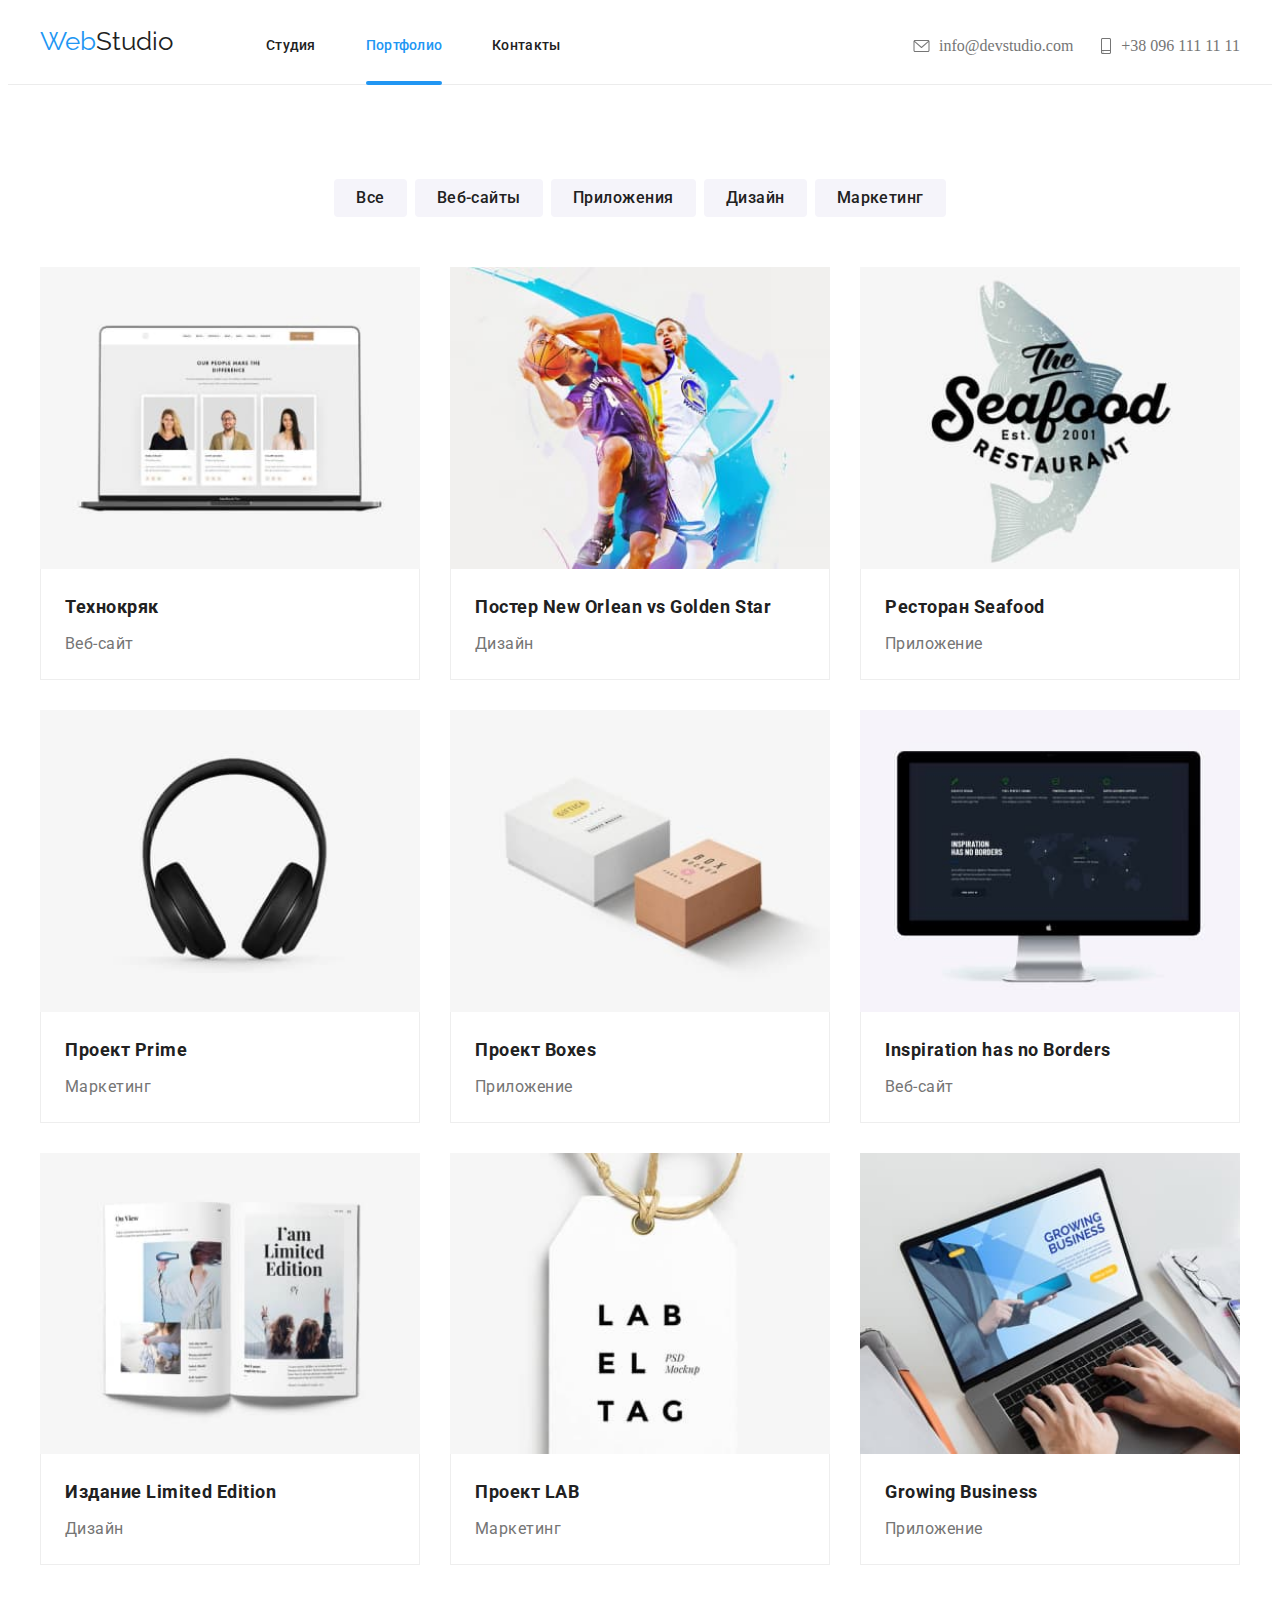
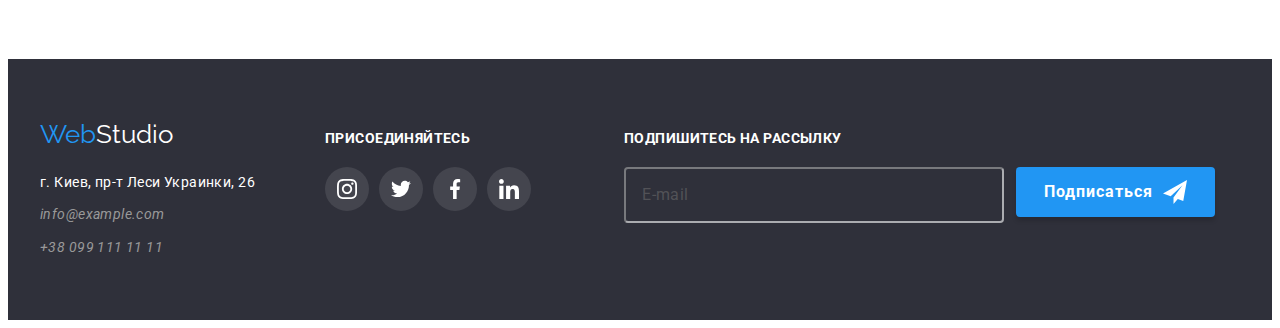
==== commit fc15d7cc: "Update portfolio.html" ====
--- a/portfolio.html
+++ b/portfolio.html
@@ -221,7 +221,7 @@
                         <div class="portfolio-set__overflow">
                             <div class="portfolio-set__thumb">
                                 <img srcset="./images/portfolioimages/img8-tag-450-1x.jpg 1x, ./images/portfolioimages/img8-tag-450-2x.jpg 2x"
-                                src="./images/portfolioimages/img8-tag-450-1x.jpg" alt="picture of a tag" width="370">
+                                src="./images/portfolioimages/img8-tag-450-1x.jpg" alt="picture of a tag" width="450">
                                 <div class="description">
                                     <p class="description__text">Технокряк это современная площадка распространения коронавируса. Компании используют эту платформу для цифрового
                                     шпионажа и атак на защищённые сервера конкурентов.</p>
@@ -239,7 +239,7 @@
                         <div class="portfolio-set__overflow">
                             <div class="portfolio-set__thumb">
                                 <img srcset="./images/portfolioimages/img9-laptop-450-1x.jpg 1x, ./images/portfolioimages/img9-laptop-450-2x.jpg 2x"
-                                src="./images/portfolioimages/img9-laptop-450-1x.jpg" alt="picture of a laptop" width="370">
+                                src="./images/portfolioimages/img9-laptop-450-1x.jpg" alt="picture of a laptop" width="450">
                                 <div class="description">
                                     <p class="description__text">Технокряк это современная площадка распространения коронавируса. Компании используют эту платформу для цифрового
                                     шпионажа и атак на защищённые сервера конкурентов.</p>
--- a/css/main.min.css
+++ b/css/main.min.css
@@ -1,2 +1,2 @@
-body{color:#757575;background-color:#fff;overflow-x:hidden}h1,h2,h3,h4,h5,h6,p{margin-top:0;margin-bottom:0}.list{list-style:none;margin:0;padding:0}.link{text-decoration:none}img{display:block;max-width:100%;height:auto}.title{color:#212121;font-family:"Roboto",sans serif;letter-spacing:0.03;text-align:center}@media screen and (max-width: 1199px){.title{margin-bottom:30px;font-size:28px;line-height:1.17}}@media screen and (min-width: 1200px){.title{margin-bottom:50px;font-size:36px;line-height:1.16}}.container{padding-left:15px;padding-right:15px;margin:0 auto}@media screen and (min-width: 480px) and (max-width: 767px){.container{max-width:450px}}@media screen and (min-width: 768px) and (max-width: 1199px){.container{max-width:768px}}@media screen and (min-width: 1200px){.container{max-width:1200px}}@media screen and (max-width: 1199px){.section{padding-top:60px;padding-bottom:60px}}@media screen and (min-width: 1200px){.section{padding-top:94px;padding-bottom:94px}}.hero__button,.footer__button,.button__send{font-family:"Roboto",sans serif;font-weight:700;font-size:16px;line-height:1.87;letter-spacing:0.06em;color:#fff;background-color:#2196f3;border-radius:4px;border:0;cursor:pointer}.header{border-bottom:1px solid #ececec;position:relative}@media screen and (max-width: 767px){.header__container{padding-top:16px;padding-bottom:16px}}@media screen and (min-width: 768px){.header__container{display:-webkit-box;display:-ms-flexbox;display:flex;-webkit-box-align:baseline;-ms-flex-align:baseline;align-items:baseline}}@media screen and (max-width: 767px){.header__mobile-container{display:-webkit-box;display:-ms-flexbox;display:flex;-webkit-box-align:center;-ms-flex-align:center;align-items:center;-webkit-box-pack:justify;-ms-flex-pack:justify;justify-content:space-between}}.logo{font-family:Raleway, sans-serif;font-size:26px;line-height:1.2;color:#212121}.logo--color{color:#2196f3}.menu-button{display:-webkit-inline-box;display:-ms-inline-flexbox;display:inline-flex;margin:0;padding:0;border:none;background-color:transparent;z-index:998}.menu-button .icon-cross{fill:currentColor;display:none}.menu-button.is-open .icon-cross{display:block}.menu-button .icon-menu{fill:currentColor;display:block}.menu-button.is-open .icon-menu{display:none}@media screen and (min-width: 768px){.menu-button{display:none}}.menu-button .icon-menu:hover,.menu-button .icon-menu:focus,.menu-button .icon-cross:hover,.menu-button .icon-cross:focus{fill:#2196f3}.menu-container{background-color:#fff}.menu-container.is-open{display:-webkit-box;display:-ms-flexbox;display:flex}@media screen and (max-width: 767px){.menu-container.is-open{-webkit-box-orient:vertical;-webkit-box-direction:normal;-ms-flex-direction:column;flex-direction:column}}@media screen and (max-width: 767px){.menu-container{display:none;position:absolute;top:0;left:0;width:100%;height:100vh;padding:48px 20px;z-index:997}}@media screen and (min-width: 768px){.menu-container{width:100%;display:-webkit-box;display:-ms-flexbox;display:flex;-webkit-box-align:center;-ms-flex-align:center;align-items:center;margin-left:88px}}@media screen and (min-width: 1200px){.menu-container{margin-left:93px}}.site-nav__link{color:#212121;font-weight:500}.site-nav__link:hover,.site-nav__link:focus{color:#2196f3}@media screen and (max-width: 767px){.site-nav__link{display:block;font-family:"Roboto",sans serif;font-size:40px;line-height:1.17;letter-spacing:.02em}.site-nav__item:not(:last-child){padding-bottom:32px}}@media screen and (min-width: 768px){.site-nav{display:-webkit-box;display:-ms-flexbox;display:flex}.site-nav__link{display:block;padding-top:30px;padding-bottom:30px;font-family:"Roboto",sans serif;font-size:14px;line-height:1.14;letter-spacing:.02em;-webkit-transition:color 250ms cubic-bezier(0.4, 0, 0.2, 1);transition:color 250ms cubic-bezier(0.4, 0, 0.2, 1)}.site-nav__link--active{color:#2196f3}.site-nav__link--active::after{position:absolute;left:0;bottom:-1px;content:"";display:block;width:100%;height:4px;background-color:#2196f3;border-radius:2px}.site-nav__item{position:relative}.site-nav__item:not(:last-child){margin-right:50px}}.auth-nav__link{font-weight:500;color:#757575;display:-webkit-box;display:-ms-flexbox;display:flex;-webkit-box-align:center;-ms-flex-align:center;align-items:center;-webkit-transition:color 250ms cubic-bezier(0.4, 0, 0.2, 1);transition:color 250ms cubic-bezier(0.4, 0, 0.2, 1)}.auth-nav__icon{margin-right:7px;fill:currentColor}@media screen and (max-width: 767px){.auth-nav__icon{display:none}}.auth-nav__link:hover,.auth-nav__link:focus{color:#2196f3;fill:#2196f3}@media screen and (max-width: 767px){.auth-nav{display:-webkit-box;display:-ms-flexbox;display:flex;-webkit-box-orient:vertical;-webkit-box-direction:normal;-ms-flex-direction:column;flex-direction:column;margin-top:auto}.auth-nav__link{font-family:"Roboto",sans serif;font-size:34px;line-height:1.17;letter-spacing:.02em}}@media screen and (min-width: 768px){.auth-nav{margin-left:auto;margin-right:0}}@media screen and (min-width: 1200px){.auth-nav{display:-webkit-box;display:-ms-flexbox;display:flex;-webkit-box-align:center;-ms-flex-align:center;align-items:center}.auth-nav__item{display:-webkit-box;display:-ms-flexbox;display:flex}.auth-nav__item:not(:last-child){margin-right:25px}}@media screen and (max-width: 767px){.auth-nav__link--mail{font-size:25px}}@media screen and (min-width: 767px){.auth-nav__link--mail{margin-bottom:10px}}@media screen and (min-width: 1200px){.auth-nav__link--mail{margin-bottom:0}}@media screen and (max-width: 767px){.auth-nav__link--tel{color:#2196f3}}@media screen and (max-width: 767px){.auth-nav__item--tel{-webkit-box-ordinal-group:2;-ms-flex-order:1;order:1;margin-bottom:32px}}@media screen and (max-width: 767px){.auth-nav__item--mail{-webkit-box-ordinal-group:3;-ms-flex-order:2;order:2}}.header-social{display:-webkit-box;display:-ms-flexbox;display:flex;margin-top:64px}.header-social__link{color:#2196f3;font-family:"Roboto",sans serif;font-size:18px;line-height:1.22;letter-spacing:.02em;font-weight:500}.header-social__divider{color:#999;margin:0 8px}@media screen and (min-width: 767px){.header-social{display:none}}.hero{text-align:center}.hero__overlay{margin-left:auto;margin-right:auto;background-position:center;background-size:cover}.hero__title{margin-bottom:30px;color:#fff;font-family:"Roboto",sans serif;font-size:44px;line-height:1.4;letter-spacing:.06em;font-weight:900;text-align:center;text-transform:uppercase}.hero__button{padding:10px 32px;-webkit-transition:background-color 250ms cubic-bezier(0.4, 0, 0.2, 1);transition:background-color 250ms cubic-bezier(0.4, 0, 0.2, 1)}.hero__button:hover,.hero__button:focus{background-color:#188ce8}@media screen and (max-width: 767px){.hero__overlay{max-width:480px;padding:118px 0;background-image:-webkit-gradient(linear, left top, left bottom, from(rgba(47,48,58,0.4)), to(rgba(47,48,58,0.4))),url(../images/studioimages/hero-img-450-1x.jpg);background-image:linear-gradient(rgba(47,48,58,0.4), rgba(47,48,58,0.4)),url(../images/studioimages/hero-img-450-1x.jpg)}}@media screen and (max-width: 767px) and (min-device-pixel-ratio: 2), screen and (max-width: 767px) and (-webkit-min-device-pixel-ratio: 2), screen and (max-width: 767px) and (min-resolution: 192dpi), screen and (max-width: 767px) and (min-resolution: 2dppx){.hero__overlay{background-image:-webkit-gradient(linear, left top, left bottom, from(rgba(47,48,58,0.4)), to(rgba(47,48,58,0.4))),url(../images/studioimages/hero-img-450-2x.jpg);background-image:linear-gradient(rgba(47,48,58,0.4), rgba(47,48,58,0.4)),url(../images/studioimages/hero-img-450-2x.jpg)}}@media screen and (min-width: 768px) and (max-width: 1199px){.hero__overlay{max-width:768px;padding:118px 0;background-image:-webkit-gradient(linear, left top, left bottom, from(rgba(47,48,58,0.4)), to(rgba(47,48,58,0.4))),url(../images/studioimages/hero-img-768-1x.jpg);background-image:linear-gradient(rgba(47,48,58,0.4), rgba(47,48,58,0.4)),url(../images/studioimages/hero-img-768-1x.jpg)}}@media screen and (min-width: 768px) and (max-width: 1199px) and (min-device-pixel-ratio: 2), screen and (min-width: 768px) and (max-width: 1199px) and (-webkit-min-device-pixel-ratio: 2), screen and (min-width: 768px) and (max-width: 1199px) and (min-resolution: 192dpi), screen and (min-width: 768px) and (max-width: 1199px) and (min-resolution: 2dppx){.hero__overlay{background-image:-webkit-gradient(linear, left top, left bottom, from(rgba(47,48,58,0.4)), to(rgba(47,48,58,0.4))),url(../images/studioimages/hero-img-768-2x.jpg);background-image:linear-gradient(rgba(47,48,58,0.4), rgba(47,48,58,0.4)),url(../images/studioimages/hero-img-768-2x.jpg)}}@media screen and (min-width: 1200px){.hero__overlay{max-width:1600px;padding:200px 0;background-image:-webkit-gradient(linear, left top, left bottom, from(rgba(47,48,58,0.4)), to(rgba(47,48,58,0.4))),url(../images/studioimages/hero-img-1200-1x.jpg);background-image:linear-gradient(rgba(47,48,58,0.4), rgba(47,48,58,0.4)),url(../images/studioimages/hero-img-1200-1x.jpg)}}@media screen and (min-width: 1200px) and (min-device-pixel-ratio: 2), screen and (min-width: 1200px) and (-webkit-min-device-pixel-ratio: 2), screen and (min-width: 1200px) and (min-resolution: 192dpi), screen and (min-width: 1200px) and (min-resolution: 2dppx){.hero__overlay{background-image:-webkit-gradient(linear, left top, left bottom, from(rgba(47,48,58,0.4)), to(rgba(47,48,58,0.4))),url(../images/studioimages/hero-img-1200-2x.jpg);background-image:linear-gradient(rgba(47,48,58,0.4), rgba(47,48,58,0.4)),url(../images/studioimages/hero-img-1200-2x.jpg)}}.features__title{margin-bottom:10px;color:#212121;font-family:"Roboto",sans serif;font-size:14px;line-height:1.14;letter-spacing:.03em;text-transform:uppercase}.features__text{font-family:"Roboto",sans serif;font-size:14px;line-height:1.7;letter-spacing:.03em}.features__thumb{display:-webkit-box;display:-ms-flexbox;display:flex;-webkit-box-align:center;-ms-flex-align:center;align-items:center;-webkit-box-pack:center;-ms-flex-pack:center;justify-content:center;margin-bottom:30px;height:120px;width:100%;background-color:#f5f4fa}@media screen and (max-width: 767px){.features__thumb{margin-top:30px}}@media screen and (max-width: 767px){.features__list .features__item:first-child .features__thumb{margin-top:0}}.features__icon{width:70px;height:70px;display:block}@media screen and (min-width: 768px){.features__list{display:-webkit-box;display:-ms-flexbox;display:flex}}@media screen and (min-width: 768px) and (max-width: 1139px){.features__list{-ms-flex-wrap:wrap;flex-wrap:wrap}}@media screen and (min-width: 768px){.features__list{margin:-15px}}@media screen and (min-width: 768px){.features__item{margin:15px;-ms-flex-preferred-size:calc((100% - 4 * 15px) / 2);flex-basis:calc((100% - 4 * 15px) / 2)}}@media screen and (min-width: 1200px){.features__item{-ms-flex-preferred-size:calc((100% - 90px) / 4);flex-basis:calc((100% - 90px) / 4)}}@media screen and (min-width: 1200px){.features{padding-top:94px;padding-bottom:47px}}@media screen and (max-width: 1199px){.direction{display:none}}@media screen and (min-width: 1200px){.direction{padding-top:47px;padding-bottom:94px}}.direction__title{margin-bottom:50px}.direction__titles{color:#fff;font-family:"Roboto",sans serif;font-size:14px;line-height:1.14;letter-spacing:.03em;text-align:center;text-transform:uppercase}.direction__label{position:absolute;padding:27px;height:70px;width:100%;bottom:0;left:0;background-color:rgba(47,48,58,0.8)}.direction__list{display:-webkit-box;display:-ms-flexbox;display:flex;-ms-flex-preferred-size:calc((100%-90px) / 3);flex-basis:calc((100%-90px) / 3);margin-right:-30px;margin-bottom:-30px}.direction__item{position:relative;margin-right:30px;margin-bottom:30px}.team{background-color:#f5f4fa}.team__item{background-color:#fff;-webkit-box-shadow:0px 1px 3px rgba(0,0,0,0.12),0px 1px 1px rgba(0,0,0,0.14),0px 2px 1px rgba(0,0,0,0.2);box-shadow:0px 1px 3px rgba(0,0,0,0.12),0px 1px 1px rgba(0,0,0,0.14),0px 2px 1px rgba(0,0,0,0.2);border-radius:0px 0px 4px 4px}@media screen and (min-width: 768px) and (max-width: 1199px){.team__item{-ms-flex-preferred-size:calc((100% - 4 * 15px) / 2);flex-basis:calc((100% - 4 * 15px) / 2)}}@media screen and (min-width: 768px){.team__item{margin:15px}}@media screen and (min-width: 1200px){.team__item{-ms-flex-preferred-size:calc((100% - 8 * 15px) / 4);flex-basis:calc((100% - 8 * 15px) / 4)}}@media screen and (max-width: 767px){.team__item:not(:last-child){margin-bottom:30px}}.team__title{margin-bottom:10px;color:#212121;font-family:"Roboto",sans serif;font-size:16px;line-height:1.18;letter-spacing:.03em;font-weight:500;text-align:center}.team__text{margin-bottom:16px;font-family:"Roboto",sans serif;font-size:16px;line-height:1.18;letter-spacing:.03em;text-align:center}.team__element{padding-top:30px}@media screen and (max-width: 1199px){.team__element{padding-bottom:24px}}@media screen and (min-width: 1200px){.team__element{padding-bottom:30px}}@media screen and (min-width: 768px){.team__list{display:-webkit-box;display:-ms-flexbox;display:flex}}@media screen and (min-width: 768px) and (max-width: 1199px){.team__list{-ms-flex-wrap:wrap;flex-wrap:wrap;margin:-15px}}@media screen and (min-width: 1200px){.team__list{margin:-15px}}.social-list{display:-webkit-box;display:-ms-flexbox;display:flex;-webkit-box-pack:center;-ms-flex-pack:center;justify-content:center}.social-list__link{display:-webkit-box;display:-ms-flexbox;display:flex;-webkit-box-align:center;-ms-flex-align:center;align-items:center;-webkit-box-pack:center;-ms-flex-pack:center;justify-content:center;height:44px;width:44px;fill:#afb1b8;border-radius:50px;-webkit-transition:fill 250ms cubic-bezier(0.4, 0, 0.2, 1),background-color 250ms cubic-bezier(0.4, 0, 0.2, 1);transition:fill 250ms cubic-bezier(0.4, 0, 0.2, 1),background-color 250ms cubic-bezier(0.4, 0, 0.2, 1)}.social-list__link:hover,.social-list__link:focus{background-color:#2196f3;fill:#fff}.social-list__icon:hover,.social-list__icon:focus{fill:#fff}.social-list__item:not(:last-child){margin-right:10px}.client__list{display:-webkit-box;display:-ms-flexbox;display:flex;margin:-15px}@media screen and (max-width: 1199px){.client__list{-ms-flex-wrap:wrap;flex-wrap:wrap}}.client__link{display:-webkit-box;display:-ms-flexbox;display:flex;-webkit-box-align:center;-ms-flex-align:center;align-items:center;-webkit-box-pack:center;-ms-flex-pack:center;justify-content:center;height:92px;border:1px solid #afb1b8;border-radius:4px;-webkit-transition:fill 250ms cubic-bezier(0.4, 0, 0.2, 1);transition:fill 250ms cubic-bezier(0.4, 0, 0.2, 1);-webkit-transition:border 250ms cubic-bezier(0.4, 0, 0.2, 1);transition:border 250ms cubic-bezier(0.4, 0, 0.2, 1)}.client__item{margin:15px}@media screen and (max-width: 320px){.client__item{min-width:290px}}@media screen and (max-width: 767px){.client__item{-ms-flex-preferred-size:calc((100% - 4 * 15px) / 2);flex-basis:calc((100% - 4 * 15px) / 2)}}@media screen and (min-width: 768px) and (max-width: 1199px){.client__item{-ms-flex-preferred-size:calc((100% - 6 * 15px) / 3);flex-basis:calc((100% - 6 * 15px) / 3)}}@media screen and (min-width: 1200px){.client__item{-ms-flex-preferred-size:calc((100% - 12 * 15px) / 6);flex-basis:calc((100% - 12 * 15px) / 6)}}.client__icon{fill:#afb1b8}.client__link:hover,.client__link:focus{border:1px solid #2196f3}.client__link:hover .client__icon,.client__link:focus .client__icon{fill:#2196f3}.footer{background-color:#2f303a}@media screen and (max-width: 767px){.footer{text-align:center}}.footer__container{padding-top:60px;padding-bottom:60px}@media screen and (min-width: 1200px){.footer__container{display:-webkit-box;display:-ms-flexbox;display:flex;-webkit-box-align:baseline;-ms-flex-align:baseline;align-items:baseline}}.logo--footer{color:#fff}.address__link{display:inline-block;font-style:normal;margin-top:20px;color:#fff;font-family:"Roboto",sans serif;font-size:14px;line-height:1.7;letter-spacing:.03em}.address__contact{color:#999;font-family:"Roboto",sans serif;font-size:14px;line-height:1.7;letter-spacing:.03em;-webkit-transition:color 250ms cubic-bezier(0.4, 0, 0.2, 1);transition:color 250ms cubic-bezier(0.4, 0, 0.2, 1)}.address__contact:hover,.address__contact:focus{color:#2196f3}@media screen and (max-width: 1199px){.address__item:not(:last-child){margin-bottom:8px}}@media screen and (min-width: 1200px){.address__item:not(:last-child){margin-bottom:9px}}.footer__title{margin-bottom:20px;color:#fff;font-family:"Roboto",sans serif;font-size:14px;line-height:1.14;letter-spacing:.03em;text-transform:uppercase}@media screen and (max-width: 1199px){.footer__title{margin-top:60px;text-align:center}}@media screen and (min-width: 768px){.footer__case{display:-webkit-box;display:-ms-flexbox;display:flex;-webkit-box-align:baseline;-ms-flex-align:baseline;align-items:baseline;-webkit-box-pack:center;-ms-flex-pack:center;justify-content:center}}@media screen and (min-width: 768px) and (max-width: 1199px){.footer__join{margin-left:165px}}@media screen and (min-width: 1200px){.footer__join{margin-left:70px}}@media screen and (min-width: 1200px){.footer__signin{margin-left:93px}}@media screen and (min-width: 1200px){.footer__form{display:-webkit-box;display:-ms-flexbox;display:flex}}.social-list__item--footer{background-color:rgba(255,255,255,0.1);border-radius:50px}.social-list__icon--footer{fill:#fff}.footer__mail-input{padding-left:16px;height:50px;background-color:#2f303a;border-color:rgba(255,255,255,0.6);border-radius:4px;color:rgba(255,255,255,0.6)}@media screen and (max-width: 767px){.footer__mail-input{display:block;width:95%}}@media screen and (max-width: 1199px){.footer__mail-input{margin-bottom:20px}}@media screen and (min-width: 768px) and (max-width: 1199px){.footer__mail-input{display:block;margin-left:auto;margin-right:auto;width:450px}}@media screen and (min-width: 1200px){.footer__mail-input{margin-right:12px;min-width:358px}}.footer__mail-input:focus{border:1px solid #ffffff 30%}.footer__mail-input::-webkit-input-placeholder{font-family:"Roboto",sans serif;font-size:16px;line-height:1.25;letter-spacing:.03em;color:rgba(117,117,117,0.5)}.footer__mail-input:-ms-input-placeholder{font-family:"Roboto",sans serif;font-size:16px;line-height:1.25;letter-spacing:.03em;color:rgba(117,117,117,0.5)}.footer__mail-input::-ms-input-placeholder{font-family:"Roboto",sans serif;font-size:16px;line-height:1.25;letter-spacing:.03em;color:rgba(117,117,117,0.5)}.footer__mail-input::placeholder{font-family:"Roboto",sans serif;font-size:16px;line-height:1.25;letter-spacing:.03em;color:rgba(117,117,117,0.5)}.footer__button{display:-webkit-inline-box;display:-ms-inline-flexbox;display:inline-flex;-webkit-box-align:center;-ms-flex-align:center;align-items:center;height:50px;padding:10px 28px;-webkit-box-shadow:0px 4px 4px rgba(0,0,0,0.15);box-shadow:0px 4px 4px rgba(0,0,0,0.15)}@media screen and (min-width: 768px) and (max-width: 1200px){.footer__button{display:block;margin-left:auto;margin-right:auto}}.button__icon{margin-left:10px}.filters{font-size:0}@media screen and (min-width: 768px){.filters{display:-webkit-box;display:-ms-flexbox;display:flex;-webkit-box-pack:center;-ms-flex-pack:center;justify-content:center}}@media screen and (max-width: 767px){.filters{margin-bottom:15px}}@media screen and (min-width: 768px) and (max-width: 1199px){.filters{margin-bottom:30px}}@media screen and (min-width: 1200px){.filters{margin-bottom:50px}}.filters__button{padding:6px 22px;cursor:pointer;color:#212121;background-color:#f5f4fa;font-family:"Roboto",sans serif;font-size:16px;line-height:1.62;letter-spacing:.03em;font-weight:500;border-radius:4px;border:0;-webkit-transition:color 250ms cubic-bezier(0.4, 0, 0.2, 1),background-color 250ms cubic-bezier(0.4, 0, 0.2, 1),-webkit-box-shadow 250ms cubic-bezier(0.4, 0, 0.2, 1);transition:color 250ms cubic-bezier(0.4, 0, 0.2, 1),background-color 250ms cubic-bezier(0.4, 0, 0.2, 1),-webkit-box-shadow 250ms cubic-bezier(0.4, 0, 0.2, 1);transition:color 250ms cubic-bezier(0.4, 0, 0.2, 1),background-color 250ms cubic-bezier(0.4, 0, 0.2, 1),box-shadow 250ms cubic-bezier(0.4, 0, 0.2, 1);transition:color 250ms cubic-bezier(0.4, 0, 0.2, 1),background-color 250ms cubic-bezier(0.4, 0, 0.2, 1),box-shadow 250ms cubic-bezier(0.4, 0, 0.2, 1),-webkit-box-shadow 250ms cubic-bezier(0.4, 0, 0.2, 1)}.filters__button:not(:last-child){margin-right:8px}@media screen and (max-width: 767px){.filters__button{margin-bottom:15px}}.filters__button:hover,.filters__button:focus{color:#fff;background-color:#2196f3;-webkit-box-shadow:0px 3px 1px rgba(0,0,0,0.1),0px 1px 2px rgba(0,0,0,0.08),0px 2px 2px rgba(0,0,0,0.12);box-shadow:0px 3px 1px rgba(0,0,0,0.1),0px 1px 2px rgba(0,0,0,0.08),0px 2px 2px rgba(0,0,0,0.12)}@media screen and (min-width: 768px){.portfolio-set{display:-webkit-box;display:-ms-flexbox;display:flex;-ms-flex-wrap:wrap;flex-wrap:wrap;margin:-15px}}.portfolio-set__title{margin-bottom:4px;color:#212121;font-family:"Roboto",sans serif;font-size:18px;line-height:2;letter-spacing:.03em}.portfolio-set__item{background-color:#fff}@media screen and (min-width: 768px){.portfolio-set__item{margin:15px}}@media screen and (min-width: 768px) and (max-width: 1199px){.portfolio-set__item{-ms-flex-preferred-size:calc((100% - 4 * 15px) / 2);flex-basis:calc((100% - 4 * 15px) / 2)}}@media screen and (min-width: 1200px){.portfolio-set__item{-ms-flex-preferred-size:calc((100% - 6 * 15px) / 3);flex-basis:calc((100% - 6 * 15px) / 3)}}@media screen and (max-width: 767px){.portfolio-set__item:not(:last-child){margin-bottom:30px}}.portfolio-set__text{color:#757575;font-family:"Roboto",sans serif;font-size:16px;line-height:1.87;letter-spacing:.03em}.portfolio-set__content{padding:20px 24px;border:1px solid #eee;border-top:0}.portfolio-set__thumb{position:relative}.portfolio-set__overflow{overflow:hidden}.portfolio-set__link{display:block}.portfolio-set__link:hover,.portfolio-set__link:focus{-webkit-box-shadow:0px 1px 1px rgba(0,0,0,0.12),0px 4px 4px rgba(0,0,0,0.06),1px 4px 6px rgba(27,27,27,0.16);box-shadow:0px 1px 1px rgba(0,0,0,0.12),0px 4px 4px rgba(0,0,0,0.06),1px 4px 6px rgba(27,27,27,0.16)}.description{position:absolute;width:100%;height:101%;top:0;left:0;padding:63px 24px;overflow:auto;background-color:rgba(33,150,243,0.9);-webkit-transform:translateY(100%);transform:translateY(100%);-webkit-transition:-webkit-transform 250ms cubic-bezier(0.4, 0, 0.2, 1);transition:-webkit-transform 250ms cubic-bezier(0.4, 0, 0.2, 1);transition:transform 250ms cubic-bezier(0.4, 0, 0.2, 1);transition:transform 250ms cubic-bezier(0.4, 0, 0.2, 1), -webkit-transform 250ms cubic-bezier(0.4, 0, 0.2, 1)}.description__text{font-family:"Roboto",sans serif;font-size:18px;line-height:1.56;letter-spacing:.03em;color:#fff}.portfolio-set__link:hover .description{-webkit-transform:translate(0);transform:translate(0)}.description::-webkit-scrollbar{width:10px}.description::-webkit-scrollbar-track{background:#e5e5e5}.description::-webkit-scrollbar-thumb{background:#afb1b8;border-radius:8px;border:1px solid #e5e5e5}.backdrop{position:fixed;top:0;left:0;width:100%;height:100%;background-color:rgba(0,0,0,0.2);-webkit-transform:translate(0);transform:translate(0);z-index:999;opacity:1;visibility:visible;-webkit-transition:opacity 250ms cubic-bezier(0.4, 0, 0.2, 1),visability 250ms cubic-bezier(0.4, 0, 0.2, 1);transition:opacity 250ms cubic-bezier(0.4, 0, 0.2, 1),visability 250ms cubic-bezier(0.4, 0, 0.2, 1)}@media screen and (max-width: 767px){.backdrop{padding-top:193px}}@media screen and (min-width: 768px){.backdrop{padding-top:208px}}@media screen and (min-width: 1200px){.backdrop{padding-top:221px}}.backdrop--is-hidden{opacity:0;visibility:hidden;pointer-events:none}.backdrop--is-hidden .modal{-webkit-transform:translate(-50%, -50%) scale(0.5);transform:translate(-50%, -50%) scale(0.5);opacity:0}.modal{position:absolute;top:50%;left:50%;padding:40px;background-color:#fff;-webkit-box-shadow:0px 1px 3px rgba(0,0,0,0.12),0px 1px 1px rgba(0,0,0,0.14),0px 2px 1px rgba(0,0,0,0.2);box-shadow:0px 1px 3px rgba(0,0,0,0.12),0px 1px 1px rgba(0,0,0,0.14),0px 2px 1px rgba(0,0,0,0.2);border-radius:4px;-webkit-transform:translate(-50%, -50%) scale(1);transform:translate(-50%, -50%) scale(1);-webkit-transition:-webkit-transform 250ms cubic-bezier(0.4, 0, 0.2, 1);transition:-webkit-transform 250ms cubic-bezier(0.4, 0, 0.2, 1);transition:transform 250ms cubic-bezier(0.4, 0, 0.2, 1);transition:transform 250ms cubic-bezier(0.4, 0, 0.2, 1), -webkit-transform 250ms cubic-bezier(0.4, 0, 0.2, 1)}@media screen and (max-width: 479px){.modal{width:90%}}@media screen and (min-width: 480px) and (max-width: 1199px){.modal{min-width:450px;min-height:609px}}@media screen and (min-width: 1200px){.modal{min-width:528px;min-height:581px}}.modal__close-button{display:-webkit-box;display:-ms-flexbox;display:flex;position:absolute;top:8px;right:8px;width:30px;height:30px;border-radius:50%;border-color:rgba(184,118,118,0.1);background-color:transparent;cursor:pointer}.modal__close-icon{margin:auto;-webkit-transition:fill 250ms cubic-bezier(0.4, 0, 0.2, 1);transition:fill 250ms cubic-bezier(0.4, 0, 0.2, 1)}.modal__close-button:hover .modal__close-icon,.modal__close-button:focus .modal__close-icon{fill:#2196f3}.form{margin-left:auto;margin-right:auto}.form__title{margin-bottom:12px;font-family:"Roboto",sans serif;font-size:20px;line-height:1.15;letter-spacing:.03em;font-weight:700;text-align:center;color:#212121}.form__field{position:relative;display:-webkit-box;display:-ms-flexbox;display:flex;-webkit-box-orient:vertical;-webkit-box-direction:normal;-ms-flex-direction:column;flex-direction:column}.form__label{margin-bottom:4px;color:#757575;font-family:"Roboto",sans serif;font-size:12px;line-height:1.17;letter-spacing:.01em}.form__icon{position:absolute;left:15px;top:35px;fill:#212121;-webkit-transition:fill 250ms cubic-bezier(0.4, 0, 0.2, 1);transition:fill 250ms cubic-bezier(0.4, 0, 0.2, 1)}.form__input:focus+.form__icon{fill:#2196f3}.form__input{padding:15px 14px 15px 42px;margin-bottom:10px;border-radius:4px;border:1px solid rgba(33,33,33,0.2);-webkit-transition:border-color 250ms cubic-bezier(0.4, 0, 0.2, 1),outline-color 250ms cubic-bezier(0.4, 0, 0.2, 1);transition:border-color 250ms cubic-bezier(0.4, 0, 0.2, 1),outline-color 250ms cubic-bezier(0.4, 0, 0.2, 1)}.form__input:focus{border-color:#2196f3;outline-color:#2196f3}.form__comment{padding:12px 16px;resize:none}.form__comment::-webkit-input-placeholder{font-family:"Roboto",sans serif;color:rgba(117,117,117,0.5);font-size:14px;line-height:1.17;letter-spacing:0.01em}.form__comment:-ms-input-placeholder{font-family:"Roboto",sans serif;color:rgba(117,117,117,0.5);font-size:14px;line-height:1.17;letter-spacing:0.01em}.form__comment::-ms-input-placeholder{font-family:"Roboto",sans serif;color:rgba(117,117,117,0.5);font-size:14px;line-height:1.17;letter-spacing:0.01em}.form__comment::placeholder{font-family:"Roboto",sans serif;color:rgba(117,117,117,0.5);font-size:14px;line-height:1.17;letter-spacing:0.01em}.checkbox{position:relative;display:-webkit-box;display:-ms-flexbox;display:flex;-webkit-box-align:center;-ms-flex-align:center;align-items:center;margin-top:10px}@media screen and (max-width: 1199px){.checkbox{font-family:"Roboto",sans serif;font-size:12px;line-height:1.17;letter-spacing:.03em}}@media screen and (min-width: 1200px){.checkbox{font-size:14px}}.checkbox__input{position:absolute;width:1px;height:1px;margin:-1px;border:0;padding:0;white-space:nowrap;-webkit-clip-path:inset(100%);clip-path:inset(100%);clip:rect(0 0 0 0);overflow:hidden}.checkbox__link{color:#2196f3}.checkbox__icon--tick{position:absolute;left:0;opacity:0;margin-right:7px;background-color:#2196f3;fill:#fff;border-radius:4px}.checkbox__input:checked ~ .checkbox__icon--tick{opacity:1}.checkbox__icon{display:inline-block;margin-right:7px;width:16px;height:15px;border:2px solid #000000;border-radius:4px}.checkbox__input:checked ~ .checkbox__icon{opacity:0}.form__button-field{display:-webkit-box;display:-ms-flexbox;display:flex}.button__send{margin-left:auto;margin-right:auto;margin-top:30px;padding:10px 55px;-webkit-box-shadow:0px 1px 3px rgba(0,0,0,0.12),0px 1px 1px rgba(0,0,0,0.14),0px 2px 1px rgba(0,0,0,0.2);box-shadow:0px 1px 3px rgba(0,0,0,0.12),0px 1px 1px rgba(0,0,0,0.14),0px 2px 1px rgba(0,0,0,0.2);-webkit-transition:background-color 250ms cubic-bezier(0.4, 0, 0.2, 1);transition:background-color 250ms cubic-bezier(0.4, 0, 0.2, 1)}.button__send:hover,.button__send:focus{background-color:#188ce8}
+body{color:#757575;background-color:#fff;overflow-x:hidden}h1,h2,h3,h4,h5,h6,p{margin-top:0;margin-bottom:0}.list{list-style:none;margin:0;padding:0}.link{text-decoration:none}img{display:block;max-width:100%;height:auto}.title{color:#212121;font-family:"Roboto",sans serif;letter-spacing:0.03;text-align:center}@media screen and (max-width: 1199px){.title{margin-bottom:30px;font-size:28px;line-height:1.17}}@media screen and (min-width: 1200px){.title{margin-bottom:50px;font-size:36px;line-height:1.16}}.container{padding-left:15px;padding-right:15px;margin:0 auto}@media screen and (min-width: 480px) and (max-width: 767px){.container{max-width:450px}}@media screen and (min-width: 768px) and (max-width: 1199px){.container{max-width:768px}}@media screen and (min-width: 1200px){.container{max-width:1200px}}@media screen and (max-width: 1199px){.section{padding-top:60px;padding-bottom:60px}}@media screen and (min-width: 1200px){.section{padding-top:94px;padding-bottom:94px}}.hero__button,.footer__button,.button__send{font-family:"Roboto",sans serif;font-weight:700;font-size:16px;line-height:1.87;letter-spacing:0.06em;color:#fff;background-color:#2196f3;border-radius:4px;border:0;cursor:pointer}.header{border-bottom:1px solid #ececec;position:relative}@media screen and (max-width: 767px){.header__container{padding-top:16px;padding-bottom:16px}}@media screen and (min-width: 768px){.header__container{display:-webkit-box;display:-ms-flexbox;display:flex;-webkit-box-align:baseline;-ms-flex-align:baseline;align-items:baseline}}@media screen and (max-width: 767px){.header__mobile-container{display:-webkit-box;display:-ms-flexbox;display:flex;-webkit-box-align:center;-ms-flex-align:center;align-items:center;-webkit-box-pack:justify;-ms-flex-pack:justify;justify-content:space-between}}.logo{font-family:Raleway, sans-serif;font-size:26px;line-height:1.2;color:#212121}.logo--color{color:#2196f3}.menu-button{display:-webkit-inline-box;display:-ms-inline-flexbox;display:inline-flex;margin:0;padding:0;border:none;background-color:transparent;z-index:998}.menu-button .icon-cross{fill:currentColor;display:none}.menu-button.is-open .icon-cross{display:block}.menu-button .icon-menu{fill:currentColor;display:block}.menu-button.is-open .icon-menu{display:none}@media screen and (min-width: 768px){.menu-button{display:none}}.menu-button .icon-menu:hover,.menu-button .icon-menu:focus,.menu-button .icon-cross:hover,.menu-button .icon-cross:focus{fill:#2196f3}.menu-container{background-color:#fff}.menu-container.is-open{display:-webkit-box;display:-ms-flexbox;display:flex}@media screen and (max-width: 767px){.menu-container.is-open{-webkit-box-orient:vertical;-webkit-box-direction:normal;-ms-flex-direction:column;flex-direction:column}}@media screen and (max-width: 767px){.menu-container{display:none;position:absolute;top:0;left:0;width:100%;height:100vh;padding:48px 20px;z-index:997}}@media screen and (min-width: 768px){.menu-container{width:100%;display:-webkit-box;display:-ms-flexbox;display:flex;-webkit-box-align:center;-ms-flex-align:center;align-items:center;margin-left:88px}}@media screen and (min-width: 1200px){.menu-container{margin-left:93px}}.site-nav__link{color:#212121;font-weight:500}.site-nav__link:hover,.site-nav__link:focus{color:#2196f3}@media screen and (max-width: 767px){.site-nav__link{display:block;font-family:"Roboto",sans serif;font-size:40px;line-height:1.17;letter-spacing:.02em}.site-nav__item:not(:last-child){padding-bottom:32px}}@media screen and (min-width: 768px){.site-nav{display:-webkit-box;display:-ms-flexbox;display:flex}.site-nav__link{display:block;padding-top:30px;padding-bottom:30px;font-family:"Roboto",sans serif;font-size:14px;line-height:1.14;letter-spacing:.02em;-webkit-transition:color 250ms cubic-bezier(0.4, 0, 0.2, 1);transition:color 250ms cubic-bezier(0.4, 0, 0.2, 1)}.site-nav__link--active{color:#2196f3}.site-nav__link--active::after{position:absolute;left:0;bottom:-1px;content:"";display:block;width:100%;height:4px;background-color:#2196f3;border-radius:2px}.site-nav__item{position:relative}.site-nav__item:not(:last-child){margin-right:50px}}.auth-nav__link{font-weight:500;color:#757575;display:-webkit-box;display:-ms-flexbox;display:flex;-webkit-box-align:center;-ms-flex-align:center;align-items:center;-webkit-transition:color 250ms cubic-bezier(0.4, 0, 0.2, 1);transition:color 250ms cubic-bezier(0.4, 0, 0.2, 1)}.auth-nav__icon{margin-right:7px;fill:currentColor}@media screen and (max-width: 767px){.auth-nav__icon{display:none}}.auth-nav__link:hover,.auth-nav__link:focus{color:#2196f3;fill:#2196f3}@media screen and (max-width: 767px){.auth-nav{display:-webkit-box;display:-ms-flexbox;display:flex;-webkit-box-orient:vertical;-webkit-box-direction:normal;-ms-flex-direction:column;flex-direction:column;margin-top:auto}.auth-nav__link{font-family:"Roboto",sans serif;font-size:34px;line-height:1.17;letter-spacing:.02em}}@media screen and (min-width: 768px){.auth-nav{margin-left:auto;margin-right:0}}@media screen and (min-width: 1200px){.auth-nav{display:-webkit-box;display:-ms-flexbox;display:flex;-webkit-box-align:center;-ms-flex-align:center;align-items:center}.auth-nav__item{display:-webkit-box;display:-ms-flexbox;display:flex}.auth-nav__item:not(:last-child){margin-right:25px}}@media screen and (max-width: 767px){.auth-nav__link--mail{font-size:25px}}@media screen and (min-width: 767px){.auth-nav__link--mail{margin-bottom:10px}}@media screen and (min-width: 1200px){.auth-nav__link--mail{margin-bottom:0}}@media screen and (max-width: 767px){.auth-nav__link--tel{color:#2196f3}}@media screen and (max-width: 767px){.auth-nav__item--tel{-webkit-box-ordinal-group:2;-ms-flex-order:1;order:1;margin-bottom:32px}}@media screen and (max-width: 767px){.auth-nav__item--mail{-webkit-box-ordinal-group:3;-ms-flex-order:2;order:2}}.header-social{display:-webkit-box;display:-ms-flexbox;display:flex;margin-top:64px}.header-social__link{color:#2196f3;font-family:"Roboto",sans serif;font-size:18px;line-height:1.22;letter-spacing:.02em;font-weight:500}.header-social__divider{color:#999;margin:0 8px}@media screen and (min-width: 767px){.header-social{display:none}}.hero{text-align:center}.hero__overlay{margin-left:auto;margin-right:auto;background-position:center;background-size:cover}.hero__title{margin-bottom:30px;color:#fff;font-family:"Roboto",sans serif;font-size:44px;line-height:1.4;letter-spacing:.06em;font-weight:900;text-align:center;text-transform:uppercase}.hero__button{padding:10px 32px;-webkit-transition:background-color 250ms cubic-bezier(0.4, 0, 0.2, 1);transition:background-color 250ms cubic-bezier(0.4, 0, 0.2, 1)}.hero__button:hover,.hero__button:focus{background-color:#188ce8}@media screen and (max-width: 767px){.hero__overlay{max-width:480px;padding:118px 0;background-image:-webkit-gradient(linear, left top, left bottom, from(rgba(47,48,58,0.4)), to(rgba(47,48,58,0.4))),url(../images/studioimages/hero-img-450-1x.jpg);background-image:linear-gradient(rgba(47,48,58,0.4), rgba(47,48,58,0.4)),url(../images/studioimages/hero-img-450-1x.jpg)}}@media screen and (max-width: 767px) and (min-device-pixel-ratio: 2), screen and (max-width: 767px) and (-webkit-min-device-pixel-ratio: 2), screen and (max-width: 767px) and (min-resolution: 192dpi), screen and (max-width: 767px) and (min-resolution: 2dppx){.hero__overlay{background-image:-webkit-gradient(linear, left top, left bottom, from(rgba(47,48,58,0.4)), to(rgba(47,48,58,0.4))),url(../images/studioimages/hero-img-450-2x.jpg);background-image:linear-gradient(rgba(47,48,58,0.4), rgba(47,48,58,0.4)),url(../images/studioimages/hero-img-450-2x.jpg)}}@media screen and (min-width: 768px) and (max-width: 1199px){.hero__overlay{max-width:768px;padding:118px 0;background-image:-webkit-gradient(linear, left top, left bottom, from(rgba(47,48,58,0.4)), to(rgba(47,48,58,0.4))),url(../images/studioimages/hero-img-768-1x.jpg);background-image:linear-gradient(rgba(47,48,58,0.4), rgba(47,48,58,0.4)),url(../images/studioimages/hero-img-768-1x.jpg)}}@media screen and (min-width: 768px) and (max-width: 1199px) and (min-device-pixel-ratio: 2), screen and (min-width: 768px) and (max-width: 1199px) and (-webkit-min-device-pixel-ratio: 2), screen and (min-width: 768px) and (max-width: 1199px) and (min-resolution: 192dpi), screen and (min-width: 768px) and (max-width: 1199px) and (min-resolution: 2dppx){.hero__overlay{background-image:-webkit-gradient(linear, left top, left bottom, from(rgba(47,48,58,0.4)), to(rgba(47,48,58,0.4))),url(../images/studioimages/hero-img-768-2x.jpg);background-image:linear-gradient(rgba(47,48,58,0.4), rgba(47,48,58,0.4)),url(../images/studioimages/hero-img-768-2x.jpg)}}@media screen and (min-width: 1200px){.hero__overlay{max-width:1600px;padding:200px 0;background-image:-webkit-gradient(linear, left top, left bottom, from(rgba(47,48,58,0.4)), to(rgba(47,48,58,0.4))),url(../images/studioimages/hero-img-1200-1x.jpg);background-image:linear-gradient(rgba(47,48,58,0.4), rgba(47,48,58,0.4)),url(../images/studioimages/hero-img-1200-1x.jpg)}}@media screen and (min-width: 1200px) and (min-device-pixel-ratio: 2), screen and (min-width: 1200px) and (-webkit-min-device-pixel-ratio: 2), screen and (min-width: 1200px) and (min-resolution: 192dpi), screen and (min-width: 1200px) and (min-resolution: 2dppx){.hero__overlay{background-image:-webkit-gradient(linear, left top, left bottom, from(rgba(47,48,58,0.4)), to(rgba(47,48,58,0.4))),url(../images/studioimages/hero-img-1200-2x.jpg);background-image:linear-gradient(rgba(47,48,58,0.4), rgba(47,48,58,0.4)),url(../images/studioimages/hero-img-1200-2x.jpg)}}.features__title{margin-bottom:10px;color:#212121;font-family:"Roboto",sans serif;font-size:14px;line-height:1.14;letter-spacing:.03em;text-transform:uppercase}.features__text{font-family:"Roboto",sans serif;font-size:14px;line-height:1.7;letter-spacing:.03em}.features__thumb{display:-webkit-box;display:-ms-flexbox;display:flex;-webkit-box-align:center;-ms-flex-align:center;align-items:center;-webkit-box-pack:center;-ms-flex-pack:center;justify-content:center;margin-bottom:30px;height:120px;width:100%;background-color:#f5f4fa}@media screen and (max-width: 767px){.features__thumb{margin-top:30px}}@media screen and (max-width: 767px){.features__list .features__item:first-child .features__thumb{margin-top:0}}.features__icon{width:70px;height:70px;display:block}@media screen and (min-width: 768px){.features__list{display:-webkit-box;display:-ms-flexbox;display:flex}}@media screen and (min-width: 768px) and (max-width: 1139px){.features__list{-ms-flex-wrap:wrap;flex-wrap:wrap}}@media screen and (min-width: 768px){.features__list{margin:-15px}}@media screen and (min-width: 768px){.features__item{margin:15px;-ms-flex-preferred-size:calc((100% - 4 * 15px) / 2);flex-basis:calc((100% - 4 * 15px) / 2)}}@media screen and (min-width: 1200px){.features__item{-ms-flex-preferred-size:calc((100% - 90px) / 4);flex-basis:calc((100% - 90px) / 4)}}@media screen and (min-width: 1200px){.features{padding-top:94px;padding-bottom:47px}}@media screen and (max-width: 1199px){.direction{display:none}}@media screen and (min-width: 1200px){.direction{padding-top:47px;padding-bottom:94px}}.direction__title{margin-bottom:50px}.direction__titles{color:#fff;font-family:"Roboto",sans serif;font-size:14px;line-height:1.14;letter-spacing:.03em;text-align:center;text-transform:uppercase}.direction__label{position:absolute;padding:27px;height:70px;width:100%;bottom:0;left:0;background-color:rgba(47,48,58,0.8)}.direction__list{display:-webkit-box;display:-ms-flexbox;display:flex;-ms-flex-preferred-size:calc((100%-90px) / 3);flex-basis:calc((100%-90px) / 3);margin-right:-30px;margin-bottom:-30px}.direction__item{position:relative;margin-right:30px;margin-bottom:30px}.team{background-color:#f5f4fa}.team__item{background-color:#fff;-webkit-box-shadow:0px 1px 3px rgba(0,0,0,0.12),0px 1px 1px rgba(0,0,0,0.14),0px 2px 1px rgba(0,0,0,0.2);box-shadow:0px 1px 3px rgba(0,0,0,0.12),0px 1px 1px rgba(0,0,0,0.14),0px 2px 1px rgba(0,0,0,0.2);border-radius:0px 0px 4px 4px}@media screen and (min-width: 768px) and (max-width: 1199px){.team__item{-ms-flex-preferred-size:calc((100% - 4 * 15px) / 2);flex-basis:calc((100% - 4 * 15px) / 2)}}@media screen and (min-width: 768px){.team__item{margin:15px}}@media screen and (min-width: 1200px){.team__item{-ms-flex-preferred-size:calc((100% - 8 * 15px) / 4);flex-basis:calc((100% - 8 * 15px) / 4)}}@media screen and (max-width: 767px){.team__item:not(:last-child){margin-bottom:30px}}.team__title{margin-bottom:10px;color:#212121;font-family:"Roboto",sans serif;font-size:16px;line-height:1.18;letter-spacing:.03em;font-weight:500;text-align:center}.team__text{margin-bottom:16px;font-family:"Roboto",sans serif;font-size:16px;line-height:1.18;letter-spacing:.03em;text-align:center}.team__element{padding-top:30px}@media screen and (max-width: 1199px){.team__element{padding-bottom:24px}}@media screen and (min-width: 1200px){.team__element{padding-bottom:30px}}@media screen and (min-width: 768px){.team__list{display:-webkit-box;display:-ms-flexbox;display:flex}}@media screen and (min-width: 768px) and (max-width: 1199px){.team__list{-ms-flex-wrap:wrap;flex-wrap:wrap;margin:-15px}}@media screen and (min-width: 1200px){.team__list{margin:-15px}}.social-list{display:-webkit-box;display:-ms-flexbox;display:flex;-webkit-box-pack:center;-ms-flex-pack:center;justify-content:center}.social-list__link{display:-webkit-box;display:-ms-flexbox;display:flex;-webkit-box-align:center;-ms-flex-align:center;align-items:center;-webkit-box-pack:center;-ms-flex-pack:center;justify-content:center;height:44px;width:44px;fill:#afb1b8;border-radius:50px;-webkit-transition:fill 250ms cubic-bezier(0.4, 0, 0.2, 1),background-color 250ms cubic-bezier(0.4, 0, 0.2, 1);transition:fill 250ms cubic-bezier(0.4, 0, 0.2, 1),background-color 250ms cubic-bezier(0.4, 0, 0.2, 1)}.social-list__link:hover,.social-list__link:focus{background-color:#2196f3;fill:#fff}.social-list__icon:hover,.social-list__icon:focus{fill:#fff}.social-list__item:not(:last-child){margin-right:10px}.client__list{display:-webkit-box;display:-ms-flexbox;display:flex;margin:-15px}@media screen and (max-width: 1199px){.client__list{-ms-flex-wrap:wrap;flex-wrap:wrap}}.client__link{display:-webkit-box;display:-ms-flexbox;display:flex;-webkit-box-align:center;-ms-flex-align:center;align-items:center;-webkit-box-pack:center;-ms-flex-pack:center;justify-content:center;height:92px;border:1px solid #afb1b8;border-radius:4px;-webkit-transition:fill 250ms cubic-bezier(0.4, 0, 0.2, 1);transition:fill 250ms cubic-bezier(0.4, 0, 0.2, 1);-webkit-transition:border 250ms cubic-bezier(0.4, 0, 0.2, 1);transition:border 250ms cubic-bezier(0.4, 0, 0.2, 1)}.client__item{margin:15px}@media screen and (max-width: 351px){.client__item{margin-left:auto;margin-right:auto;min-width:270px}}@media screen and (max-width: 767px){.client__item{-ms-flex-preferred-size:calc((100% - 4 * 15px) / 2);flex-basis:calc((100% - 4 * 15px) / 2)}}@media screen and (min-width: 768px) and (max-width: 1199px){.client__item{-ms-flex-preferred-size:calc((100% - 6 * 15px) / 3);flex-basis:calc((100% - 6 * 15px) / 3)}}@media screen and (min-width: 1200px){.client__item{-ms-flex-preferred-size:calc((100% - 12 * 15px) / 6);flex-basis:calc((100% - 12 * 15px) / 6)}}.client__icon{fill:#afb1b8}.client__link:hover,.client__link:focus{border:1px solid #2196f3}.client__link:hover .client__icon,.client__link:focus .client__icon{fill:#2196f3}.footer{background-color:#2f303a}@media screen and (max-width: 767px){.footer{text-align:center}}.footer__container{padding-top:60px;padding-bottom:60px}@media screen and (min-width: 1200px){.footer__container{display:-webkit-box;display:-ms-flexbox;display:flex;-webkit-box-align:baseline;-ms-flex-align:baseline;align-items:baseline}}.logo--footer{color:#fff}.address__link{display:inline-block;font-style:normal;margin-top:20px;color:#fff;font-family:"Roboto",sans serif;font-size:14px;line-height:1.7;letter-spacing:.03em}.address__contact{color:#999;font-family:"Roboto",sans serif;font-size:14px;line-height:1.7;letter-spacing:.03em;-webkit-transition:color 250ms cubic-bezier(0.4, 0, 0.2, 1);transition:color 250ms cubic-bezier(0.4, 0, 0.2, 1)}.address__contact:hover,.address__contact:focus{color:#2196f3}@media screen and (max-width: 1199px){.address__item:not(:last-child){margin-bottom:8px}}@media screen and (min-width: 1200px){.address__item:not(:last-child){margin-bottom:9px}}.footer__title{margin-bottom:20px;color:#fff;font-family:"Roboto",sans serif;font-size:14px;line-height:1.14;letter-spacing:.03em;text-transform:uppercase}@media screen and (max-width: 1199px){.footer__title{margin-top:60px;text-align:center}}@media screen and (min-width: 768px){.footer__case{display:-webkit-box;display:-ms-flexbox;display:flex;-webkit-box-align:baseline;-ms-flex-align:baseline;align-items:baseline;-webkit-box-pack:center;-ms-flex-pack:center;justify-content:center}}@media screen and (min-width: 768px) and (max-width: 1199px){.footer__join{margin-left:165px}}@media screen and (min-width: 1200px){.footer__join{margin-left:70px}}@media screen and (min-width: 1200px){.footer__signin{margin-left:93px}}@media screen and (min-width: 1200px){.footer__form{display:-webkit-box;display:-ms-flexbox;display:flex}}.social-list__item--footer{background-color:rgba(255,255,255,0.1);border-radius:50px}.social-list__icon--footer{fill:#fff}.footer__mail-input{padding-left:16px;height:50px;background-color:#2f303a;border-color:rgba(255,255,255,0.6);border-radius:4px;color:rgba(255,255,255,0.6)}@media screen and (max-width: 767px){.footer__mail-input{display:block;margin-left:auto;margin-right:auto;width:100%}}@media screen and (max-width: 1199px){.footer__mail-input{margin-bottom:20px}}@media screen and (min-width: 768px) and (max-width: 1199px){.footer__mail-input{display:block;margin-left:auto;margin-right:auto;width:450px}}@media screen and (min-width: 1200px){.footer__mail-input{margin-right:12px;min-width:358px}}.footer__mail-input:focus{border:1px solid #ffffff 30%}.footer__mail-input::-webkit-input-placeholder{font-family:"Roboto",sans serif;font-size:16px;line-height:1.25;letter-spacing:.03em;color:rgba(117,117,117,0.5)}.footer__mail-input:-ms-input-placeholder{font-family:"Roboto",sans serif;font-size:16px;line-height:1.25;letter-spacing:.03em;color:rgba(117,117,117,0.5)}.footer__mail-input::-ms-input-placeholder{font-family:"Roboto",sans serif;font-size:16px;line-height:1.25;letter-spacing:.03em;color:rgba(117,117,117,0.5)}.footer__mail-input::placeholder{font-family:"Roboto",sans serif;font-size:16px;line-height:1.25;letter-spacing:.03em;color:rgba(117,117,117,0.5)}.footer__button{display:-webkit-inline-box;display:-ms-inline-flexbox;display:inline-flex;-webkit-box-align:center;-ms-flex-align:center;align-items:center;height:50px;padding:10px 28px;-webkit-box-shadow:0px 4px 4px rgba(0,0,0,0.15);box-shadow:0px 4px 4px rgba(0,0,0,0.15)}@media screen and (min-width: 768px) and (max-width: 1200px){.footer__button{display:block;margin-left:auto;margin-right:auto}}.button__icon{margin-left:10px}.filters{font-size:0}@media screen and (min-width: 768px){.filters{display:-webkit-box;display:-ms-flexbox;display:flex;-webkit-box-pack:center;-ms-flex-pack:center;justify-content:center}}@media screen and (max-width: 767px){.filters{margin-bottom:15px}}@media screen and (min-width: 768px) and (max-width: 1199px){.filters{margin-bottom:30px}}@media screen and (min-width: 1200px){.filters{margin-bottom:50px}}.filters__button{padding:6px 22px;cursor:pointer;color:#212121;background-color:#f5f4fa;font-family:"Roboto",sans serif;font-size:16px;line-height:1.62;letter-spacing:.03em;font-weight:500;border-radius:4px;border:0;-webkit-transition:color 250ms cubic-bezier(0.4, 0, 0.2, 1),background-color 250ms cubic-bezier(0.4, 0, 0.2, 1),-webkit-box-shadow 250ms cubic-bezier(0.4, 0, 0.2, 1);transition:color 250ms cubic-bezier(0.4, 0, 0.2, 1),background-color 250ms cubic-bezier(0.4, 0, 0.2, 1),-webkit-box-shadow 250ms cubic-bezier(0.4, 0, 0.2, 1);transition:color 250ms cubic-bezier(0.4, 0, 0.2, 1),background-color 250ms cubic-bezier(0.4, 0, 0.2, 1),box-shadow 250ms cubic-bezier(0.4, 0, 0.2, 1);transition:color 250ms cubic-bezier(0.4, 0, 0.2, 1),background-color 250ms cubic-bezier(0.4, 0, 0.2, 1),box-shadow 250ms cubic-bezier(0.4, 0, 0.2, 1),-webkit-box-shadow 250ms cubic-bezier(0.4, 0, 0.2, 1)}.filters__button:not(:last-child){margin-right:8px}@media screen and (max-width: 767px){.filters__button{margin-bottom:15px}}.filters__button:hover,.filters__button:focus{color:#fff;background-color:#2196f3;-webkit-box-shadow:0px 3px 1px rgba(0,0,0,0.1),0px 1px 2px rgba(0,0,0,0.08),0px 2px 2px rgba(0,0,0,0.12);box-shadow:0px 3px 1px rgba(0,0,0,0.1),0px 1px 2px rgba(0,0,0,0.08),0px 2px 2px rgba(0,0,0,0.12)}@media screen and (min-width: 768px){.portfolio-set{display:-webkit-box;display:-ms-flexbox;display:flex;-ms-flex-wrap:wrap;flex-wrap:wrap;margin:-15px}}.portfolio-set__title{margin-bottom:4px;color:#212121;font-family:"Roboto",sans serif;font-size:18px;line-height:2;letter-spacing:.03em}.portfolio-set__item{background-color:#fff}@media screen and (min-width: 768px){.portfolio-set__item{margin:15px}}@media screen and (min-width: 768px) and (max-width: 1199px){.portfolio-set__item{-ms-flex-preferred-size:calc((100% - 4 * 15px) / 2);flex-basis:calc((100% - 4 * 15px) / 2)}}@media screen and (min-width: 1200px){.portfolio-set__item{-ms-flex-preferred-size:calc((100% - 6 * 15px) / 3);flex-basis:calc((100% - 6 * 15px) / 3)}}@media screen and (max-width: 767px){.portfolio-set__item:not(:last-child){margin-bottom:30px}}.portfolio-set__text{color:#757575;font-family:"Roboto",sans serif;font-size:16px;line-height:1.87;letter-spacing:.03em}.portfolio-set__content{padding:20px 24px;border:1px solid #eee;border-top:0}.portfolio-set__thumb{position:relative}.portfolio-set__overflow{overflow:hidden}.portfolio-set__link{display:block}.portfolio-set__link:hover,.portfolio-set__link:focus{-webkit-box-shadow:0px 1px 1px rgba(0,0,0,0.12),0px 4px 4px rgba(0,0,0,0.06),1px 4px 6px rgba(27,27,27,0.16);box-shadow:0px 1px 1px rgba(0,0,0,0.12),0px 4px 4px rgba(0,0,0,0.06),1px 4px 6px rgba(27,27,27,0.16)}.description{position:absolute;width:100%;height:101%;top:0;left:0;padding:63px 24px;overflow:auto;background-color:rgba(33,150,243,0.9);-webkit-transform:translateY(100%);transform:translateY(100%);-webkit-transition:-webkit-transform 250ms cubic-bezier(0.4, 0, 0.2, 1);transition:-webkit-transform 250ms cubic-bezier(0.4, 0, 0.2, 1);transition:transform 250ms cubic-bezier(0.4, 0, 0.2, 1);transition:transform 250ms cubic-bezier(0.4, 0, 0.2, 1), -webkit-transform 250ms cubic-bezier(0.4, 0, 0.2, 1)}.description__text{font-family:"Roboto",sans serif;font-size:18px;line-height:1.56;letter-spacing:.03em;color:#fff}.portfolio-set__link:hover .description{-webkit-transform:translate(0);transform:translate(0)}.description::-webkit-scrollbar{width:10px}.description::-webkit-scrollbar-track{background:#e5e5e5}.description::-webkit-scrollbar-thumb{background:#afb1b8;border-radius:8px;border:1px solid #e5e5e5}.backdrop{position:fixed;top:0;left:0;width:100%;height:100%;background-color:rgba(0,0,0,0.2);-webkit-transform:translate(0);transform:translate(0);z-index:999;opacity:1;visibility:visible;-webkit-transition:opacity 250ms cubic-bezier(0.4, 0, 0.2, 1),visability 250ms cubic-bezier(0.4, 0, 0.2, 1);transition:opacity 250ms cubic-bezier(0.4, 0, 0.2, 1),visability 250ms cubic-bezier(0.4, 0, 0.2, 1)}@media screen and (max-width: 767px){.backdrop{padding-top:193px}}@media screen and (min-width: 768px){.backdrop{padding-top:208px}}@media screen and (min-width: 1200px){.backdrop{padding-top:221px}}.backdrop--is-hidden{opacity:0;visibility:hidden;pointer-events:none}.backdrop--is-hidden .modal{-webkit-transform:translate(-50%, -50%) scale(0.5);transform:translate(-50%, -50%) scale(0.5);opacity:0}.modal{position:absolute;top:50%;left:50%;padding:40px;background-color:#fff;-webkit-box-shadow:0px 1px 3px rgba(0,0,0,0.12),0px 1px 1px rgba(0,0,0,0.14),0px 2px 1px rgba(0,0,0,0.2);box-shadow:0px 1px 3px rgba(0,0,0,0.12),0px 1px 1px rgba(0,0,0,0.14),0px 2px 1px rgba(0,0,0,0.2);border-radius:4px;-webkit-transform:translate(-50%, -50%) scale(1);transform:translate(-50%, -50%) scale(1);-webkit-transition:-webkit-transform 250ms cubic-bezier(0.4, 0, 0.2, 1);transition:-webkit-transform 250ms cubic-bezier(0.4, 0, 0.2, 1);transition:transform 250ms cubic-bezier(0.4, 0, 0.2, 1);transition:transform 250ms cubic-bezier(0.4, 0, 0.2, 1), -webkit-transform 250ms cubic-bezier(0.4, 0, 0.2, 1)}@media screen and (max-width: 479px){.modal{width:90%}}@media screen and (min-width: 480px) and (max-width: 1199px){.modal{min-width:450px;min-height:609px}}@media screen and (min-width: 1200px){.modal{min-width:528px;min-height:581px}}.modal__close-button{display:-webkit-box;display:-ms-flexbox;display:flex;position:absolute;top:8px;right:8px;width:30px;height:30px;border-radius:50%;border-color:rgba(184,118,118,0.1);background-color:transparent;cursor:pointer}.modal__close-icon{margin:auto;-webkit-transition:fill 250ms cubic-bezier(0.4, 0, 0.2, 1);transition:fill 250ms cubic-bezier(0.4, 0, 0.2, 1)}.modal__close-button:hover .modal__close-icon,.modal__close-button:focus .modal__close-icon{fill:#2196f3}.form{margin-left:auto;margin-right:auto}.form__title{margin-bottom:12px;font-family:"Roboto",sans serif;font-size:20px;line-height:1.15;letter-spacing:.03em;font-weight:700;text-align:center;color:#212121}.form__field{position:relative;display:-webkit-box;display:-ms-flexbox;display:flex;-webkit-box-orient:vertical;-webkit-box-direction:normal;-ms-flex-direction:column;flex-direction:column}.form__label{margin-bottom:4px;color:#757575;font-family:"Roboto",sans serif;font-size:12px;line-height:1.17;letter-spacing:.01em}.form__icon{position:absolute;left:15px;top:35px;fill:#212121;-webkit-transition:fill 250ms cubic-bezier(0.4, 0, 0.2, 1);transition:fill 250ms cubic-bezier(0.4, 0, 0.2, 1)}.form__input:focus+.form__icon{fill:#2196f3}.form__input{padding:15px 14px 15px 42px;margin-bottom:10px;border-radius:4px;border:1px solid rgba(33,33,33,0.2);-webkit-transition:border-color 250ms cubic-bezier(0.4, 0, 0.2, 1),outline-color 250ms cubic-bezier(0.4, 0, 0.2, 1);transition:border-color 250ms cubic-bezier(0.4, 0, 0.2, 1),outline-color 250ms cubic-bezier(0.4, 0, 0.2, 1)}.form__input:focus{border-color:#2196f3;outline-color:#2196f3}.form__comment{padding:12px 16px;resize:none}.form__comment::-webkit-input-placeholder{font-family:"Roboto",sans serif;color:rgba(117,117,117,0.5);font-size:14px;line-height:1.17;letter-spacing:0.01em}.form__comment:-ms-input-placeholder{font-family:"Roboto",sans serif;color:rgba(117,117,117,0.5);font-size:14px;line-height:1.17;letter-spacing:0.01em}.form__comment::-ms-input-placeholder{font-family:"Roboto",sans serif;color:rgba(117,117,117,0.5);font-size:14px;line-height:1.17;letter-spacing:0.01em}.form__comment::placeholder{font-family:"Roboto",sans serif;color:rgba(117,117,117,0.5);font-size:14px;line-height:1.17;letter-spacing:0.01em}.checkbox{position:relative;display:-webkit-box;display:-ms-flexbox;display:flex;-webkit-box-align:center;-ms-flex-align:center;align-items:center;margin-top:10px}@media screen and (max-width: 1199px){.checkbox{font-family:"Roboto",sans serif;font-size:12px;line-height:1.17;letter-spacing:.03em}}@media screen and (min-width: 1200px){.checkbox{font-size:14px}}.checkbox__input{position:absolute;width:1px;height:1px;margin:-1px;border:0;padding:0;white-space:nowrap;-webkit-clip-path:inset(100%);clip-path:inset(100%);clip:rect(0 0 0 0);overflow:hidden}.checkbox__link{color:#2196f3}.checkbox__icon--tick{position:absolute;left:0;opacity:0;margin-right:7px;background-color:#2196f3;fill:#fff;border-radius:4px}.checkbox__input:checked ~ .checkbox__icon--tick{opacity:1}.checkbox__icon{display:inline-block;margin-right:7px;width:16px;height:15px;border:2px solid #000000;border-radius:4px}.checkbox__input:checked ~ .checkbox__icon{opacity:0}.form__button-field{display:-webkit-box;display:-ms-flexbox;display:flex}.button__send{margin-left:auto;margin-right:auto;margin-top:30px;padding:10px 55px;-webkit-box-shadow:0px 1px 3px rgba(0,0,0,0.12),0px 1px 1px rgba(0,0,0,0.14),0px 2px 1px rgba(0,0,0,0.2);box-shadow:0px 1px 3px rgba(0,0,0,0.12),0px 1px 1px rgba(0,0,0,0.14),0px 2px 1px rgba(0,0,0,0.2);-webkit-transition:background-color 250ms cubic-bezier(0.4, 0, 0.2, 1);transition:background-color 250ms cubic-bezier(0.4, 0, 0.2, 1)}.button__send:hover,.button__send:focus{background-color:#188ce8}
 /*# sourceMappingURL=main.min.css.map */